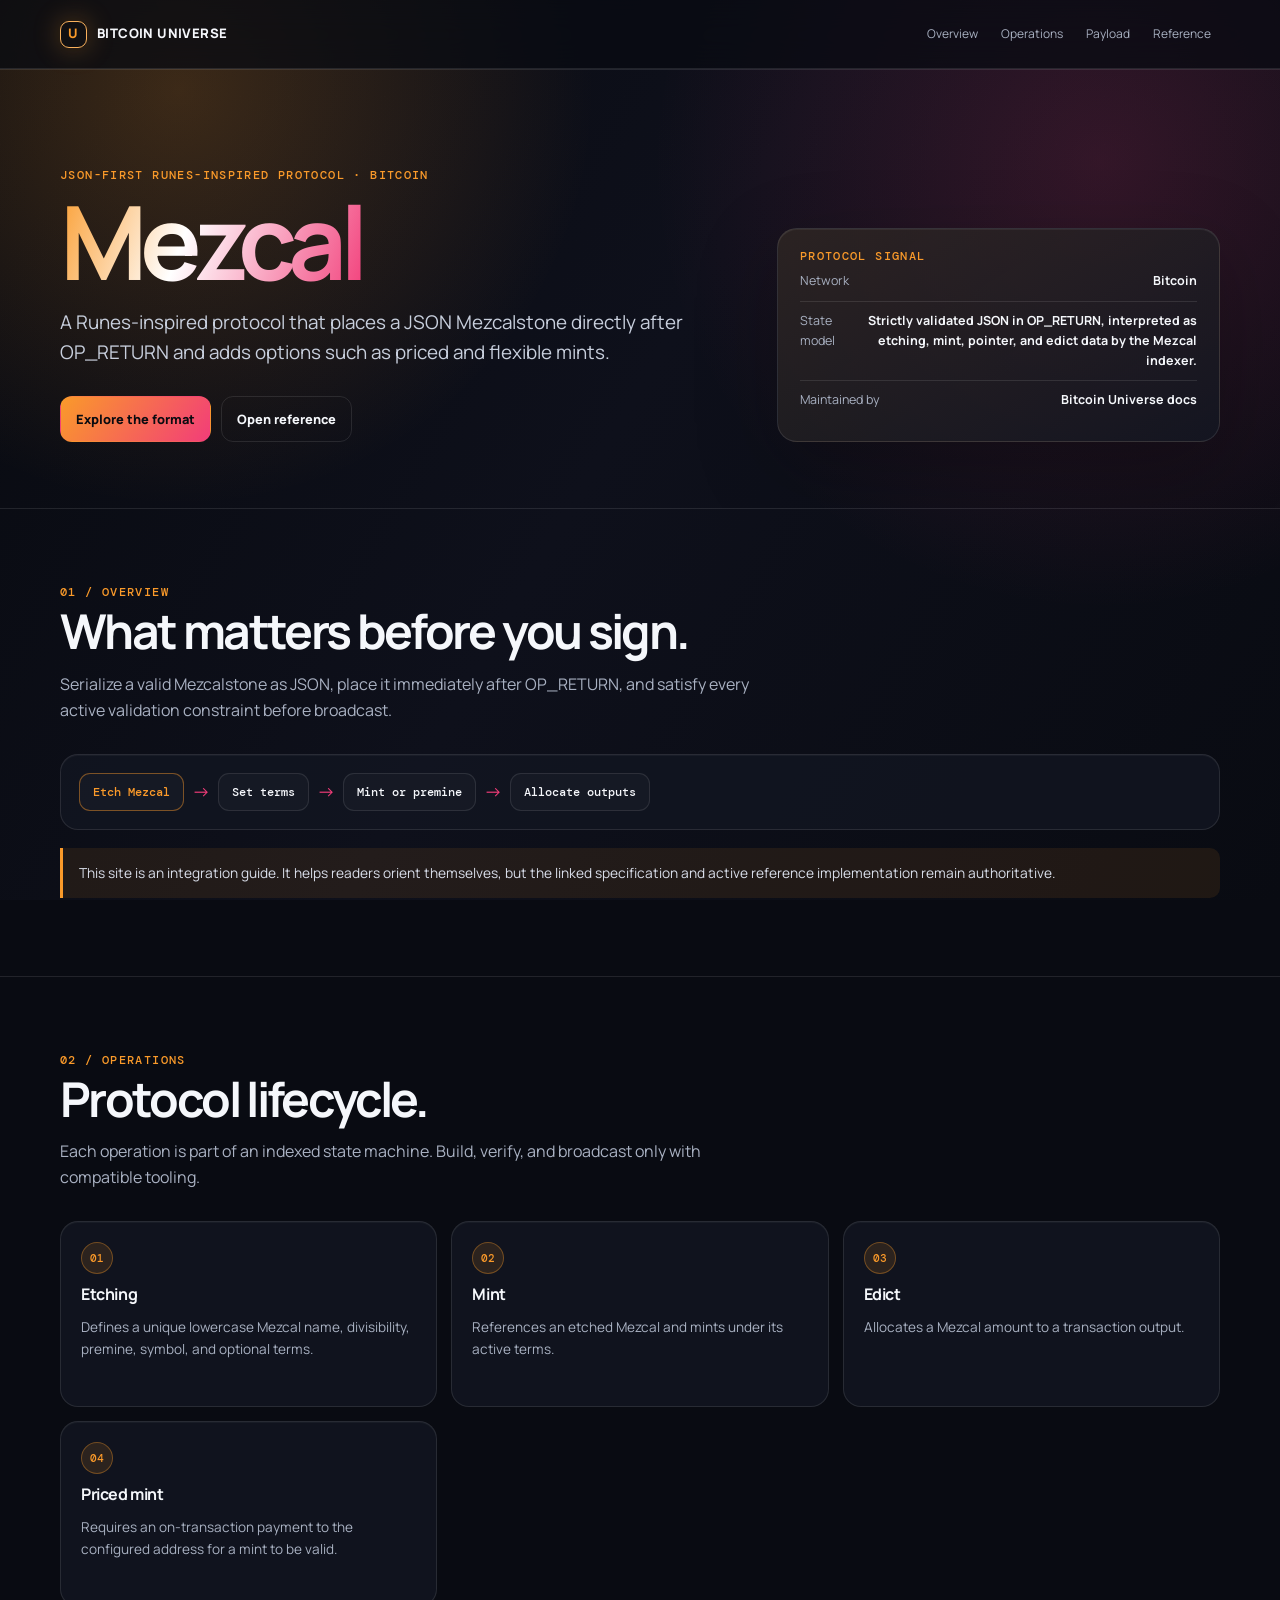
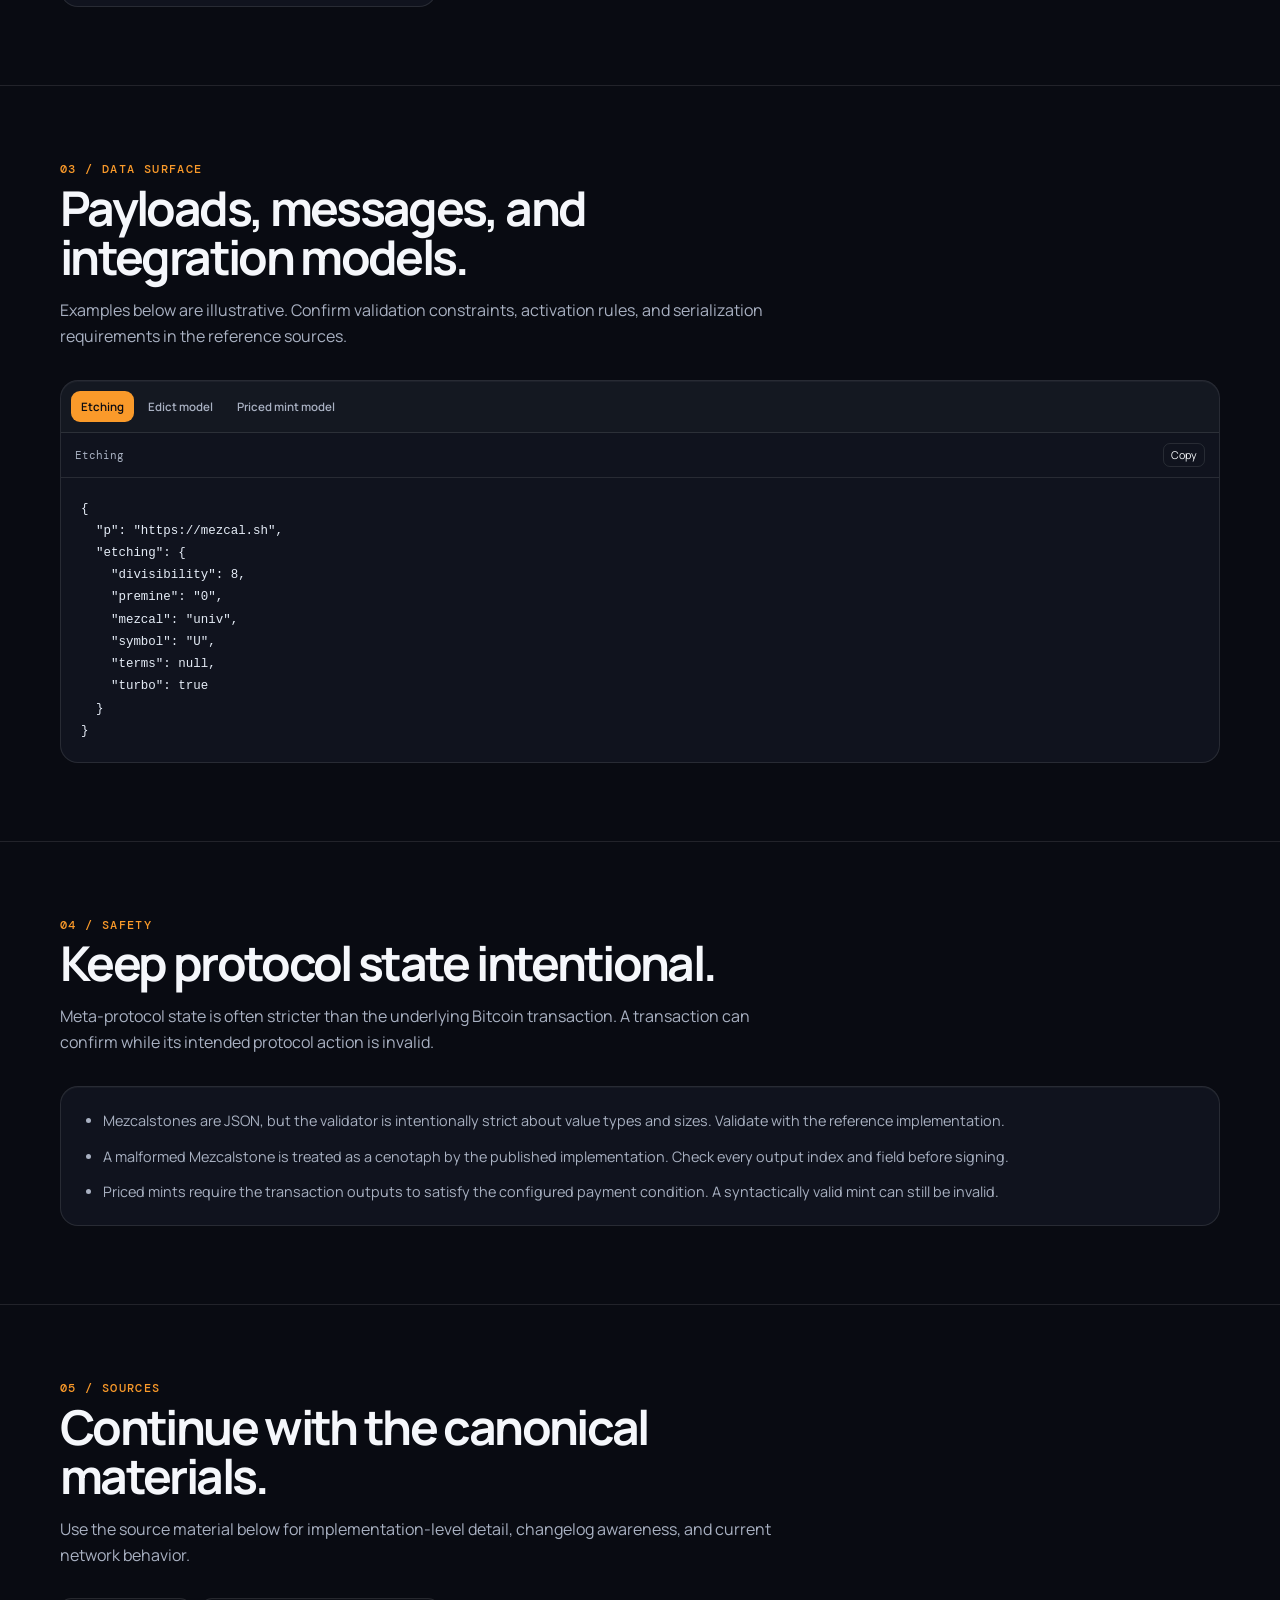
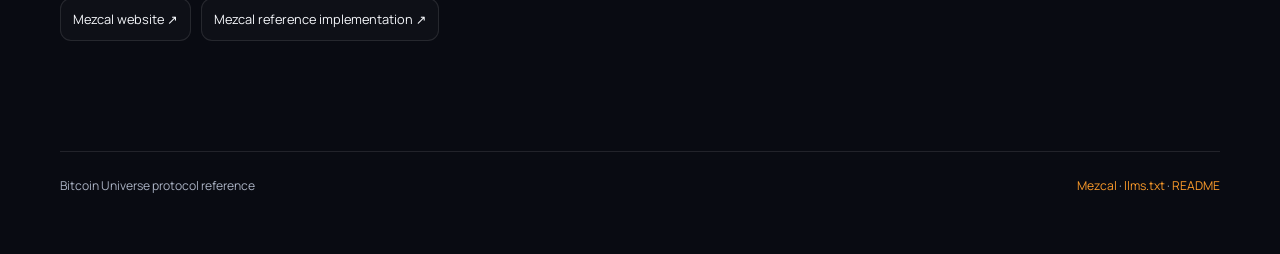
==== index.html @ ba7145dc "Publish mezcal-docs protocol documentation" ====
<!doctype html>
<html lang="en">
<head>
  <meta charset="utf-8">
  <meta name="viewport" content="width=device-width, initial-scale=1">
  <meta name="description" content="Mezcal protocol documentation by Bitcoin Universe.">
  <title>Mezcal | Bitcoin Universe</title>
  <link rel="preconnect" href="https://fonts.googleapis.com">
  <link rel="preconnect" href="https://fonts.gstatic.com" crossorigin>
  <link href="https://fonts.googleapis.com/css2?family=DM+Mono:wght@400;500&family=Manrope:wght@400;500;600;700;800&display=swap" rel="stylesheet">
  <style>
    :root { --accent: #fa9a2a; --accent-2: #f23d79; --ink: #f5f7fb; --muted: #a9b1c2; --panel: rgba(19,23,34,.78); --line: rgba(255,255,255,.1); --bg: #090b12; --mono: "DM Mono", monospace; --sans: Manrope, system-ui, sans-serif; }
    * { box-sizing: border-box; } html { scroll-behavior: smooth; } body { margin: 0; color: var(--ink); background: var(--bg); font-family: var(--sans); line-height: 1.62; } body::before { content: ""; position: fixed; inset: 0; z-index: -2; background: radial-gradient(circle at 14% 10%, color-mix(in srgb, var(--accent) 21%, transparent), transparent 26rem), radial-gradient(circle at 86% 18%, color-mix(in srgb, var(--accent-2) 17%, transparent), transparent 28rem), linear-gradient(120deg, #080a10, #0e101b 48%, #090b12); } body::after { content: ""; position: fixed; inset: 0; z-index: -1; opacity: .3; background-image: linear-gradient(rgba(255,255,255,.025) 1px, transparent 1px), linear-gradient(90deg, rgba(255,255,255,.025) 1px, transparent 1px); background-size: 48px 48px; mask-image: linear-gradient(to bottom, black, transparent 80%); }
    a { color: inherit; } .wrap { width: min(1160px, calc(100% - 40px)); margin: auto; } .eyebrow, .kicker { font: 500 .72rem/1 var(--mono); letter-spacing: .12em; text-transform: uppercase; color: var(--accent); } .site-header { position: sticky; top: 0; z-index: 20; backdrop-filter: blur(20px); background: rgba(9,11,18,.74); border-bottom: 1px solid var(--line); } .bar { min-height: 68px; display: flex; align-items: center; justify-content: space-between; gap: 20px; } .brand { display: flex; gap: 10px; align-items: center; text-decoration: none; font-size: .82rem; font-weight: 800; letter-spacing: .03em; } .brand-mark { width: 27px; height: 27px; border: 1px solid color-mix(in srgb, var(--accent) 76%, white); border-radius: 9px; display: grid; place-items: center; color: var(--accent); box-shadow: 0 0 28px color-mix(in srgb, var(--accent) 32%, transparent); } nav { display: flex; flex-wrap: wrap; gap: 5px; } nav a { color: var(--muted); font-size: .75rem; text-decoration: none; padding: 7px 9px; border-radius: 8px; } nav a:hover { color: var(--ink); background: rgba(255,255,255,.06); } .hero { padding: 100px 0 66px; position: relative; overflow: clip; } .hero-grid { display: grid; grid-template-columns: minmax(0,1.2fr) minmax(280px,.8fr); gap: 52px; align-items: end; } h1 { max-width: 780px; margin: 12px 0 18px; font-size: clamp(3rem, 8vw, 6.5rem); letter-spacing: -.075em; line-height: .92; } h1 .gradient { background: linear-gradient(110deg, var(--accent), #fff 42%, var(--accent-2)); color: transparent; background-clip: text; } .lead { color: #c8cfdd; font-size: clamp(1rem, 1.7vw, 1.18rem); max-width: 720px; } .hero-actions { display: flex; flex-wrap: wrap; gap: 10px; margin-top: 28px; } .button { border: 1px solid var(--line); border-radius: 12px; padding: 12px 15px; text-decoration: none; font-size: .8rem; font-weight: 800; transition: transform .2s, border-color .2s; } .button:hover { transform: translateY(-2px); border-color: var(--accent); } .button.primary { background: linear-gradient(125deg, var(--accent), var(--accent-2)); color: #0a0b10; border-color: transparent; } .signal { padding: 22px; border: 1px solid var(--line); border-radius: 20px; background: linear-gradient(150deg, color-mix(in srgb, var(--accent) 10%, var(--panel)), var(--panel)); box-shadow: inset 0 1px rgba(255,255,255,.06), 0 25px 80px rgba(0,0,0,.25); } .signal-line { display: flex; justify-content: space-between; gap: 10px; padding: 9px 0; border-bottom: 1px solid var(--line); font-size: .78rem; } .signal-line:last-child { border: 0; } .signal-line span { color: var(--muted); } .signal-line strong { text-align: right; color: var(--ink); } section { padding: 78px 0; border-top: 1px solid var(--line); } .section-head { max-width: 720px; margin-bottom: 30px; } h2 { margin: 8px 0 10px; font-size: clamp(1.8rem, 4vw, 3rem); letter-spacing: -.055em; line-height: 1.02; } h3 { margin: 8px 0; font-size: 1rem; letter-spacing: -.025em; } p { color: var(--muted); } .grid { display: grid; grid-template-columns: repeat(3, 1fr); gap: 14px; } .card, .safety, .flow, .payload, .table-wrap { border: 1px solid var(--line); border-radius: 18px; background: var(--panel); box-shadow: inset 0 1px rgba(255,255,255,.04); } .card { padding: 20px; min-height: 186px; } .step { display: inline-grid; place-items: center; width: 32px; height: 32px; border-radius: 50%; font: 500 .7rem var(--mono); color: var(--accent); background: color-mix(in srgb, var(--accent) 12%, transparent); border: 1px solid color-mix(in srgb, var(--accent) 35%, transparent); } .card p { font-size: .85rem; margin: 0; } .flow { display: flex; flex-wrap: wrap; align-items: center; gap: 8px; padding: 18px; } .flow-item { padding: 10px 13px; border: 1px solid var(--line); border-radius: 11px; font: 500 .75rem var(--mono); background: rgba(255,255,255,.025); } .flow-item:first-child { color: var(--accent); border-color: color-mix(in srgb, var(--accent) 45%, transparent); } .arrow { color: var(--accent-2); font-size: 1.15rem; } .payload { overflow: hidden; } .payload-tabs { display: flex; flex-wrap: wrap; gap: 4px; padding: 10px; border-bottom: 1px solid var(--line); background: rgba(255,255,255,.018); } .payload-tab { border: 0; color: var(--muted); background: transparent; font: 600 .72rem var(--sans); cursor: pointer; border-radius: 9px; padding: 8px 10px; } .payload-tab.active { color: #0b0c12; background: var(--accent); } .payload-panel { display: none; } .payload-panel.active { display: block; } .code-top { display: flex; justify-content: space-between; align-items: center; padding: 10px 14px; color: var(--muted); font: .7rem var(--mono); border-bottom: 1px solid var(--line); } .copy { color: var(--ink); border: 1px solid var(--line); border-radius: 7px; background: transparent; cursor: pointer; padding: 4px 7px; font: .67rem var(--sans); } .copy:hover { border-color: var(--accent); } pre { margin: 0; padding: 20px; overflow: auto; font: .78rem/1.7 var(--mono); color: #e6edf8; } .safety { padding: 22px; } .safety ul { margin: 0; padding-left: 20px; color: var(--muted); font-size: .9rem; } .safety li + li { margin-top: 12px; } .reference-links { display: flex; flex-wrap: wrap; gap: 10px; } .reference-links a { color: var(--ink); font-size: .8rem; text-decoration: none; padding: 10px 12px; border: 1px solid var(--line); border-radius: 11px; background: rgba(255,255,255,.025); } .reference-links a:hover { border-color: var(--accent); } .callout { margin-top: 18px; padding: 14px 16px; border-left: 3px solid var(--accent); background: color-mix(in srgb, var(--accent) 9%, transparent); color: #d9deea; border-radius: 0 10px 10px 0; font-size: .86rem; } table { width: 100%; border-collapse: collapse; font-size: .85rem; } th, td { padding: 13px 16px; text-align: left; vertical-align: top; border-bottom: 1px solid var(--line); } th { color: var(--muted); font: .68rem var(--mono); text-transform: uppercase; letter-spacing: .08em; } tr:last-child td { border: 0; } td { color: var(--muted); } td code { color: var(--accent); font: .75rem var(--mono); } .footer { padding: 32px 0 58px; color: var(--muted); font-size: .76rem; } .footer-inner { display: flex; justify-content: space-between; gap: 16px; border-top: 1px solid var(--line); padding-top: 24px; } .footer a { text-decoration: none; color: var(--accent); } @media (max-width: 800px) { .hero { padding-top: 68px; } .hero-grid, .grid { grid-template-columns: 1fr; gap: 15px; } .signal { max-width: 520px; } nav { display: none; } section { padding: 56px 0; } .wrap { width: min(100% - 28px, 1160px); } h1 { letter-spacing: -.065em; } }
  </style>
</head>
<body>
  <header class="site-header"><div class="wrap bar"><a class="brand" href="index.html"><span class="brand-mark">U</span>BITCOIN UNIVERSE</a><nav><a href="index.html#overview">Overview</a><a href="index.html#operations">Operations</a><a href="index.html#payload">Payload</a><a href="reference.html">Reference</a></nav></div></header>
  <main>
  <section class="hero"><div class="wrap hero-grid"><div><div class="eyebrow">JSON-first Runes-inspired protocol · Bitcoin</div><h1><span class="gradient">Mezcal</span></h1><p class="lead">A Runes-inspired protocol that places a JSON Mezcalstone directly after OP_RETURN and adds options such as priced and flexible mints.</p><div class="hero-actions"><a class="button primary" href="#payload">Explore the format</a><a class="button" href="reference.html">Open reference</a></div></div><aside class="signal"><div class="kicker">Protocol signal</div><div class="signal-line"><span>Network</span><strong>Bitcoin</strong></div><div class="signal-line"><span>State model</span><strong>Strictly validated JSON in OP_RETURN, interpreted as etching, mint, pointer, and edict data by the Mezcal indexer.</strong></div><div class="signal-line"><span>Maintained by</span><strong>Bitcoin Universe docs</strong></div></aside></div></section>
  <section id="overview"><div class="wrap"><div class="section-head"><div class="eyebrow">01 / Overview</div><h2>What matters before you sign.</h2><p>Serialize a valid Mezcalstone as JSON, place it immediately after OP_RETURN, and satisfy every active validation constraint before broadcast.</p></div><div class="flow"><span class="flow-item">Etch Mezcal</span><span class="arrow">→</span><span class="flow-item">Set terms</span><span class="arrow">→</span><span class="flow-item">Mint or premine</span><span class="arrow">→</span><span class="flow-item">Allocate outputs</span></div><div class="callout">This site is an integration guide. It helps readers orient themselves, but the linked specification and active reference implementation remain authoritative.</div></div></section>
  <section id="operations"><div class="wrap"><div class="section-head"><div class="eyebrow">02 / Operations</div><h2>Protocol lifecycle.</h2><p>Each operation is part of an indexed state machine. Build, verify, and broadcast only with compatible tooling.</p></div><div class="grid"><article class="card"><span class="step">01</span><h3>Etching</h3><p>Defines a unique lowercase Mezcal name, divisibility, premine, symbol, and optional terms.</p></article><article class="card"><span class="step">02</span><h3>Mint</h3><p>References an etched Mezcal and mints under its active terms.</p></article><article class="card"><span class="step">03</span><h3>Edict</h3><p>Allocates a Mezcal amount to a transaction output.</p></article><article class="card"><span class="step">04</span><h3>Priced mint</h3><p>Requires an on-transaction payment to the configured address for a mint to be valid.</p></article></div></div></section>
  <section id="payload"><div class="wrap"><div class="section-head"><div class="eyebrow">03 / Data surface</div><h2>Payloads, messages, and integration models.</h2><p>Examples below are illustrative. Confirm validation constraints, activation rules, and serialization requirements in the reference sources.</p></div><div class="payload"><div class="payload-tabs"><button class="payload-tab active" type="button" data-payload="payload-0">Etching</button><button class="payload-tab " type="button" data-payload="payload-1">Edict model</button><button class="payload-tab " type="button" data-payload="payload-2">Priced mint model</button></div><div class="payload-panel active" id="payload-0"><div class="code-top"><span>Etching</span><button class="copy" type="button" data-copy="{
  &quot;p&quot;: &quot;https://mezcal.sh&quot;,
  &quot;etching&quot;: {
    &quot;divisibility&quot;: 8,
    &quot;premine&quot;: &quot;0&quot;,
    &quot;mezcal&quot;: &quot;univ&quot;,
    &quot;symbol&quot;: &quot;U&quot;,
    &quot;terms&quot;: null,
    &quot;turbo&quot;: true
  }
}">Copy</button></div><pre><code>{
  &quot;p&quot;: &quot;https://mezcal.sh&quot;,
  &quot;etching&quot;: {
    &quot;divisibility&quot;: 8,
    &quot;premine&quot;: &quot;0&quot;,
    &quot;mezcal&quot;: &quot;univ&quot;,
    &quot;symbol&quot;: &quot;U&quot;,
    &quot;terms&quot;: null,
    &quot;turbo&quot;: true
  }
}</code></pre></div><div class="payload-panel " id="payload-1"><div class="code-top"><span>Edict model</span><button class="copy" type="button" data-copy="{
  &quot;edicts&quot;: [
    { &quot;id&quot;: &quot;0:0&quot;, &quot;amount&quot;: &quot;100&quot;, &quot;output&quot;: 1 }
  ]
}">Copy</button></div><pre><code>{
  &quot;edicts&quot;: [
    { &quot;id&quot;: &quot;0:0&quot;, &quot;amount&quot;: &quot;100&quot;, &quot;output&quot;: 1 }
  ]
}</code></pre></div><div class="payload-panel " id="payload-2"><div class="code-top"><span>Priced mint model</span><button class="copy" type="button" data-copy="terms.price requires amount in satoshis
and a pay_to address in the etching terms.">Copy</button></div><pre><code>terms.price requires amount in satoshis
and a pay_to address in the etching terms.</code></pre></div></div></div></section>
  <section id="safety"><div class="wrap"><div class="section-head"><div class="eyebrow">04 / Safety</div><h2>Keep protocol state intentional.</h2><p>Meta-protocol state is often stricter than the underlying Bitcoin transaction. A transaction can confirm while its intended protocol action is invalid.</p></div><div class="safety"><ul><li>Mezcalstones are JSON, but the validator is intentionally strict about value types and sizes. Validate with the reference implementation.</li><li>A malformed Mezcalstone is treated as a cenotaph by the published implementation. Check every output index and field before signing.</li><li>Priced mints require the transaction outputs to satisfy the configured payment condition. A syntactically valid mint can still be invalid.</li></ul></div></div></section>
  <section id="sources"><div class="wrap"><div class="section-head"><div class="eyebrow">05 / Sources</div><h2>Continue with the canonical materials.</h2><p>Use the source material below for implementation-level detail, changelog awareness, and current network behavior.</p></div><div class="reference-links"><a href="https://mezcal.sh/" target="_blank" rel="noreferrer">Mezcal website <span aria-hidden="true">↗</span></a><a href="https://github.com/bitapeslabs/mezcal" target="_blank" rel="noreferrer">Mezcal reference implementation <span aria-hidden="true">↗</span></a></div></div></section>
  </main>
  <footer class="footer"><div class="wrap footer-inner"><span>Bitcoin Universe protocol reference</span><span><a href="index.html">Mezcal</a> · <a href="llms.txt">llms.txt</a> · <a href="README.md">README</a></span></div></footer>
  <script>
    document.querySelectorAll('.payload-tab').forEach((tab) => tab.addEventListener('click', () => { document.querySelectorAll('.payload-tab,.payload-panel').forEach((el) => el.classList.remove('active')); tab.classList.add('active'); document.getElementById(tab.dataset.payload).classList.add('active'); }));
    document.querySelectorAll('[data-copy]').forEach((button) => button.addEventListener('click', async () => { try { await navigator.clipboard.writeText(button.dataset.copy); const old = button.textContent; button.textContent = 'Copied'; setTimeout(() => { button.textContent = old; }, 1200); } catch { button.textContent = 'Copy failed'; } }));
  </script>
</body>
</html>
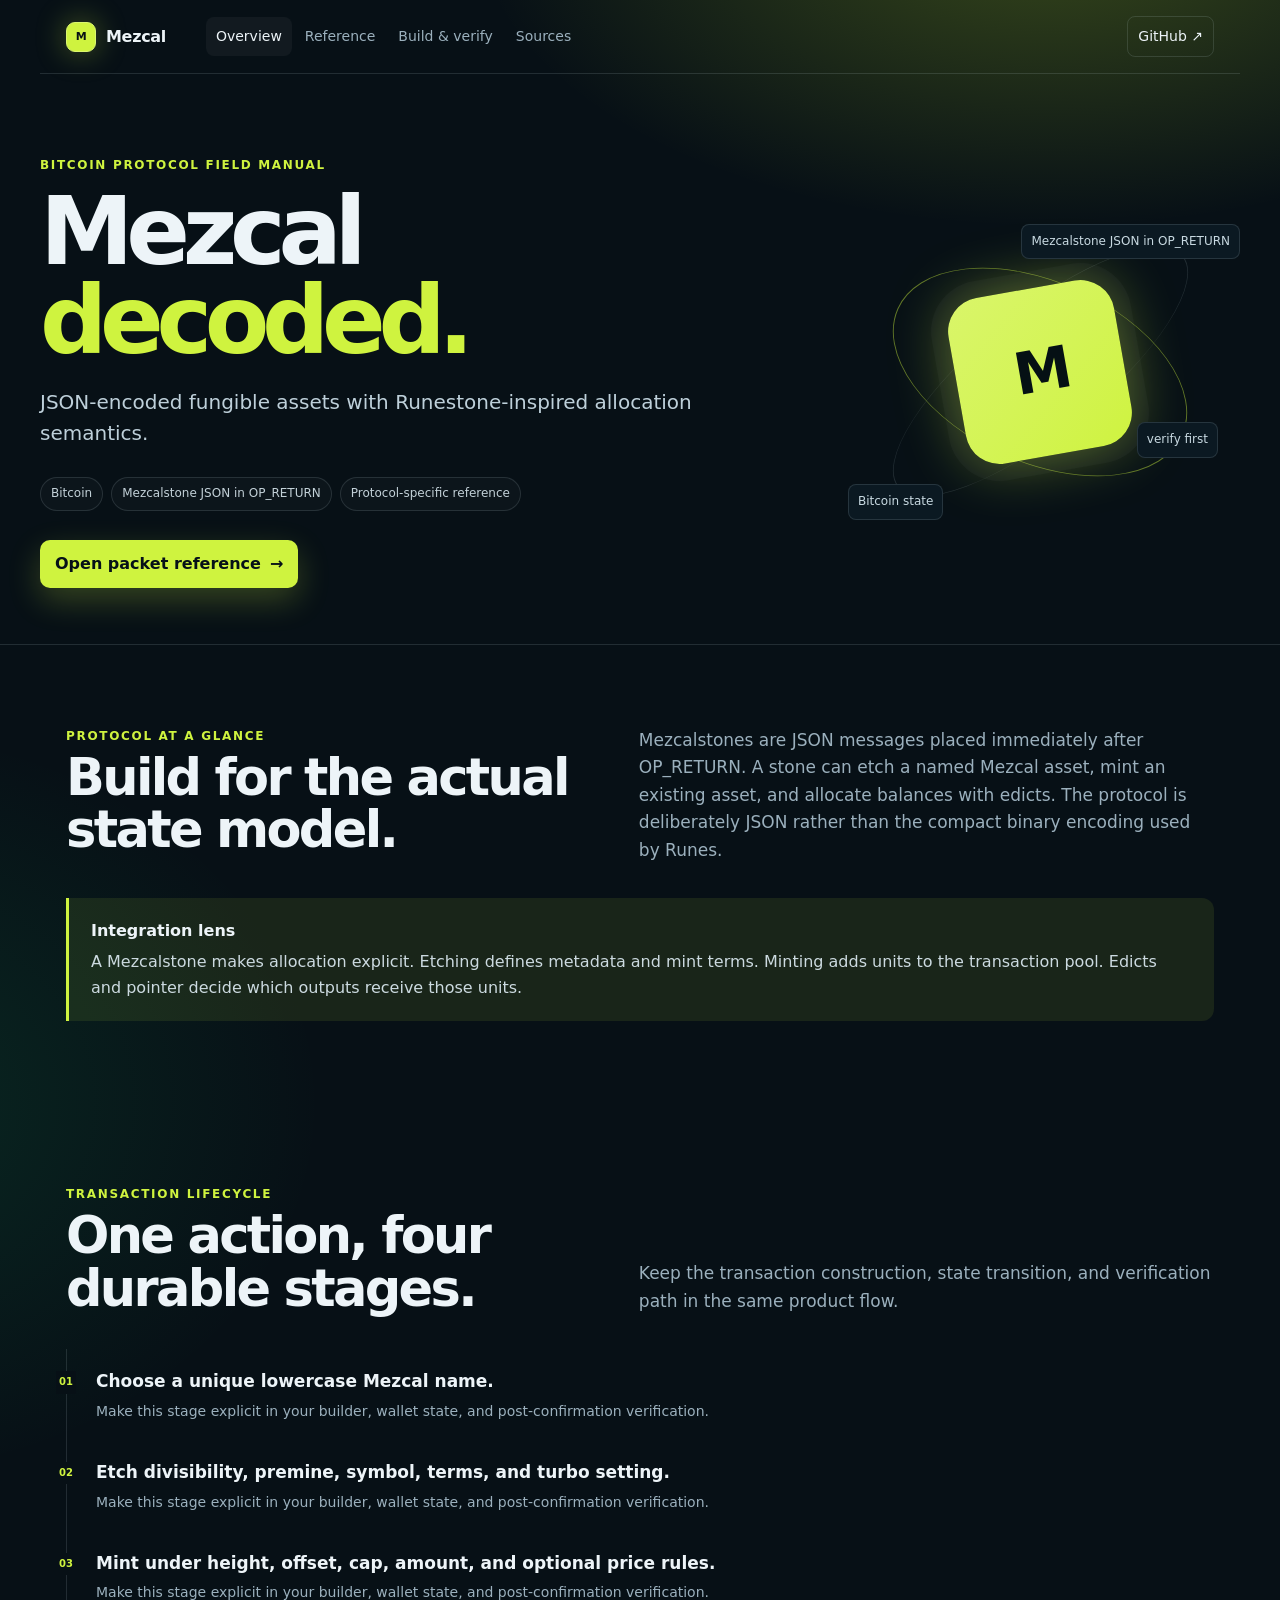
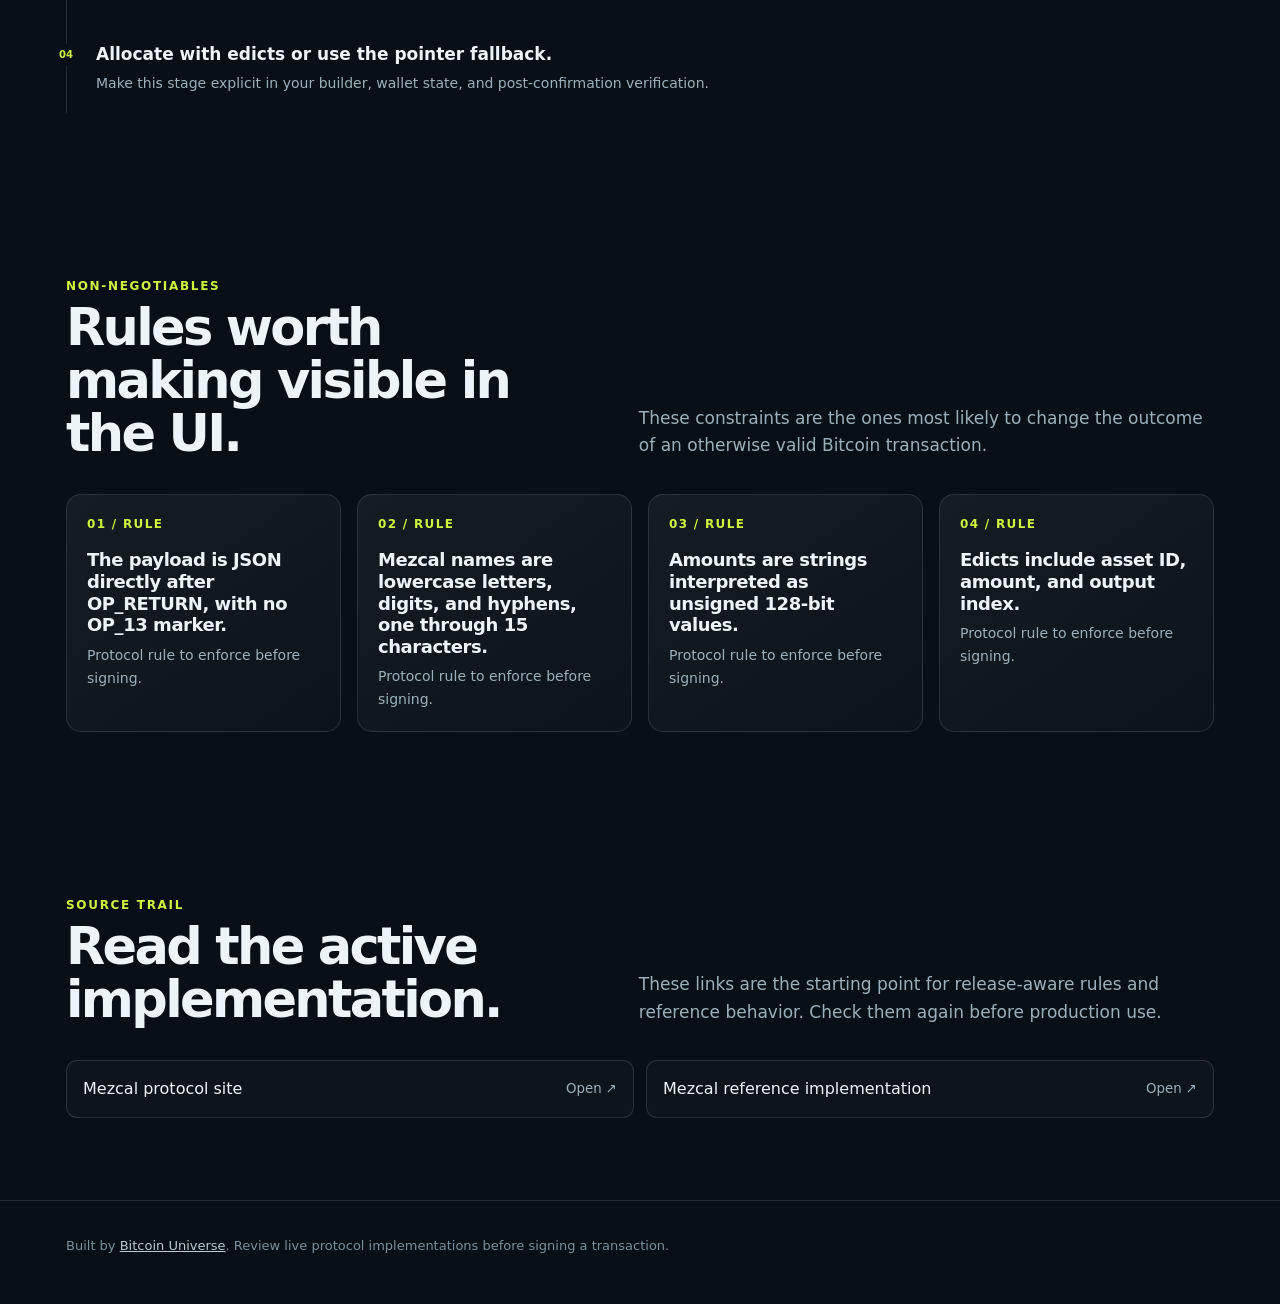
==== commit a50c3eb6: "Replace generic docs with protocol manuals" ====
--- a/index.html
+++ b/index.html
@@ -1,63 +1,4 @@
 <!doctype html>
-<html lang="en">
-<head>
-  <meta charset="utf-8">
-  <meta name="viewport" content="width=device-width, initial-scale=1">
-  <meta name="description" content="Mezcal protocol documentation by Bitcoin Universe.">
-  <title>Mezcal | Bitcoin Universe</title>
-  <link rel="preconnect" href="https://fonts.googleapis.com">
-  <link rel="preconnect" href="https://fonts.gstatic.com" crossorigin>
-  <link href="https://fonts.googleapis.com/css2?family=DM+Mono:wght@400;500&family=Manrope:wght@400;500;600;700;800&display=swap" rel="stylesheet">
-  <style>
-    :root { --accent: #fa9a2a; --accent-2: #f23d79; --ink: #f5f7fb; --muted: #a9b1c2; --panel: rgba(19,23,34,.78); --line: rgba(255,255,255,.1); --bg: #090b12; --mono: "DM Mono", monospace; --sans: Manrope, system-ui, sans-serif; }
-    * { box-sizing: border-box; } html { scroll-behavior: smooth; } body { margin: 0; color: var(--ink); background: var(--bg); font-family: var(--sans); line-height: 1.62; } body::before { content: ""; position: fixed; inset: 0; z-index: -2; background: radial-gradient(circle at 14% 10%, color-mix(in srgb, var(--accent) 21%, transparent), transparent 26rem), radial-gradient(circle at 86% 18%, color-mix(in srgb, var(--accent-2) 17%, transparent), transparent 28rem), linear-gradient(120deg, #080a10, #0e101b 48%, #090b12); } body::after { content: ""; position: fixed; inset: 0; z-index: -1; opacity: .3; background-image: linear-gradient(rgba(255,255,255,.025) 1px, transparent 1px), linear-gradient(90deg, rgba(255,255,255,.025) 1px, transparent 1px); background-size: 48px 48px; mask-image: linear-gradient(to bottom, black, transparent 80%); }
-    a { color: inherit; } .wrap { width: min(1160px, calc(100% - 40px)); margin: auto; } .eyebrow, .kicker { font: 500 .72rem/1 var(--mono); letter-spacing: .12em; text-transform: uppercase; color: var(--accent); } .site-header { position: sticky; top: 0; z-index: 20; backdrop-filter: blur(20px); background: rgba(9,11,18,.74); border-bottom: 1px solid var(--line); } .bar { min-height: 68px; display: flex; align-items: center; justify-content: space-between; gap: 20px; } .brand { display: flex; gap: 10px; align-items: center; text-decoration: none; font-size: .82rem; font-weight: 800; letter-spacing: .03em; } .brand-mark { width: 27px; height: 27px; border: 1px solid color-mix(in srgb, var(--accent) 76%, white); border-radius: 9px; display: grid; place-items: center; color: var(--accent); box-shadow: 0 0 28px color-mix(in srgb, var(--accent) 32%, transparent); } nav { display: flex; flex-wrap: wrap; gap: 5px; } nav a { color: var(--muted); font-size: .75rem; text-decoration: none; padding: 7px 9px; border-radius: 8px; } nav a:hover { color: var(--ink); background: rgba(255,255,255,.06); } .hero { padding: 100px 0 66px; position: relative; overflow: clip; } .hero-grid { display: grid; grid-template-columns: minmax(0,1.2fr) minmax(280px,.8fr); gap: 52px; align-items: end; } h1 { max-width: 780px; margin: 12px 0 18px; font-size: clamp(3rem, 8vw, 6.5rem); letter-spacing: -.075em; line-height: .92; } h1 .gradient { background: linear-gradient(110deg, var(--accent), #fff 42%, var(--accent-2)); color: transparent; background-clip: text; } .lead { color: #c8cfdd; font-size: clamp(1rem, 1.7vw, 1.18rem); max-width: 720px; } .hero-actions { display: flex; flex-wrap: wrap; gap: 10px; margin-top: 28px; } .button { border: 1px solid var(--line); border-radius: 12px; padding: 12px 15px; text-decoration: none; font-size: .8rem; font-weight: 800; transition: transform .2s, border-color .2s; } .button:hover { transform: translateY(-2px); border-color: var(--accent); } .button.primary { background: linear-gradient(125deg, var(--accent), var(--accent-2)); color: #0a0b10; border-color: transparent; } .signal { padding: 22px; border: 1px solid var(--line); border-radius: 20px; background: linear-gradient(150deg, color-mix(in srgb, var(--accent) 10%, var(--panel)), var(--panel)); box-shadow: inset 0 1px rgba(255,255,255,.06), 0 25px 80px rgba(0,0,0,.25); } .signal-line { display: flex; justify-content: space-between; gap: 10px; padding: 9px 0; border-bottom: 1px solid var(--line); font-size: .78rem; } .signal-line:last-child { border: 0; } .signal-line span { color: var(--muted); } .signal-line strong { text-align: right; color: var(--ink); } section { padding: 78px 0; border-top: 1px solid var(--line); } .section-head { max-width: 720px; margin-bottom: 30px; } h2 { margin: 8px 0 10px; font-size: clamp(1.8rem, 4vw, 3rem); letter-spacing: -.055em; line-height: 1.02; } h3 { margin: 8px 0; font-size: 1rem; letter-spacing: -.025em; } p { color: var(--muted); } .grid { display: grid; grid-template-columns: repeat(3, 1fr); gap: 14px; } .card, .safety, .flow, .payload, .table-wrap { border: 1px solid var(--line); border-radius: 18px; background: var(--panel); box-shadow: inset 0 1px rgba(255,255,255,.04); } .card { padding: 20px; min-height: 186px; } .step { display: inline-grid; place-items: center; width: 32px; height: 32px; border-radius: 50%; font: 500 .7rem var(--mono); color: var(--accent); background: color-mix(in srgb, var(--accent) 12%, transparent); border: 1px solid color-mix(in srgb, var(--accent) 35%, transparent); } .card p { font-size: .85rem; margin: 0; } .flow { display: flex; flex-wrap: wrap; align-items: center; gap: 8px; padding: 18px; } .flow-item { padding: 10px 13px; border: 1px solid var(--line); border-radius: 11px; font: 500 .75rem var(--mono); background: rgba(255,255,255,.025); } .flow-item:first-child { color: var(--accent); border-color: color-mix(in srgb, var(--accent) 45%, transparent); } .arrow { color: var(--accent-2); font-size: 1.15rem; } .payload { overflow: hidden; } .payload-tabs { display: flex; flex-wrap: wrap; gap: 4px; padding: 10px; border-bottom: 1px solid var(--line); background: rgba(255,255,255,.018); } .payload-tab { border: 0; color: var(--muted); background: transparent; font: 600 .72rem var(--sans); cursor: pointer; border-radius: 9px; padding: 8px 10px; } .payload-tab.active { color: #0b0c12; background: var(--accent); } .payload-panel { display: none; } .payload-panel.active { display: block; } .code-top { display: flex; justify-content: space-between; align-items: center; padding: 10px 14px; color: var(--muted); font: .7rem var(--mono); border-bottom: 1px solid var(--line); } .copy { color: var(--ink); border: 1px solid var(--line); border-radius: 7px; background: transparent; cursor: pointer; padding: 4px 7px; font: .67rem var(--sans); } .copy:hover { border-color: var(--accent); } pre { margin: 0; padding: 20px; overflow: auto; font: .78rem/1.7 var(--mono); color: #e6edf8; } .safety { padding: 22px; } .safety ul { margin: 0; padding-left: 20px; color: var(--muted); font-size: .9rem; } .safety li + li { margin-top: 12px; } .reference-links { display: flex; flex-wrap: wrap; gap: 10px; } .reference-links a { color: var(--ink); font-size: .8rem; text-decoration: none; padding: 10px 12px; border: 1px solid var(--line); border-radius: 11px; background: rgba(255,255,255,.025); } .reference-links a:hover { border-color: var(--accent); } .callout { margin-top: 18px; padding: 14px 16px; border-left: 3px solid var(--accent); background: color-mix(in srgb, var(--accent) 9%, transparent); color: #d9deea; border-radius: 0 10px 10px 0; font-size: .86rem; } table { width: 100%; border-collapse: collapse; font-size: .85rem; } th, td { padding: 13px 16px; text-align: left; vertical-align: top; border-bottom: 1px solid var(--line); } th { color: var(--muted); font: .68rem var(--mono); text-transform: uppercase; letter-spacing: .08em; } tr:last-child td { border: 0; } td { color: var(--muted); } td code { color: var(--accent); font: .75rem var(--mono); } .footer { padding: 32px 0 58px; color: var(--muted); font-size: .76rem; } .footer-inner { display: flex; justify-content: space-between; gap: 16px; border-top: 1px solid var(--line); padding-top: 24px; } .footer a { text-decoration: none; color: var(--accent); } @media (max-width: 800px) { .hero { padding-top: 68px; } .hero-grid, .grid { grid-template-columns: 1fr; gap: 15px; } .signal { max-width: 520px; } nav { display: none; } section { padding: 56px 0; } .wrap { width: min(100% - 28px, 1160px); } h1 { letter-spacing: -.065em; } }
-  </style>
-</head>
-<body>
-  <header class="site-header"><div class="wrap bar"><a class="brand" href="index.html"><span class="brand-mark">U</span>BITCOIN UNIVERSE</a><nav><a href="index.html#overview">Overview</a><a href="index.html#operations">Operations</a><a href="index.html#payload">Payload</a><a href="reference.html">Reference</a></nav></div></header>
-  <main>
-  <section class="hero"><div class="wrap hero-grid"><div><div class="eyebrow">JSON-first Runes-inspired protocol · Bitcoin</div><h1><span class="gradient">Mezcal</span></h1><p class="lead">A Runes-inspired protocol that places a JSON Mezcalstone directly after OP_RETURN and adds options such as priced and flexible mints.</p><div class="hero-actions"><a class="button primary" href="#payload">Explore the format</a><a class="button" href="reference.html">Open reference</a></div></div><aside class="signal"><div class="kicker">Protocol signal</div><div class="signal-line"><span>Network</span><strong>Bitcoin</strong></div><div class="signal-line"><span>State model</span><strong>Strictly validated JSON in OP_RETURN, interpreted as etching, mint, pointer, and edict data by the Mezcal indexer.</strong></div><div class="signal-line"><span>Maintained by</span><strong>Bitcoin Universe docs</strong></div></aside></div></section>
-  <section id="overview"><div class="wrap"><div class="section-head"><div class="eyebrow">01 / Overview</div><h2>What matters before you sign.</h2><p>Serialize a valid Mezcalstone as JSON, place it immediately after OP_RETURN, and satisfy every active validation constraint before broadcast.</p></div><div class="flow"><span class="flow-item">Etch Mezcal</span><span class="arrow">→</span><span class="flow-item">Set terms</span><span class="arrow">→</span><span class="flow-item">Mint or premine</span><span class="arrow">→</span><span class="flow-item">Allocate outputs</span></div><div class="callout">This site is an integration guide. It helps readers orient themselves, but the linked specification and active reference implementation remain authoritative.</div></div></section>
-  <section id="operations"><div class="wrap"><div class="section-head"><div class="eyebrow">02 / Operations</div><h2>Protocol lifecycle.</h2><p>Each operation is part of an indexed state machine. Build, verify, and broadcast only with compatible tooling.</p></div><div class="grid"><article class="card"><span class="step">01</span><h3>Etching</h3><p>Defines a unique lowercase Mezcal name, divisibility, premine, symbol, and optional terms.</p></article><article class="card"><span class="step">02</span><h3>Mint</h3><p>References an etched Mezcal and mints under its active terms.</p></article><article class="card"><span class="step">03</span><h3>Edict</h3><p>Allocates a Mezcal amount to a transaction output.</p></article><article class="card"><span class="step">04</span><h3>Priced mint</h3><p>Requires an on-transaction payment to the configured address for a mint to be valid.</p></article></div></div></section>
-  <section id="payload"><div class="wrap"><div class="section-head"><div class="eyebrow">03 / Data surface</div><h2>Payloads, messages, and integration models.</h2><p>Examples below are illustrative. Confirm validation constraints, activation rules, and serialization requirements in the reference sources.</p></div><div class="payload"><div class="payload-tabs"><button class="payload-tab active" type="button" data-payload="payload-0">Etching</button><button class="payload-tab " type="button" data-payload="payload-1">Edict model</button><button class="payload-tab " type="button" data-payload="payload-2">Priced mint model</button></div><div class="payload-panel active" id="payload-0"><div class="code-top"><span>Etching</span><button class="copy" type="button" data-copy="{
-  &quot;p&quot;: &quot;https://mezcal.sh&quot;,
-  &quot;etching&quot;: {
-    &quot;divisibility&quot;: 8,
-    &quot;premine&quot;: &quot;0&quot;,
-    &quot;mezcal&quot;: &quot;univ&quot;,
-    &quot;symbol&quot;: &quot;U&quot;,
-    &quot;terms&quot;: null,
-    &quot;turbo&quot;: true
-  }
-}">Copy</button></div><pre><code>{
-  &quot;p&quot;: &quot;https://mezcal.sh&quot;,
-  &quot;etching&quot;: {
-    &quot;divisibility&quot;: 8,
-    &quot;premine&quot;: &quot;0&quot;,
-    &quot;mezcal&quot;: &quot;univ&quot;,
-    &quot;symbol&quot;: &quot;U&quot;,
-    &quot;terms&quot;: null,
-    &quot;turbo&quot;: true
-  }
-}</code></pre></div><div class="payload-panel " id="payload-1"><div class="code-top"><span>Edict model</span><button class="copy" type="button" data-copy="{
-  &quot;edicts&quot;: [
-    { &quot;id&quot;: &quot;0:0&quot;, &quot;amount&quot;: &quot;100&quot;, &quot;output&quot;: 1 }
-  ]
-}">Copy</button></div><pre><code>{
-  &quot;edicts&quot;: [
-    { &quot;id&quot;: &quot;0:0&quot;, &quot;amount&quot;: &quot;100&quot;, &quot;output&quot;: 1 }
-  ]
-}</code></pre></div><div class="payload-panel " id="payload-2"><div class="code-top"><span>Priced mint model</span><button class="copy" type="button" data-copy="terms.price requires amount in satoshis
-and a pay_to address in the etching terms.">Copy</button></div><pre><code>terms.price requires amount in satoshis
-and a pay_to address in the etching terms.</code></pre></div></div></div></section>
-  <section id="safety"><div class="wrap"><div class="section-head"><div class="eyebrow">04 / Safety</div><h2>Keep protocol state intentional.</h2><p>Meta-protocol state is often stricter than the underlying Bitcoin transaction. A transaction can confirm while its intended protocol action is invalid.</p></div><div class="safety"><ul><li>Mezcalstones are JSON, but the validator is intentionally strict about value types and sizes. Validate with the reference implementation.</li><li>A malformed Mezcalstone is treated as a cenotaph by the published implementation. Check every output index and field before signing.</li><li>Priced mints require the transaction outputs to satisfy the configured payment condition. A syntactically valid mint can still be invalid.</li></ul></div></div></section>
-  <section id="sources"><div class="wrap"><div class="section-head"><div class="eyebrow">05 / Sources</div><h2>Continue with the canonical materials.</h2><p>Use the source material below for implementation-level detail, changelog awareness, and current network behavior.</p></div><div class="reference-links"><a href="https://mezcal.sh/" target="_blank" rel="noreferrer">Mezcal website <span aria-hidden="true">↗</span></a><a href="https://github.com/bitapeslabs/mezcal" target="_blank" rel="noreferrer">Mezcal reference implementation <span aria-hidden="true">↗</span></a></div></div></section>
-  </main>
-  <footer class="footer"><div class="wrap footer-inner"><span>Bitcoin Universe protocol reference</span><span><a href="index.html">Mezcal</a> · <a href="llms.txt">llms.txt</a> · <a href="README.md">README</a></span></div></footer>
-  <script>
-    document.querySelectorAll('.payload-tab').forEach((tab) => tab.addEventListener('click', () => { document.querySelectorAll('.payload-tab,.payload-panel').forEach((el) => el.classList.remove('active')); tab.classList.add('active'); document.getElementById(tab.dataset.payload).classList.add('active'); }));
-    document.querySelectorAll('[data-copy]').forEach((button) => button.addEventListener('click', async () => { try { await navigator.clipboard.writeText(button.dataset.copy); const old = button.textContent; button.textContent = 'Copied'; setTimeout(() => { button.textContent = old; }, 1200); } catch { button.textContent = 'Copy failed'; } }));
-  </script>
-</body>
-</html>+<html lang="en"><head><meta charset="utf-8"><meta name="viewport" content="width=device-width,initial-scale=1"><meta name="description" content="JSON-encoded fungible assets with Runestone-inspired allocation semantics."><meta name="theme-color" content="#071016"><title>Mezcal | Bitcoin Universe Docs</title><style>
+:root{--accent:hsl(72 88% 60%);--ink:#edf4f8;--muted:#9bb0bd;--paper:#071016;--panel:#0d1921;--line:rgba(214,239,247,.13);--soft:rgba(255,255,255,.045)}*{box-sizing:border-box}html{scroll-behavior:smooth}body{margin:0;color:var(--ink);background:radial-gradient(900px 480px at 82% -80px,hsla(72,90%,56%,.25),transparent 64%),radial-gradient(680px 540px at -12% 38%,hsla(150,82%,48%,.12),transparent 70%),var(--paper);font:16px/1.62 ui-sans-serif,system-ui,-apple-system,BlinkMacSystemFont,"Segoe UI",sans-serif}.top{height:74px;display:flex;gap:22px;align-items:center;max-width:1200px;margin:auto;padding:0 26px;border-bottom:1px solid var(--line);position:relative;z-index:4}.brand{display:flex;align-items:center;gap:10px;color:var(--ink);text-decoration:none;font-weight:760;letter-spacing:-.02em}.brand b{display:grid;place-items:center;width:30px;height:30px;border:1px solid color-mix(in srgb,var(--accent),white 25%);border-radius:9px;color:#081115;background:var(--accent);font-size:11px;box-shadow:0 0 30px color-mix(in srgb,var(--accent),transparent 65%)}nav{display:flex;gap:3px;margin-left:18px}nav a,.repo{color:var(--muted);text-decoration:none;padding:8px 10px;border-radius:8px;font-size:14px}nav a:hover,nav a.active{color:var(--ink);background:var(--soft)}.repo{margin-left:auto;border:1px solid var(--line);color:var(--ink)}.wrap{max-width:1200px;margin:auto;padding:0 26px}.hero{min-height:520px;padding:82px 0 56px;display:grid;grid-template-columns:minmax(0,1fr) 400px;gap:55px;align-items:center}.eyebrow{font-size:12px;letter-spacing:.14em;text-transform:uppercase;color:var(--accent);font-weight:800}.hero h1{font-size:clamp(48px,7.7vw,94px);letter-spacing:-.078em;line-height:.94;margin:13px 0 22px;max-width:720px}.hero p{color:#bed0da;font-size:20px;line-height:1.55;max-width:690px;margin:0}.chips{display:flex;flex-wrap:wrap;gap:8px;margin-top:28px}.chip{padding:6px 10px;border:1px solid var(--line);border-radius:999px;color:#c3d1d8;background:rgba(255,255,255,.025);font-size:12px}.cta{display:inline-flex;align-items:center;gap:9px;margin-top:29px;padding:11px 15px;background:var(--accent);color:#061118;text-decoration:none;font-weight:800;border-radius:10px;box-shadow:0 12px 32px color-mix(in srgb,var(--accent),transparent 77%)}.orbit{height:380px;position:relative;display:grid;place-items:center;isolation:isolate}.orbit:before,.orbit:after{content:"";position:absolute;border:1px solid color-mix(in srgb,var(--accent),transparent 55%);border-radius:50%;z-index:-1}.orbit:before{width:310px;height:310px;transform:rotate(24deg) scaleY(.58)}.orbit:after{width:365px;height:365px;border-color:var(--line);transform:rotate(-39deg) scaleY(.33)}.core{width:168px;height:168px;border-radius:34px;display:grid;place-items:center;background:linear-gradient(140deg,color-mix(in srgb,var(--accent),white 22%),var(--accent));color:#051014;font-size:58px;font-weight:900;letter-spacing:-.11em;box-shadow:0 0 0 17px rgba(255,255,255,.028),0 0 60px color-mix(in srgb,var(--accent),transparent 58%);transform:rotate(-10deg)}.node{position:absolute;border:1px solid var(--line);background:#0b1922;color:#c8d9e1;padding:7px 9px;border-radius:8px;font-size:12px}.node.one{top:42px;right:0}.node.two{bottom:42px;left:8px}.node.three{right:22px;bottom:104px}.divider{height:1px;background:var(--line)}section{padding:82px 0}.section-head{display:grid;grid-template-columns:minmax(0,1fr) minmax(0,1.1fr);gap:50px;margin-bottom:34px}.section-head h2{letter-spacing:-.052em;font-size:clamp(29px,4.1vw,51px);line-height:1.03;margin:6px 0 0}.section-head p{color:var(--muted);align-self:end;margin:0;font-size:17px}.grid{display:grid;gap:16px}.four{grid-template-columns:repeat(4,1fr)}.three{grid-template-columns:repeat(3,1fr)}.card{border:1px solid var(--line);background:linear-gradient(145deg,rgba(255,255,255,.055),rgba(255,255,255,.018));border-radius:15px;padding:20px;min-width:0}.card .number{color:var(--accent);font-size:12px;font-weight:800;letter-spacing:.11em}.card h3{font-size:18px;letter-spacing:-.025em;line-height:1.2;margin:15px 0 8px}.card p{color:var(--muted);font-size:14px;margin:0}.steps{counter-reset:step}.step{counter-increment:step;position:relative;padding:22px 17px 18px 29px;border-left:1px solid var(--line)}.step:before{content:counter(step,decimal-leading-zero);position:absolute;top:22px;left:-11px;color:var(--accent);font-size:10px;font-weight:900;background:var(--paper);padding:3px}.step h3{margin:0 0 7px;font-size:17px;line-height:1.25}.step p{margin:0;color:var(--muted);font-size:14px}.callout{border-left:3px solid var(--accent);border-radius:0 12px 12px 0;background:color-mix(in srgb,var(--accent),transparent 91%);padding:20px 22px;color:#ccdae0}.callout b{display:block;color:var(--ink);margin-bottom:5px}.packet{padding:0;overflow:hidden}.packet header{display:flex;align-items:center;justify-content:space-between;padding:13px 16px;border-bottom:1px solid var(--line);font-size:13px;font-weight:800}.packet button{background:transparent;color:var(--muted);border:1px solid var(--line);border-radius:6px;padding:4px 7px;cursor:pointer;font:inherit;font-size:11px}.packet button:hover{color:var(--ink)}pre{white-space:pre-wrap;overflow:auto;padding:18px;margin:0;color:#c5e7f3;font:13px/1.65 ui-monospace,SFMono-Regular,Consolas,monospace;background:#071219}.table-wrap{overflow:auto;border:1px solid var(--line);border-radius:14px}table{width:100%;border-collapse:collapse;min-width:690px;background:rgba(255,255,255,.018)}th,td{text-align:left;padding:14px 15px;border-bottom:1px solid var(--line);vertical-align:top}th{font-size:11px;letter-spacing:.1em;text-transform:uppercase;color:var(--accent);background:rgba(255,255,255,.025)}td{font-size:14px;color:#c0d0d8}td:first-child{font-family:ui-monospace,monospace;color:#ecf5f8;font-weight:700}tr:last-child td{border-bottom:0}.checklist{list-style:none;padding:0;margin:0;display:grid;gap:10px}.checklist li{display:flex;gap:11px;padding:13px 14px;border:1px solid var(--line);border-radius:10px;color:#c9d8de;background:rgba(255,255,255,.025)}.checklist li:before{content:'✓';display:grid;place-items:center;flex:0 0 20px;width:20px;height:20px;border-radius:50%;background:color-mix(in srgb,var(--accent),transparent 80%);color:var(--accent);font-weight:900}.sources{display:grid;grid-template-columns:repeat(2,minmax(0,1fr));gap:12px}.source{display:flex;align-items:center;justify-content:space-between;gap:16px;padding:15px 16px;border:1px solid var(--line);border-radius:11px;color:var(--ink);text-decoration:none;background:rgba(255,255,255,.025)}.source small{color:var(--muted);white-space:nowrap}.footer{padding:34px 0 48px;border-top:1px solid var(--line);color:#78909e;font-size:13px}.footer a{color:#b9cad0}.guide-list{display:grid;gap:0;counter-reset:guide}.guide-list article{counter-increment:guide;display:grid;grid-template-columns:62px 1fr;gap:18px;padding:24px 0;border-bottom:1px solid var(--line)}.guide-list article:before{content:counter(guide,decimal-leading-zero);color:var(--accent);font-weight:900;font-size:14px}.guide-list h3{margin:0 0 5px;font-size:19px;letter-spacing:-.025em}.guide-list p{margin:0;color:var(--muted)}.mini{font-size:13px;color:var(--muted)}@media(max-width:800px){.top{padding:0 16px;height:auto;min-height:66px;flex-wrap:wrap;gap:8px}.brand{margin-right:auto}nav{order:3;margin:0 -8px 7px;width:100%;overflow:auto}.repo{margin:0}.wrap{padding:0 17px}.hero{grid-template-columns:1fr;padding:56px 0 26px;gap:5px;min-height:0}.hero h1{font-size:58px}.orbit{height:230px;transform:scale(.72);margin:-28px}.section-head{grid-template-columns:1fr;gap:15px}.four,.three{grid-template-columns:1fr}.sources{grid-template-columns:1fr}section{padding:55px 0}}
+</style></head><body><header class="top"><a class="brand" href="index.html"><b>M</b><span>Mezcal</span></a><nav><a class="active" href="index.html">Overview</a><a class="" href="reference.html">Reference</a><a class="" href="guide.html">Build & verify</a><a href="#sources">Sources</a></nav><a class="repo" href="https://github.com/bitcoinuniverse/mezcal-docs">GitHub ↗</a></header><main><div class="wrap hero"><div><div class="eyebrow">Bitcoin protocol field manual</div><h1>Mezcal<br><i style="font-style:normal;color:var(--accent)">decoded.</i></h1><p>JSON-encoded fungible assets with Runestone-inspired allocation semantics.</p><div class="chips"><span class="chip">Bitcoin</span><span class="chip">Mezcalstone JSON in OP_RETURN</span><span class="chip">Protocol-specific reference</span></div><a class="cta" href="reference.html">Open packet reference <span>→</span></a></div><div class="orbit" aria-hidden="true"><div class="core">M</div><span class="node one">Mezcalstone JSON in OP_RETURN</span><span class="node two">Bitcoin state</span><span class="node three">verify first</span></div></div><div class="divider"></div><section><div class="wrap"><div class="section-head"><div><div class="eyebrow">Protocol at a glance</div><h2>Build for the actual state model.</h2></div><p>Mezcalstones are JSON messages placed immediately after OP_RETURN. A stone can etch a named Mezcal asset, mint an existing asset, and allocate balances with edicts. The protocol is deliberately JSON rather than the compact binary encoding used by Runes.</p></div><div class="callout"><b>Integration lens</b>A Mezcalstone makes allocation explicit. Etching defines metadata and mint terms. Minting adds units to the transaction pool. Edicts and pointer decide which outputs receive those units.</div></div></section><section><div class="wrap"><div class="section-head"><div><div class="eyebrow">Transaction lifecycle</div><h2>One action, four durable stages.</h2></div><p>Keep the transaction construction, state transition, and verification path in the same product flow.</p></div><div class="steps"><article class="step"><h3>Choose a unique lowercase Mezcal name.</h3><p>Make this stage explicit in your builder, wallet state, and post-confirmation verification.</p></article><article class="step"><h3>Etch divisibility, premine, symbol, terms, and turbo setting.</h3><p>Make this stage explicit in your builder, wallet state, and post-confirmation verification.</p></article><article class="step"><h3>Mint under height, offset, cap, amount, and optional price rules.</h3><p>Make this stage explicit in your builder, wallet state, and post-confirmation verification.</p></article><article class="step"><h3>Allocate with edicts or use the pointer fallback.</h3><p>Make this stage explicit in your builder, wallet state, and post-confirmation verification.</p></article></div></div></section><section><div class="wrap"><div class="section-head"><div><div class="eyebrow">Non-negotiables</div><h2>Rules worth making visible in the UI.</h2></div><p>These constraints are the ones most likely to change the outcome of an otherwise valid Bitcoin transaction.</p></div><div class="grid four"><article class="card"><div class="number">01 / RULE</div><h3>The payload is JSON directly after OP_RETURN, with no OP_13 marker.</h3><p>Protocol rule to enforce before signing.</p></article><article class="card"><div class="number">02 / RULE</div><h3>Mezcal names are lowercase letters, digits, and hyphens, one through 15 characters.</h3><p>Protocol rule to enforce before signing.</p></article><article class="card"><div class="number">03 / RULE</div><h3>Amounts are strings interpreted as unsigned 128-bit values.</h3><p>Protocol rule to enforce before signing.</p></article><article class="card"><div class="number">04 / RULE</div><h3>Edicts include asset ID, amount, and output index.</h3><p>Protocol rule to enforce before signing.</p></article></div></div></section><section id="sources"><div class="wrap"><div class="section-head"><div><div class="eyebrow">Source trail</div><h2>Read the active implementation.</h2></div><p>These links are the starting point for release-aware rules and reference behavior. Check them again before production use.</p></div><div class="sources"><a class="source" href="https://mezcal.sh" target="_blank" rel="noreferrer"><span>Mezcal protocol site</span><small>Open ↗</small></a><a class="source" href="https://github.com/bitapeslabs/mezcal" target="_blank" rel="noreferrer"><span>Mezcal reference implementation</span><small>Open ↗</small></a></div></div></section></main><footer class="footer"><div class="wrap">Built by <a href="https://github.com/bitcoinuniverse">Bitcoin Universe</a>. Review live protocol implementations before signing a transaction.</div></footer><script>for(const b of document.querySelectorAll('[data-copy]'))b.addEventListener('click',async()=>{try{await navigator.clipboard.writeText(b.dataset.copy);const t=b.textContent;b.textContent='Copied';setTimeout(()=>b.textContent=t,1200)}catch{b.textContent='Select text'}})</script></body></html>
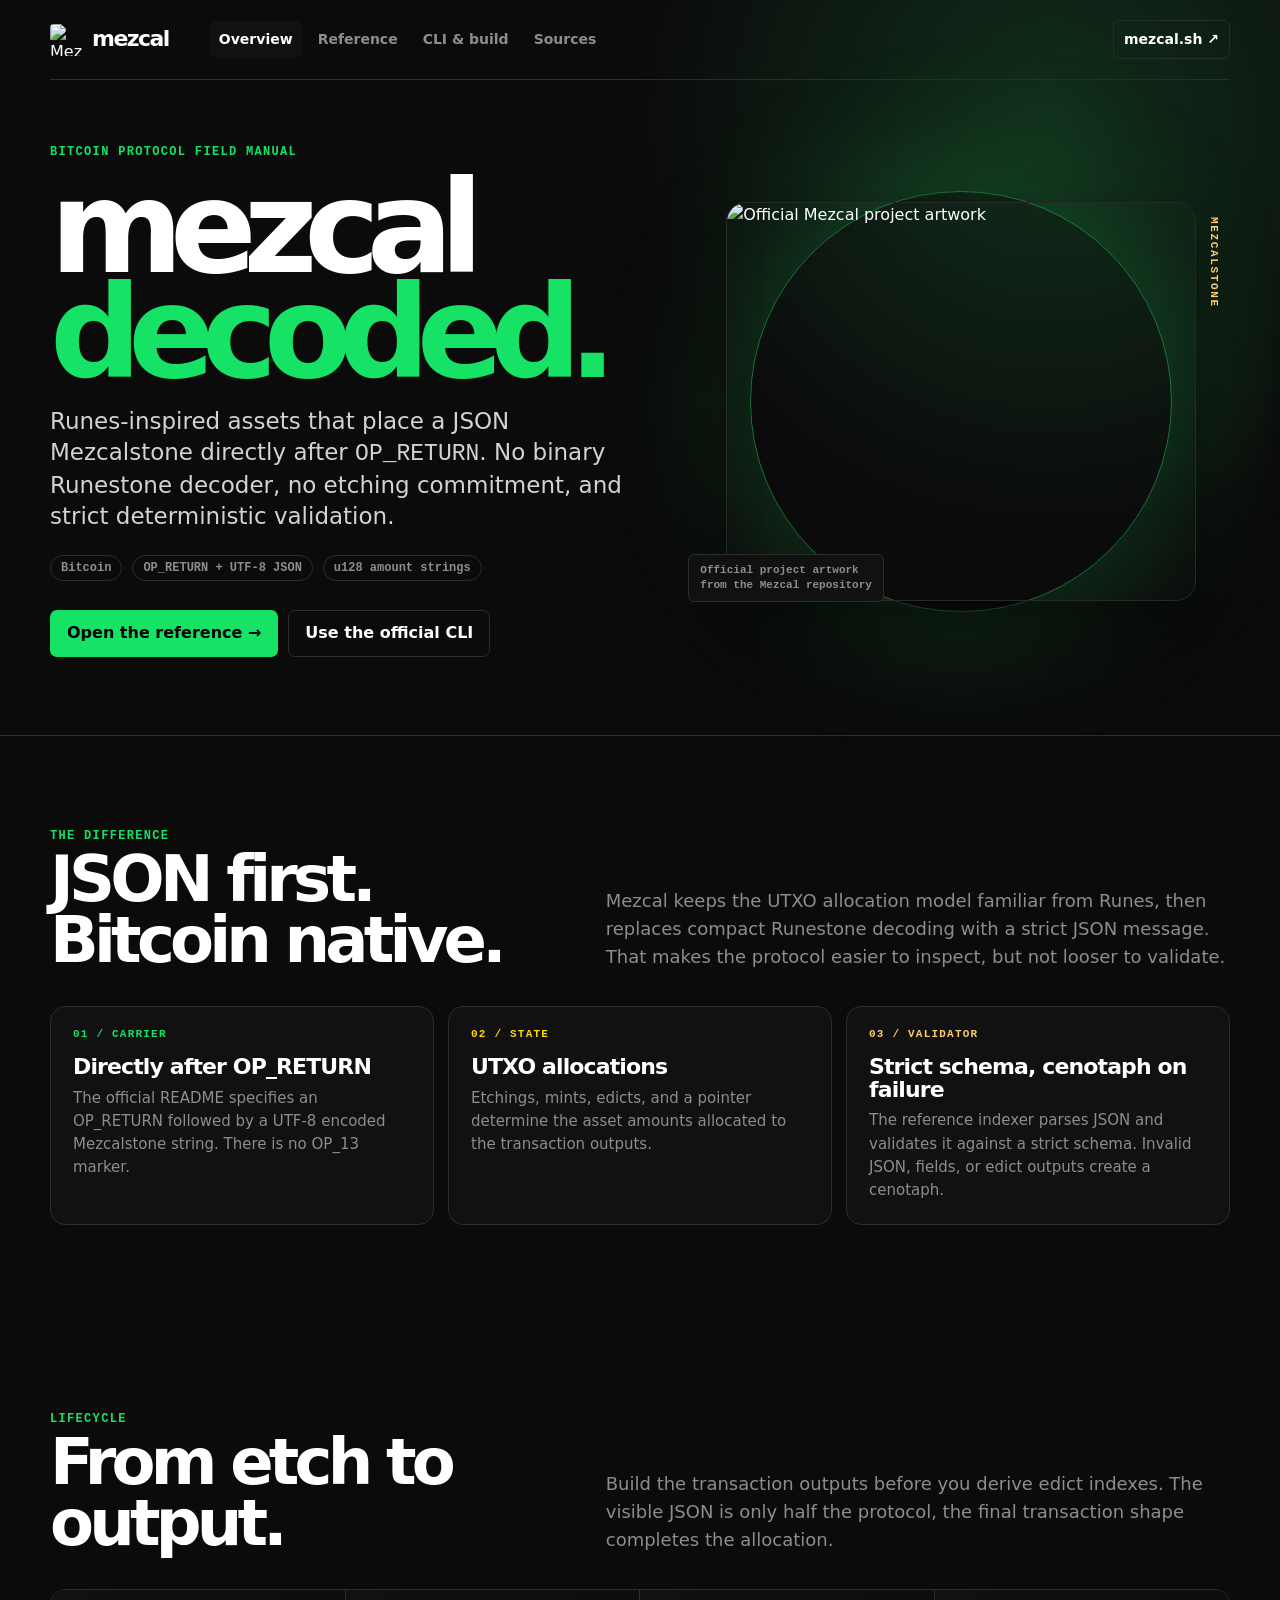
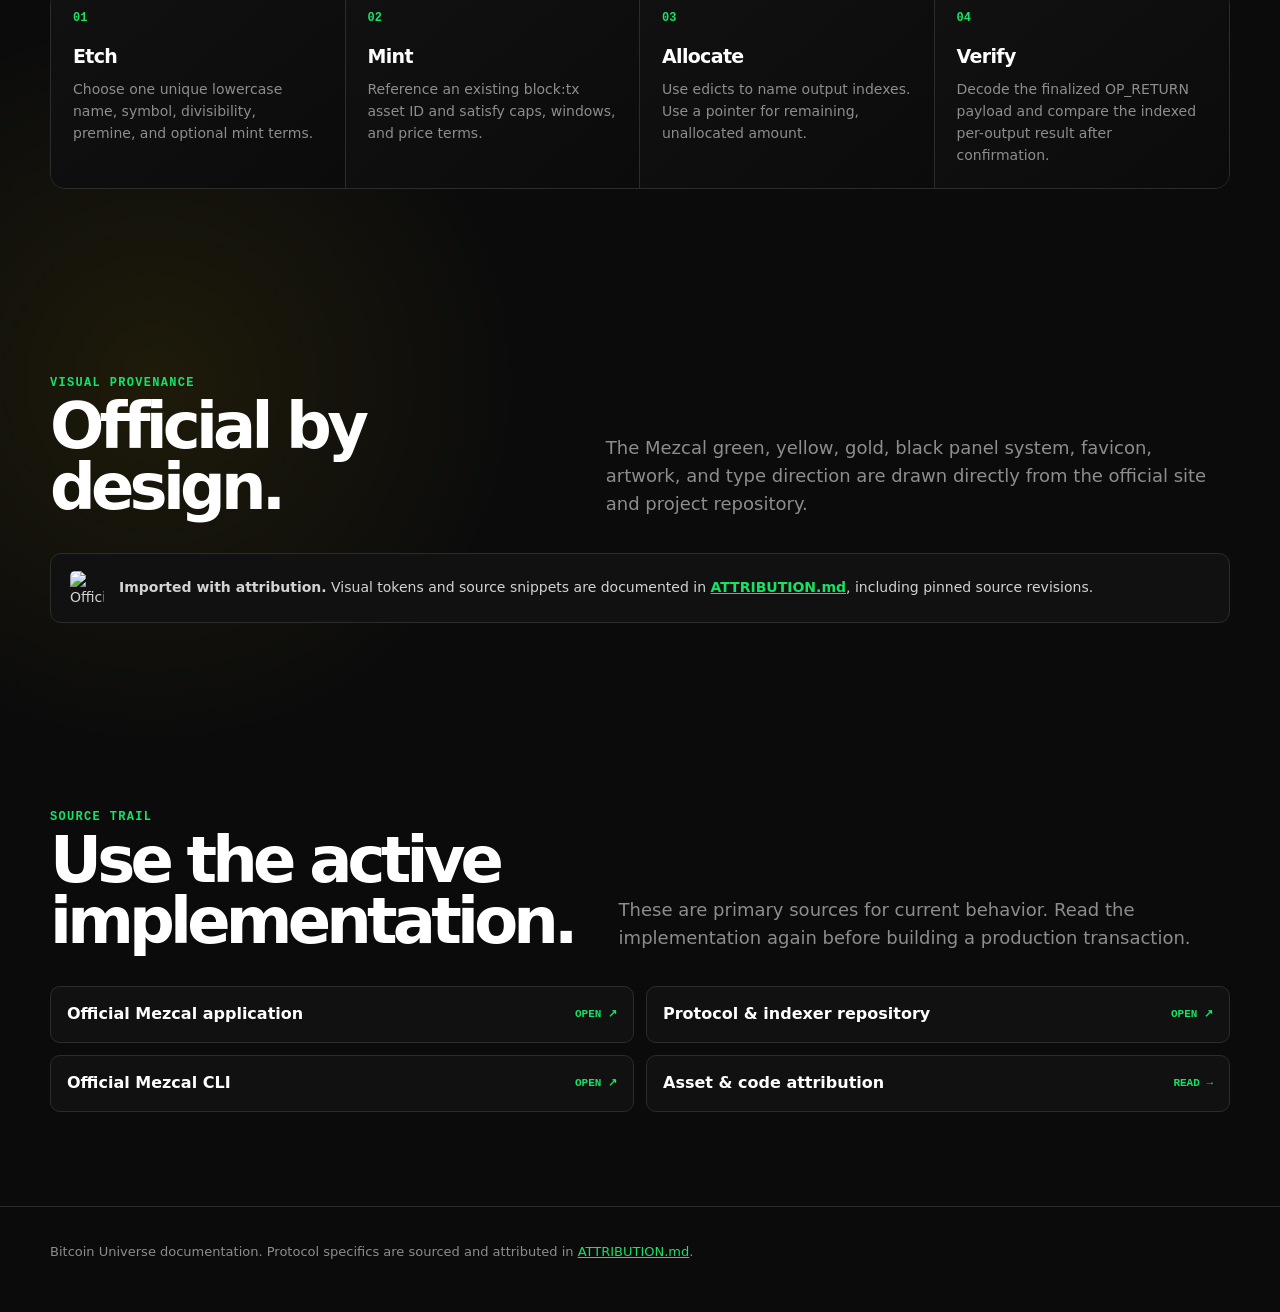
==== commit 28abfd75: "Elevate Mezcal docs with official sources" ====
--- a/index.html
+++ b/index.html
@@ -1,4 +1,104 @@
 <!doctype html>
-<html lang="en"><head><meta charset="utf-8"><meta name="viewport" content="width=device-width,initial-scale=1"><meta name="description" content="JSON-encoded fungible assets with Runestone-inspired allocation semantics."><meta name="theme-color" content="#071016"><title>Mezcal | Bitcoin Universe Docs</title><style>
-:root{--accent:hsl(72 88% 60%);--ink:#edf4f8;--muted:#9bb0bd;--paper:#071016;--panel:#0d1921;--line:rgba(214,239,247,.13);--soft:rgba(255,255,255,.045)}*{box-sizing:border-box}html{scroll-behavior:smooth}body{margin:0;color:var(--ink);background:radial-gradient(900px 480px at 82% -80px,hsla(72,90%,56%,.25),transparent 64%),radial-gradient(680px 540px at -12% 38%,hsla(150,82%,48%,.12),transparent 70%),var(--paper);font:16px/1.62 ui-sans-serif,system-ui,-apple-system,BlinkMacSystemFont,"Segoe UI",sans-serif}.top{height:74px;display:flex;gap:22px;align-items:center;max-width:1200px;margin:auto;padding:0 26px;border-bottom:1px solid var(--line);position:relative;z-index:4}.brand{display:flex;align-items:center;gap:10px;color:var(--ink);text-decoration:none;font-weight:760;letter-spacing:-.02em}.brand b{display:grid;place-items:center;width:30px;height:30px;border:1px solid color-mix(in srgb,var(--accent),white 25%);border-radius:9px;color:#081115;background:var(--accent);font-size:11px;box-shadow:0 0 30px color-mix(in srgb,var(--accent),transparent 65%)}nav{display:flex;gap:3px;margin-left:18px}nav a,.repo{color:var(--muted);text-decoration:none;padding:8px 10px;border-radius:8px;font-size:14px}nav a:hover,nav a.active{color:var(--ink);background:var(--soft)}.repo{margin-left:auto;border:1px solid var(--line);color:var(--ink)}.wrap{max-width:1200px;margin:auto;padding:0 26px}.hero{min-height:520px;padding:82px 0 56px;display:grid;grid-template-columns:minmax(0,1fr) 400px;gap:55px;align-items:center}.eyebrow{font-size:12px;letter-spacing:.14em;text-transform:uppercase;color:var(--accent);font-weight:800}.hero h1{font-size:clamp(48px,7.7vw,94px);letter-spacing:-.078em;line-height:.94;margin:13px 0 22px;max-width:720px}.hero p{color:#bed0da;font-size:20px;line-height:1.55;max-width:690px;margin:0}.chips{display:flex;flex-wrap:wrap;gap:8px;margin-top:28px}.chip{padding:6px 10px;border:1px solid var(--line);border-radius:999px;color:#c3d1d8;background:rgba(255,255,255,.025);font-size:12px}.cta{display:inline-flex;align-items:center;gap:9px;margin-top:29px;padding:11px 15px;background:var(--accent);color:#061118;text-decoration:none;font-weight:800;border-radius:10px;box-shadow:0 12px 32px color-mix(in srgb,var(--accent),transparent 77%)}.orbit{height:380px;position:relative;display:grid;place-items:center;isolation:isolate}.orbit:before,.orbit:after{content:"";position:absolute;border:1px solid color-mix(in srgb,var(--accent),transparent 55%);border-radius:50%;z-index:-1}.orbit:before{width:310px;height:310px;transform:rotate(24deg) scaleY(.58)}.orbit:after{width:365px;height:365px;border-color:var(--line);transform:rotate(-39deg) scaleY(.33)}.core{width:168px;height:168px;border-radius:34px;display:grid;place-items:center;background:linear-gradient(140deg,color-mix(in srgb,var(--accent),white 22%),var(--accent));color:#051014;font-size:58px;font-weight:900;letter-spacing:-.11em;box-shadow:0 0 0 17px rgba(255,255,255,.028),0 0 60px color-mix(in srgb,var(--accent),transparent 58%);transform:rotate(-10deg)}.node{position:absolute;border:1px solid var(--line);background:#0b1922;color:#c8d9e1;padding:7px 9px;border-radius:8px;font-size:12px}.node.one{top:42px;right:0}.node.two{bottom:42px;left:8px}.node.three{right:22px;bottom:104px}.divider{height:1px;background:var(--line)}section{padding:82px 0}.section-head{display:grid;grid-template-columns:minmax(0,1fr) minmax(0,1.1fr);gap:50px;margin-bottom:34px}.section-head h2{letter-spacing:-.052em;font-size:clamp(29px,4.1vw,51px);line-height:1.03;margin:6px 0 0}.section-head p{color:var(--muted);align-self:end;margin:0;font-size:17px}.grid{display:grid;gap:16px}.four{grid-template-columns:repeat(4,1fr)}.three{grid-template-columns:repeat(3,1fr)}.card{border:1px solid var(--line);background:linear-gradient(145deg,rgba(255,255,255,.055),rgba(255,255,255,.018));border-radius:15px;padding:20px;min-width:0}.card .number{color:var(--accent);font-size:12px;font-weight:800;letter-spacing:.11em}.card h3{font-size:18px;letter-spacing:-.025em;line-height:1.2;margin:15px 0 8px}.card p{color:var(--muted);font-size:14px;margin:0}.steps{counter-reset:step}.step{counter-increment:step;position:relative;padding:22px 17px 18px 29px;border-left:1px solid var(--line)}.step:before{content:counter(step,decimal-leading-zero);position:absolute;top:22px;left:-11px;color:var(--accent);font-size:10px;font-weight:900;background:var(--paper);padding:3px}.step h3{margin:0 0 7px;font-size:17px;line-height:1.25}.step p{margin:0;color:var(--muted);font-size:14px}.callout{border-left:3px solid var(--accent);border-radius:0 12px 12px 0;background:color-mix(in srgb,var(--accent),transparent 91%);padding:20px 22px;color:#ccdae0}.callout b{display:block;color:var(--ink);margin-bottom:5px}.packet{padding:0;overflow:hidden}.packet header{display:flex;align-items:center;justify-content:space-between;padding:13px 16px;border-bottom:1px solid var(--line);font-size:13px;font-weight:800}.packet button{background:transparent;color:var(--muted);border:1px solid var(--line);border-radius:6px;padding:4px 7px;cursor:pointer;font:inherit;font-size:11px}.packet button:hover{color:var(--ink)}pre{white-space:pre-wrap;overflow:auto;padding:18px;margin:0;color:#c5e7f3;font:13px/1.65 ui-monospace,SFMono-Regular,Consolas,monospace;background:#071219}.table-wrap{overflow:auto;border:1px solid var(--line);border-radius:14px}table{width:100%;border-collapse:collapse;min-width:690px;background:rgba(255,255,255,.018)}th,td{text-align:left;padding:14px 15px;border-bottom:1px solid var(--line);vertical-align:top}th{font-size:11px;letter-spacing:.1em;text-transform:uppercase;color:var(--accent);background:rgba(255,255,255,.025)}td{font-size:14px;color:#c0d0d8}td:first-child{font-family:ui-monospace,monospace;color:#ecf5f8;font-weight:700}tr:last-child td{border-bottom:0}.checklist{list-style:none;padding:0;margin:0;display:grid;gap:10px}.checklist li{display:flex;gap:11px;padding:13px 14px;border:1px solid var(--line);border-radius:10px;color:#c9d8de;background:rgba(255,255,255,.025)}.checklist li:before{content:'✓';display:grid;place-items:center;flex:0 0 20px;width:20px;height:20px;border-radius:50%;background:color-mix(in srgb,var(--accent),transparent 80%);color:var(--accent);font-weight:900}.sources{display:grid;grid-template-columns:repeat(2,minmax(0,1fr));gap:12px}.source{display:flex;align-items:center;justify-content:space-between;gap:16px;padding:15px 16px;border:1px solid var(--line);border-radius:11px;color:var(--ink);text-decoration:none;background:rgba(255,255,255,.025)}.source small{color:var(--muted);white-space:nowrap}.footer{padding:34px 0 48px;border-top:1px solid var(--line);color:#78909e;font-size:13px}.footer a{color:#b9cad0}.guide-list{display:grid;gap:0;counter-reset:guide}.guide-list article{counter-increment:guide;display:grid;grid-template-columns:62px 1fr;gap:18px;padding:24px 0;border-bottom:1px solid var(--line)}.guide-list article:before{content:counter(guide,decimal-leading-zero);color:var(--accent);font-weight:900;font-size:14px}.guide-list h3{margin:0 0 5px;font-size:19px;letter-spacing:-.025em}.guide-list p{margin:0;color:var(--muted)}.mini{font-size:13px;color:var(--muted)}@media(max-width:800px){.top{padding:0 16px;height:auto;min-height:66px;flex-wrap:wrap;gap:8px}.brand{margin-right:auto}nav{order:3;margin:0 -8px 7px;width:100%;overflow:auto}.repo{margin:0}.wrap{padding:0 17px}.hero{grid-template-columns:1fr;padding:56px 0 26px;gap:5px;min-height:0}.hero h1{font-size:58px}.orbit{height:230px;transform:scale(.72);margin:-28px}.section-head{grid-template-columns:1fr;gap:15px}.four,.three{grid-template-columns:1fr}.sources{grid-template-columns:1fr}section{padding:55px 0}}
-</style></head><body><header class="top"><a class="brand" href="index.html"><b>M</b><span>Mezcal</span></a><nav><a class="active" href="index.html">Overview</a><a class="" href="reference.html">Reference</a><a class="" href="guide.html">Build & verify</a><a href="#sources">Sources</a></nav><a class="repo" href="https://github.com/bitcoinuniverse/mezcal-docs">GitHub ↗</a></header><main><div class="wrap hero"><div><div class="eyebrow">Bitcoin protocol field manual</div><h1>Mezcal<br><i style="font-style:normal;color:var(--accent)">decoded.</i></h1><p>JSON-encoded fungible assets with Runestone-inspired allocation semantics.</p><div class="chips"><span class="chip">Bitcoin</span><span class="chip">Mezcalstone JSON in OP_RETURN</span><span class="chip">Protocol-specific reference</span></div><a class="cta" href="reference.html">Open packet reference <span>→</span></a></div><div class="orbit" aria-hidden="true"><div class="core">M</div><span class="node one">Mezcalstone JSON in OP_RETURN</span><span class="node two">Bitcoin state</span><span class="node three">verify first</span></div></div><div class="divider"></div><section><div class="wrap"><div class="section-head"><div><div class="eyebrow">Protocol at a glance</div><h2>Build for the actual state model.</h2></div><p>Mezcalstones are JSON messages placed immediately after OP_RETURN. A stone can etch a named Mezcal asset, mint an existing asset, and allocate balances with edicts. The protocol is deliberately JSON rather than the compact binary encoding used by Runes.</p></div><div class="callout"><b>Integration lens</b>A Mezcalstone makes allocation explicit. Etching defines metadata and mint terms. Minting adds units to the transaction pool. Edicts and pointer decide which outputs receive those units.</div></div></section><section><div class="wrap"><div class="section-head"><div><div class="eyebrow">Transaction lifecycle</div><h2>One action, four durable stages.</h2></div><p>Keep the transaction construction, state transition, and verification path in the same product flow.</p></div><div class="steps"><article class="step"><h3>Choose a unique lowercase Mezcal name.</h3><p>Make this stage explicit in your builder, wallet state, and post-confirmation verification.</p></article><article class="step"><h3>Etch divisibility, premine, symbol, terms, and turbo setting.</h3><p>Make this stage explicit in your builder, wallet state, and post-confirmation verification.</p></article><article class="step"><h3>Mint under height, offset, cap, amount, and optional price rules.</h3><p>Make this stage explicit in your builder, wallet state, and post-confirmation verification.</p></article><article class="step"><h3>Allocate with edicts or use the pointer fallback.</h3><p>Make this stage explicit in your builder, wallet state, and post-confirmation verification.</p></article></div></div></section><section><div class="wrap"><div class="section-head"><div><div class="eyebrow">Non-negotiables</div><h2>Rules worth making visible in the UI.</h2></div><p>These constraints are the ones most likely to change the outcome of an otherwise valid Bitcoin transaction.</p></div><div class="grid four"><article class="card"><div class="number">01 / RULE</div><h3>The payload is JSON directly after OP_RETURN, with no OP_13 marker.</h3><p>Protocol rule to enforce before signing.</p></article><article class="card"><div class="number">02 / RULE</div><h3>Mezcal names are lowercase letters, digits, and hyphens, one through 15 characters.</h3><p>Protocol rule to enforce before signing.</p></article><article class="card"><div class="number">03 / RULE</div><h3>Amounts are strings interpreted as unsigned 128-bit values.</h3><p>Protocol rule to enforce before signing.</p></article><article class="card"><div class="number">04 / RULE</div><h3>Edicts include asset ID, amount, and output index.</h3><p>Protocol rule to enforce before signing.</p></article></div></div></section><section id="sources"><div class="wrap"><div class="section-head"><div><div class="eyebrow">Source trail</div><h2>Read the active implementation.</h2></div><p>These links are the starting point for release-aware rules and reference behavior. Check them again before production use.</p></div><div class="sources"><a class="source" href="https://mezcal.sh" target="_blank" rel="noreferrer"><span>Mezcal protocol site</span><small>Open ↗</small></a><a class="source" href="https://github.com/bitapeslabs/mezcal" target="_blank" rel="noreferrer"><span>Mezcal reference implementation</span><small>Open ↗</small></a></div></div></section></main><footer class="footer"><div class="wrap">Built by <a href="https://github.com/bitcoinuniverse">Bitcoin Universe</a>. Review live protocol implementations before signing a transaction.</div></footer><script>for(const b of document.querySelectorAll('[data-copy]'))b.addEventListener('click',async()=>{try{await navigator.clipboard.writeText(b.dataset.copy);const t=b.textContent;b.textContent='Copied';setTimeout(()=>b.textContent=t,1200)}catch{b.textContent='Select text'}})</script></body></html>+<html lang="en">
+<head>
+  <meta charset="utf-8">
+  <meta name="viewport" content="width=device-width, initial-scale=1">
+  <meta name="description" content="A source-backed Mezcal developer field manual from Bitcoin Universe.">
+  <meta name="theme-color" content="#0b0b0b">
+  <title>mezcal | Bitcoin Universe docs</title>
+  <link rel="icon" href="https://mezcal.sh/favicon.ico">
+  <link rel="stylesheet" href="theme.css">
+</head>
+<body>
+  <header class="shell topbar">
+    <a class="brand" href="index.html"><img src="https://mezcal.sh/favicon.ico" alt="Mezcal logo"><strong>mezcal</strong></a>
+    <nav class="nav" aria-label="Documentation">
+      <a class="active" href="index.html">Overview</a>
+      <a href="reference.html">Reference</a>
+      <a href="guide.html">CLI &amp; build</a>
+      <a href="#sources">Sources</a>
+    </nav>
+    <a class="top-action" href="https://mezcal.sh" target="_blank" rel="noreferrer">mezcal.sh ↗</a>
+  </header>
+
+  <main>
+    <div class="shell hero">
+      <div>
+        <div class="eyebrow">Bitcoin protocol field manual</div>
+        <h1>mezcal<br><span class="lime">decoded.</span></h1>
+        <p class="lead">Runes-inspired assets that place a JSON Mezcalstone directly after <code>OP_RETURN</code>. No binary Runestone decoder, no etching commitment, and strict deterministic validation.</p>
+        <div class="tags" aria-label="Protocol attributes">
+          <span class="tag">Bitcoin</span>
+          <span class="tag">OP_RETURN + UTF-8 JSON</span>
+          <span class="tag">u128 amount strings</span>
+        </div>
+        <div class="hero-actions">
+          <a class="button" href="reference.html">Open the reference →</a>
+          <a class="button ghost" href="guide.html">Use the official CLI</a>
+        </div>
+      </div>
+      <div class="hero-art">
+        <img src="https://github.com/user-attachments/assets/4fce5c83-47ef-451d-9de8-534e93809dfb" alt="Official Mezcal project artwork" referrerpolicy="no-referrer">
+        <div class="art-caption">Official project artwork<br>from the Mezcal repository</div>
+      </div>
+    </div>
+    <div class="rule"></div>
+
+    <section>
+      <div class="shell">
+        <div class="section-heading">
+          <div><div class="eyebrow">The difference</div><h2>JSON first.<br>Bitcoin native.</h2></div>
+          <p>Mezcal keeps the UTXO allocation model familiar from Runes, then replaces compact Runestone decoding with a strict JSON message. That makes the protocol easier to inspect, but not looser to validate.</p>
+        </div>
+        <div class="columns">
+          <article class="panel card"><div class="overline">01 / CARRIER</div><h3>Directly after OP_RETURN</h3><p>The official README specifies an OP_RETURN followed by a UTF-8 encoded Mezcalstone string. There is no OP_13 marker.</p></article>
+          <article class="panel card"><div class="overline">02 / STATE</div><h3>UTXO allocations</h3><p>Etchings, mints, edicts, and a pointer determine the asset amounts allocated to the transaction outputs.</p></article>
+          <article class="panel card"><div class="overline">03 / VALIDATOR</div><h3>Strict schema, cenotaph on failure</h3><p>The reference indexer parses JSON and validates it against a strict schema. Invalid JSON, fields, or edict outputs create a cenotaph.</p></article>
+        </div>
+      </div>
+    </section>
+
+    <section>
+      <div class="shell">
+        <div class="section-heading">
+          <div><div class="eyebrow">Lifecycle</div><h2>From etch to output.</h2></div>
+          <p>Build the transaction outputs before you derive edict indexes. The visible JSON is only half the protocol, the final transaction shape completes the allocation.</p>
+        </div>
+        <div class="flow">
+          <article><b>01</b><h3>Etch</h3><p>Choose one unique lowercase name, symbol, divisibility, premine, and optional mint terms.</p></article>
+          <article><b>02</b><h3>Mint</h3><p>Reference an existing block:tx asset ID and satisfy caps, windows, and price terms.</p></article>
+          <article><b>03</b><h3>Allocate</h3><p>Use edicts to name output indexes. Use a pointer for remaining, unallocated amount.</p></article>
+          <article><b>04</b><h3>Verify</h3><p>Decode the finalized OP_RETURN payload and compare the indexed per-output result after confirmation.</p></article>
+        </div>
+      </div>
+    </section>
+
+    <section>
+      <div class="shell">
+        <div class="section-heading">
+          <div><div class="eyebrow">Visual provenance</div><h2>Official by design.</h2></div>
+          <p>The Mezcal green, yellow, gold, black panel system, favicon, artwork, and type direction are drawn directly from the official site and project repository.</p>
+        </div>
+        <div class="provenance"><img src="https://mezcal.sh/favicon.ico" alt="Official Mezcal favicon"><div><strong>Imported with attribution.</strong> Visual tokens and source snippets are documented in <a href="ATTRIBUTION.md">ATTRIBUTION.md</a>, including pinned source revisions.</div></div>
+      </div>
+    </section>
+
+    <section id="sources">
+      <div class="shell">
+        <div class="section-heading">
+          <div><div class="eyebrow">Source trail</div><h2>Use the active implementation.</h2></div>
+          <p>These are primary sources for current behavior. Read the implementation again before building a production transaction.</p>
+        </div>
+        <div class="source-list">
+          <a class="source" href="https://mezcal.sh" target="_blank" rel="noreferrer"><span>Official Mezcal application</span><small>OPEN ↗</small></a>
+          <a class="source" href="https://github.com/bitapeslabs/mezcal" target="_blank" rel="noreferrer"><span>Protocol &amp; indexer repository</span><small>OPEN ↗</small></a>
+          <a class="source" href="https://github.com/bitapeslabs/mezcal-cli" target="_blank" rel="noreferrer"><span>Official Mezcal CLI</span><small>OPEN ↗</small></a>
+          <a class="source" href="ATTRIBUTION.md"><span>Asset &amp; code attribution</span><small>READ →</small></a>
+        </div>
+      </div>
+    </section>
+  </main>
+
+  <footer class="footer"><div class="shell">Bitcoin Universe documentation. Protocol specifics are sourced and attributed in <a href="ATTRIBUTION.md">ATTRIBUTION.md</a>.</div></footer>
+</body>
+</html>
--- a/theme.css
+++ b/theme.css
@@ -0,0 +1,152 @@
+@font-face {
+  font-family: "Red Hat Display";
+  src: url("https://mezcal.sh/_next/static/media/c609bc916991e10c-s.p.woff2") format("woff2");
+  font-display: swap;
+}
+
+@font-face {
+  font-family: "Red Hat Mono";
+  src: url("https://mezcal.sh/_next/static/media/c6590e94fb93f6bd-s.p.woff2") format("woff2");
+  font-display: swap;
+}
+
+:root {
+  --mezcal-green: #16e265;
+  --mezcal-green-dark: #13c957;
+  --mezcal-yellow: #ffd600;
+  --mezcal-gold: #ffcb6b;
+  --mezcal-black: #0b0b0b;
+  --mezcal-panel: #111111;
+  --mezcal-panel-raised: #191919;
+  --mezcal-line: #2c2c2c;
+  --mezcal-muted: #8d8d8d;
+  --mezcal-text: #ffffff;
+  --display: "Red Hat Display", Inter, ui-sans-serif, system-ui, sans-serif;
+  --mono: "Red Hat Mono", "SFMono-Regular", Consolas, monospace;
+  --max: 1180px;
+}
+
+* { box-sizing: border-box; }
+html { scroll-behavior: smooth; }
+body {
+  margin: 0;
+  color: var(--mezcal-text);
+  background:
+    radial-gradient(circle at 82% 4%, rgba(43, 221, 102, 0.17), transparent 26rem),
+    radial-gradient(circle at 12% 68%, rgba(255, 214, 0, 0.08), transparent 23rem),
+    var(--mezcal-black);
+  font-family: var(--display);
+  line-height: 1.55;
+}
+
+a { color: inherit; }
+.shell { width: min(var(--max), calc(100% - 48px)); margin: 0 auto; }
+.topbar {
+  min-height: 80px;
+  display: flex;
+  align-items: center;
+  gap: 22px;
+  border-bottom: 1px solid var(--mezcal-line);
+}
+.brand { display: inline-flex; align-items: center; gap: 10px; text-decoration: none; }
+.brand img { width: 32px; height: 32px; border-radius: 4px; image-rendering: auto; }
+.brand strong { font-size: 22px; letter-spacing: -0.07em; font-weight: 900; }
+.nav { display: flex; gap: 5px; margin-left: 18px; }
+.nav a, .top-action {
+  padding: 8px 10px;
+  border-radius: 7px;
+  color: var(--mezcal-muted);
+  text-decoration: none;
+  font-size: 14px;
+  font-weight: 800;
+}
+.nav a:hover, .nav a.active { color: var(--mezcal-text); background: var(--mezcal-panel); }
+.top-action { margin-left: auto; border: 1px solid var(--mezcal-line); color: var(--mezcal-text); }
+.top-action:hover { border-color: var(--mezcal-green); color: var(--mezcal-green); }
+
+.hero { min-height: 630px; display: grid; grid-template-columns: 1.05fr .95fr; align-items: center; gap: 48px; padding: 66px 0 78px; }
+.eyebrow { color: var(--mezcal-green); text-transform: uppercase; font: 900 12px/1 var(--mono); letter-spacing: .11em; }
+h1, h2, h3, p { margin-top: 0; }
+h1 { margin: 18px 0 20px; font-size: clamp(72px, 10vw, 136px); letter-spacing: -.105em; line-height: .82; font-weight: 900; }
+h1 .lime { color: var(--mezcal-green); }
+.lead { max-width: 630px; color: #d3d3d3; font-size: clamp(18px, 2vw, 23px); line-height: 1.35; }
+.hero-actions, .tags { display: flex; gap: 10px; flex-wrap: wrap; }
+.hero-actions { margin-top: 29px; }
+.button { display: inline-flex; justify-content: center; align-items: center; min-height: 47px; padding: 10px 16px; border: 1px solid transparent; border-radius: 7px; background: var(--mezcal-green); color: #000; text-decoration: none; font-weight: 900; }
+.button:hover { background: var(--mezcal-green-dark); }
+.button.ghost { color: var(--mezcal-text); background: transparent; border-color: var(--mezcal-line); }
+.button.ghost:hover { border-color: var(--mezcal-green); color: var(--mezcal-green); }
+.tag { border: 1px solid var(--mezcal-line); border-radius: 999px; padding: 6px 10px; color: var(--mezcal-muted); font: 700 12px/1 var(--mono); }
+.hero-art { position: relative; min-height: 430px; display: grid; place-items: center; }
+.hero-art::before { content: ""; position: absolute; width: 78%; aspect-ratio: 1; border: 1px solid rgba(43, 221, 102, .48); border-radius: 50%; box-shadow: 0 0 150px rgba(43, 221, 102, .28); }
+.hero-art::after { content: "MEZCALSTONE"; position: absolute; right: 2%; top: 7%; color: var(--mezcal-gold); writing-mode: vertical-rl; font: 900 11px/1 var(--mono); letter-spacing: .15em; }
+.hero-art img { position: relative; width: min(100%, 470px); aspect-ratio: 1.18; object-fit: cover; border: 1px solid var(--mezcal-line); border-radius: 20px; filter: saturate(1.08) contrast(1.04); box-shadow: 0 24px 65px rgba(0, 0, 0, .55); }
+.art-caption { position: absolute; z-index: 2; left: -4px; bottom: 15px; background: var(--mezcal-panel); border: 1px solid var(--mezcal-line); padding: 8px 11px; border-radius: 6px; color: var(--mezcal-muted); font: 700 11px/1.35 var(--mono); }
+
+.rule { height: 1px; background: var(--mezcal-line); }
+section { padding: 94px 0; }
+.section-heading { display: grid; grid-template-columns: .9fr 1.1fr; align-items: end; gap: 45px; margin-bottom: 35px; }
+.section-heading h2 { margin: 7px 0 0; font-size: clamp(37px, 5vw, 66px); line-height: .95; letter-spacing: -.075em; }
+.section-heading p { margin: 0; color: var(--mezcal-muted); font-size: 18px; }
+.panel { border: 1px solid var(--mezcal-line); background: var(--mezcal-panel); border-radius: 15px; }
+.provenance { display: flex; align-items: center; gap: 15px; padding: 17px 19px; border: 1px solid var(--mezcal-line); border-radius: 11px; background: #111; color: #d3d3d3; font-size: 14px; }
+.provenance img { width: 34px; height: 34px; border-radius: 5px; }
+.provenance a, .code-note a { color: var(--mezcal-green); font-weight: 900; }
+.columns { display: grid; grid-template-columns: repeat(3, 1fr); gap: 14px; }
+.card { padding: 22px; }
+.card .overline { color: var(--mezcal-green); font: 900 11px/1 var(--mono); letter-spacing: .11em; }
+.card h3 { margin: 16px 0 8px; font-size: 22px; letter-spacing: -.04em; line-height: 1.04; }
+.card p { color: var(--mezcal-muted); margin: 0; font-size: 15px; }
+.card:nth-child(2) .overline { color: var(--mezcal-yellow); }
+.card:nth-child(3) .overline { color: var(--mezcal-gold); }
+.flow { display: grid; grid-template-columns: repeat(4, 1fr); border: 1px solid var(--mezcal-line); border-radius: 15px; overflow: hidden; }
+.flow article { padding: 22px; min-height: 170px; border-right: 1px solid var(--mezcal-line); background: linear-gradient(140deg, #111, #0b0b0b); }
+.flow article:last-child { border-right: 0; }
+.flow b { display: block; color: var(--mezcal-green); font: 900 12px/1 var(--mono); }
+.flow h3 { margin: 18px 0 8px; font-size: 19px; letter-spacing: -.035em; }
+.flow p { margin: 0; color: var(--mezcal-muted); font-size: 14px; }
+.callout { border: 1px solid var(--mezcal-gold); background: #2b1d03; padding: 18px 20px; border-radius: 10px; color: var(--mezcal-gold); }
+.callout strong { color: var(--mezcal-yellow); }
+.code-grid { display: grid; grid-template-columns: 1fr 1fr; gap: 15px; }
+.code { overflow: hidden; }
+.code header { display: flex; align-items: center; justify-content: space-between; min-height: 50px; padding: 0 15px; border-bottom: 1px solid var(--mezcal-line); color: #d3d3d3; font: 900 12px/1 var(--mono); }
+.copy { cursor: pointer; border: 1px solid var(--mezcal-line); border-radius: 5px; background: #191919; color: var(--mezcal-text); font: 800 11px/1 var(--display); padding: 5px 7px; }
+.copy:hover { background: var(--mezcal-green); border-color: var(--mezcal-green); color: #000; }
+pre { overflow: auto; margin: 0; padding: 19px; color: #d8ffe7; background: #080808; font: 14px/1.62 var(--mono); tab-size: 2; }
+.code-note { padding: 13px 15px; color: var(--mezcal-muted); font-size: 13px; }
+.table-scroll { overflow: auto; border: 1px solid var(--mezcal-line); border-radius: 14px; }
+table { width: 100%; min-width: 720px; border-collapse: collapse; background: var(--mezcal-panel); }
+th, td { border-bottom: 1px solid var(--mezcal-line); padding: 14px 15px; text-align: left; vertical-align: top; }
+th { color: var(--mezcal-green); font: 900 11px/1 var(--mono); letter-spacing: .1em; text-transform: uppercase; }
+td { color: #c9c9c9; font-size: 14px; }
+td:first-child { color: #fff; font-family: var(--mono); font-weight: 900; }
+tr:last-child td { border-bottom: none; }
+.checklist { list-style: none; padding: 0; margin: 0; display: grid; gap: 10px; }
+.checklist li { display: flex; gap: 13px; align-items: flex-start; padding: 14px; border: 1px solid var(--mezcal-line); border-radius: 10px; background: var(--mezcal-panel); color: #d3d3d3; }
+.checklist li::before { content: "✓"; flex: 0 0 22px; width: 22px; height: 22px; display: grid; place-items: center; color: #000; background: var(--mezcal-green); border-radius: 50%; font-weight: 900; }
+.numbered { counter-reset: step; }
+.numbered article { counter-increment: step; display: grid; grid-template-columns: 62px 1fr; gap: 16px; padding: 23px 0; border-bottom: 1px solid var(--mezcal-line); }
+.numbered article::before { content: counter(step, decimal-leading-zero); color: var(--mezcal-green); font: 900 15px/1 var(--mono); }
+.numbered h3 { margin: 0 0 6px; font-size: 21px; letter-spacing: -.04em; }
+.numbered p { margin: 0; color: var(--mezcal-muted); }
+.source-list { display: grid; grid-template-columns: 1fr 1fr; gap: 12px; }
+.source { display: flex; align-items: center; justify-content: space-between; gap: 15px; padding: 15px 16px; border: 1px solid var(--mezcal-line); border-radius: 10px; background: var(--mezcal-panel); text-decoration: none; font-weight: 900; }
+.source small { color: var(--mezcal-green); font: 700 11px/1 var(--mono); white-space: nowrap; }
+.source:hover { background: var(--mezcal-panel-raised); border-color: var(--mezcal-green); }
+.footer { padding: 35px 0 52px; border-top: 1px solid var(--mezcal-line); color: var(--mezcal-muted); font-size: 13px; }
+.footer a { color: var(--mezcal-green); }
+
+@media (max-width: 860px) {
+  .shell { width: min(var(--max), calc(100% - 32px)); }
+  .topbar { gap: 9px; flex-wrap: wrap; padding: 12px 0; }
+  .nav { order: 3; width: 100%; overflow: auto; margin: 0; }
+  .top-action { margin-left: auto; }
+  .hero { grid-template-columns: 1fr; min-height: 0; gap: 8px; padding: 58px 0; }
+  .hero-art { min-height: 330px; }
+  h1 { font-size: clamp(70px, 18vw, 110px); }
+  section { padding: 64px 0; }
+  .section-heading { grid-template-columns: 1fr; gap: 15px; }
+  .columns, .flow, .code-grid, .source-list { grid-template-columns: 1fr; }
+  .flow article { min-height: 0; border-right: 0; border-bottom: 1px solid var(--mezcal-line); }
+  .flow article:last-child { border-bottom: 0; }
+}
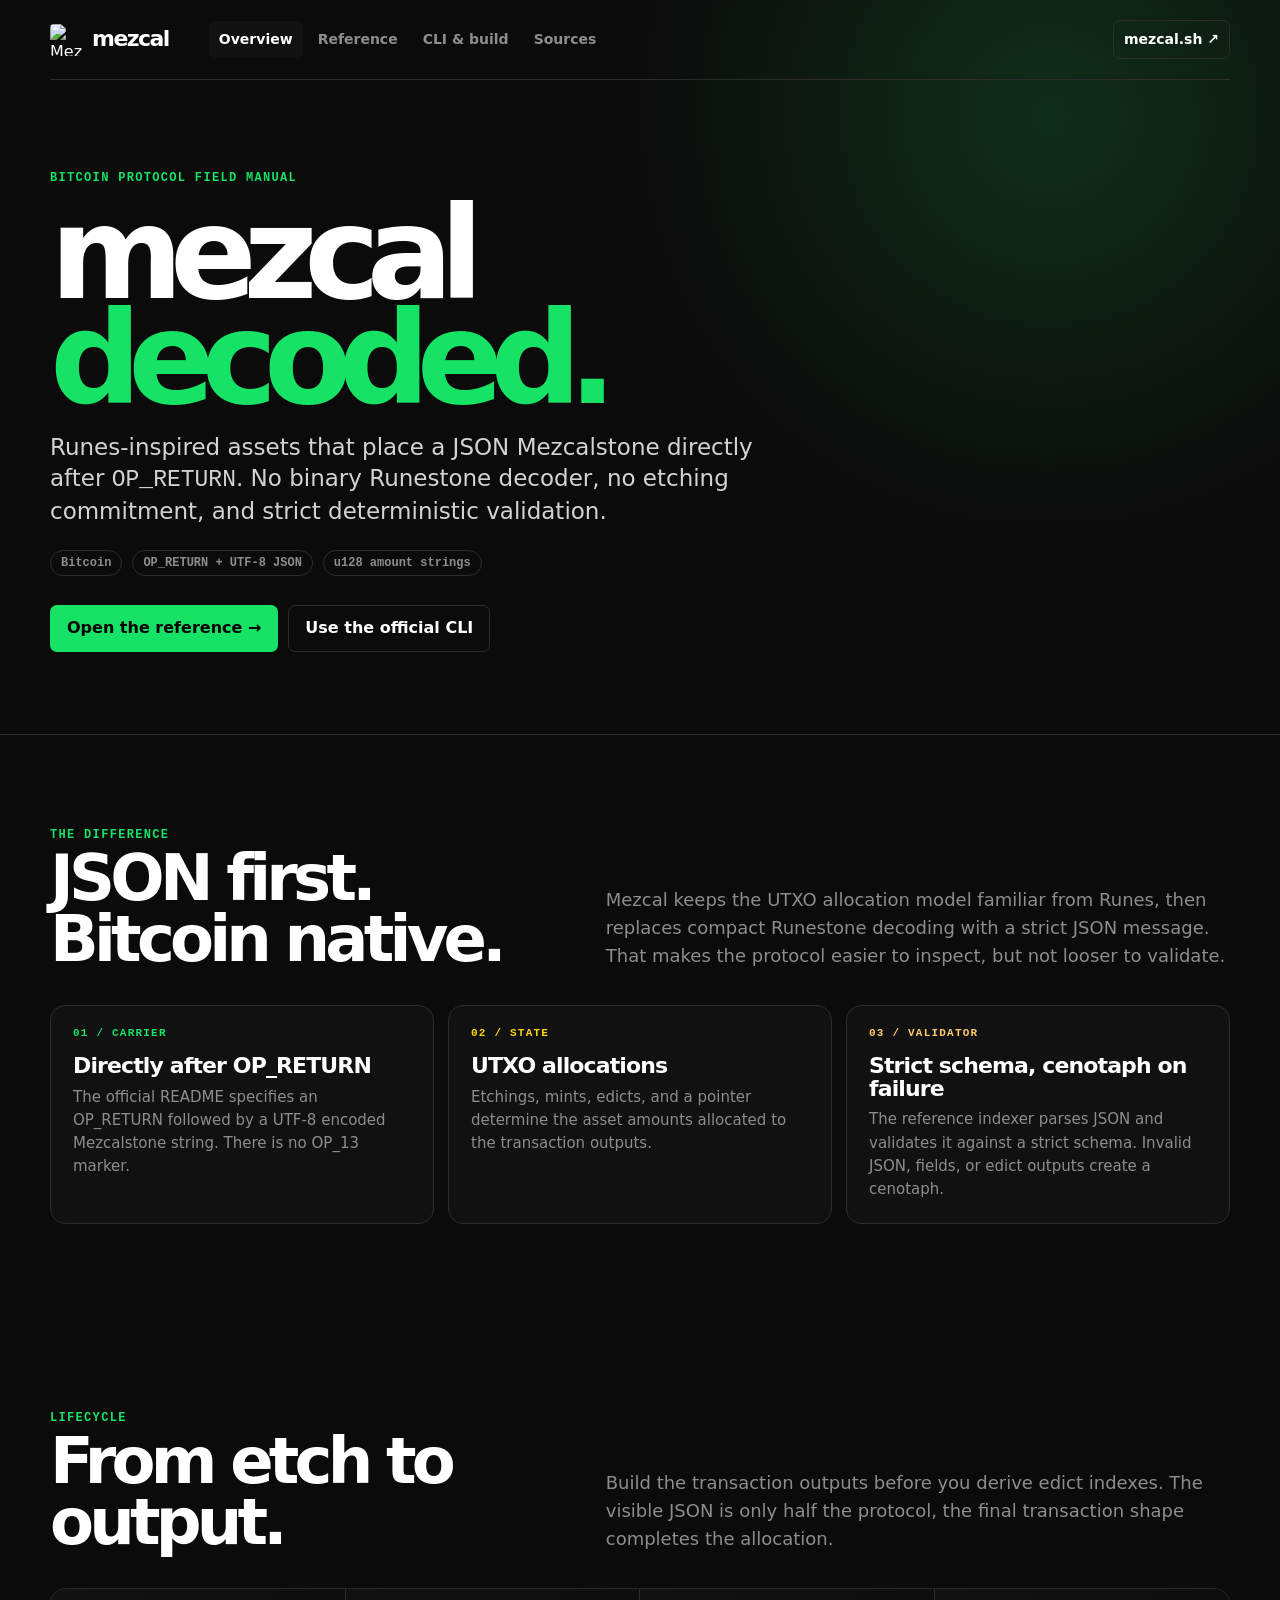
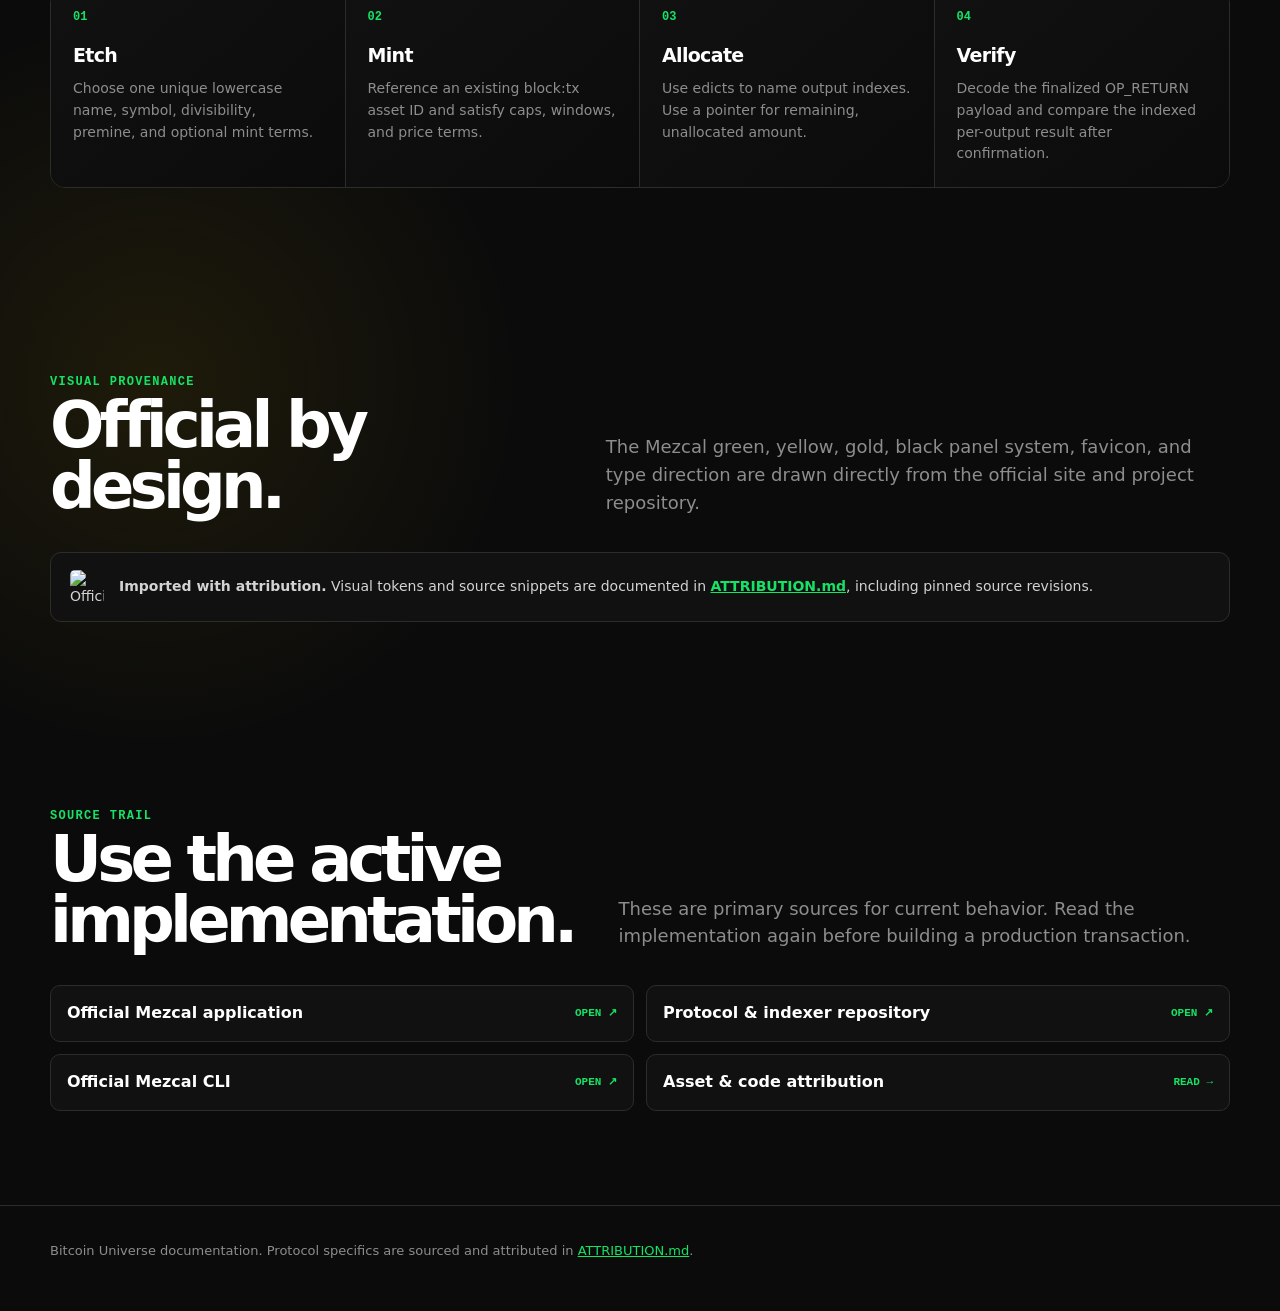
==== commit f81651f5: "Remove Mezcal artwork panel" ====
--- a/index.html
+++ b/index.html
@@ -37,10 +37,6 @@
           <a class="button ghost" href="guide.html">Use the official CLI</a>
         </div>
       </div>
-      <div class="hero-art">
-        <img src="https://github.com/user-attachments/assets/4fce5c83-47ef-451d-9de8-534e93809dfb" alt="Official Mezcal project artwork" referrerpolicy="no-referrer">
-        <div class="art-caption">Official project artwork<br>from the Mezcal repository</div>
-      </div>
     </div>
     <div class="rule"></div>
 
@@ -77,7 +73,7 @@
       <div class="shell">
         <div class="section-heading">
           <div><div class="eyebrow">Visual provenance</div><h2>Official by design.</h2></div>
-          <p>The Mezcal green, yellow, gold, black panel system, favicon, artwork, and type direction are drawn directly from the official site and project repository.</p>
+          <p>The Mezcal green, yellow, gold, black panel system, favicon, and type direction are drawn directly from the official site and project repository.</p>
         </div>
         <div class="provenance"><img src="https://mezcal.sh/favicon.ico" alt="Official Mezcal favicon"><div><strong>Imported with attribution.</strong> Visual tokens and source snippets are documented in <a href="ATTRIBUTION.md">ATTRIBUTION.md</a>, including pinned source revisions.</div></div>
       </div>
--- a/theme.css
+++ b/theme.css
@@ -27,7 +27,7 @@
 }
 
 * { box-sizing: border-box; }
-html { scroll-behavior: smooth; }
+html { scroll-behavior: smooth; overflow-x: hidden; }
 body {
   margin: 0;
   color: var(--mezcal-text);
@@ -37,6 +37,7 @@
     var(--mezcal-black);
   font-family: var(--display);
   line-height: 1.55;
+  overflow-x: hidden;
 }
 
 a { color: inherit; }
@@ -64,12 +65,12 @@
 .top-action { margin-left: auto; border: 1px solid var(--mezcal-line); color: var(--mezcal-text); }
 .top-action:hover { border-color: var(--mezcal-green); color: var(--mezcal-green); }
 
-.hero { min-height: 630px; display: grid; grid-template-columns: 1.05fr .95fr; align-items: center; gap: 48px; padding: 66px 0 78px; }
+.hero { min-height: 0; display: block; padding: 92px 0 82px; }
 .eyebrow { color: var(--mezcal-green); text-transform: uppercase; font: 900 12px/1 var(--mono); letter-spacing: .11em; }
 h1, h2, h3, p { margin-top: 0; }
-h1 { margin: 18px 0 20px; font-size: clamp(72px, 10vw, 136px); letter-spacing: -.105em; line-height: .82; font-weight: 900; }
+h1 { max-width: 100%; margin: 18px 0 20px; font-size: clamp(72px, 10vw, 136px); letter-spacing: -.105em; line-height: .82; font-weight: 900; overflow-wrap: anywhere; }
 h1 .lime { color: var(--mezcal-green); }
-.lead { max-width: 630px; color: #d3d3d3; font-size: clamp(18px, 2vw, 23px); line-height: 1.35; }
+.lead { max-width: 720px; color: #d3d3d3; font-size: clamp(18px, 2vw, 23px); line-height: 1.35; }
 .hero-actions, .tags { display: flex; gap: 10px; flex-wrap: wrap; }
 .hero-actions { margin-top: 29px; }
 .button { display: inline-flex; justify-content: center; align-items: center; min-height: 47px; padding: 10px 16px; border: 1px solid transparent; border-radius: 7px; background: var(--mezcal-green); color: #000; text-decoration: none; font-weight: 900; }
@@ -77,11 +78,6 @@
 .button.ghost { color: var(--mezcal-text); background: transparent; border-color: var(--mezcal-line); }
 .button.ghost:hover { border-color: var(--mezcal-green); color: var(--mezcal-green); }
 .tag { border: 1px solid var(--mezcal-line); border-radius: 999px; padding: 6px 10px; color: var(--mezcal-muted); font: 700 12px/1 var(--mono); }
-.hero-art { position: relative; min-height: 430px; display: grid; place-items: center; }
-.hero-art::before { content: ""; position: absolute; width: 78%; aspect-ratio: 1; border: 1px solid rgba(43, 221, 102, .48); border-radius: 50%; box-shadow: 0 0 150px rgba(43, 221, 102, .28); }
-.hero-art::after { content: "MEZCALSTONE"; position: absolute; right: 2%; top: 7%; color: var(--mezcal-gold); writing-mode: vertical-rl; font: 900 11px/1 var(--mono); letter-spacing: .15em; }
-.hero-art img { position: relative; width: min(100%, 470px); aspect-ratio: 1.18; object-fit: cover; border: 1px solid var(--mezcal-line); border-radius: 20px; filter: saturate(1.08) contrast(1.04); box-shadow: 0 24px 65px rgba(0, 0, 0, .55); }
-.art-caption { position: absolute; z-index: 2; left: -4px; bottom: 15px; background: var(--mezcal-panel); border: 1px solid var(--mezcal-line); padding: 8px 11px; border-radius: 6px; color: var(--mezcal-muted); font: 700 11px/1.35 var(--mono); }
 
 .rule { height: 1px; background: var(--mezcal-line); }
 section { padding: 94px 0; }
@@ -141,8 +137,7 @@
   .topbar { gap: 9px; flex-wrap: wrap; padding: 12px 0; }
   .nav { order: 3; width: 100%; overflow: auto; margin: 0; }
   .top-action { margin-left: auto; }
-  .hero { grid-template-columns: 1fr; min-height: 0; gap: 8px; padding: 58px 0; }
-  .hero-art { min-height: 330px; }
+  .hero { padding: 58px 0; }
   h1 { font-size: clamp(70px, 18vw, 110px); }
   section { padding: 64px 0; }
   .section-heading { grid-template-columns: 1fr; gap: 15px; }
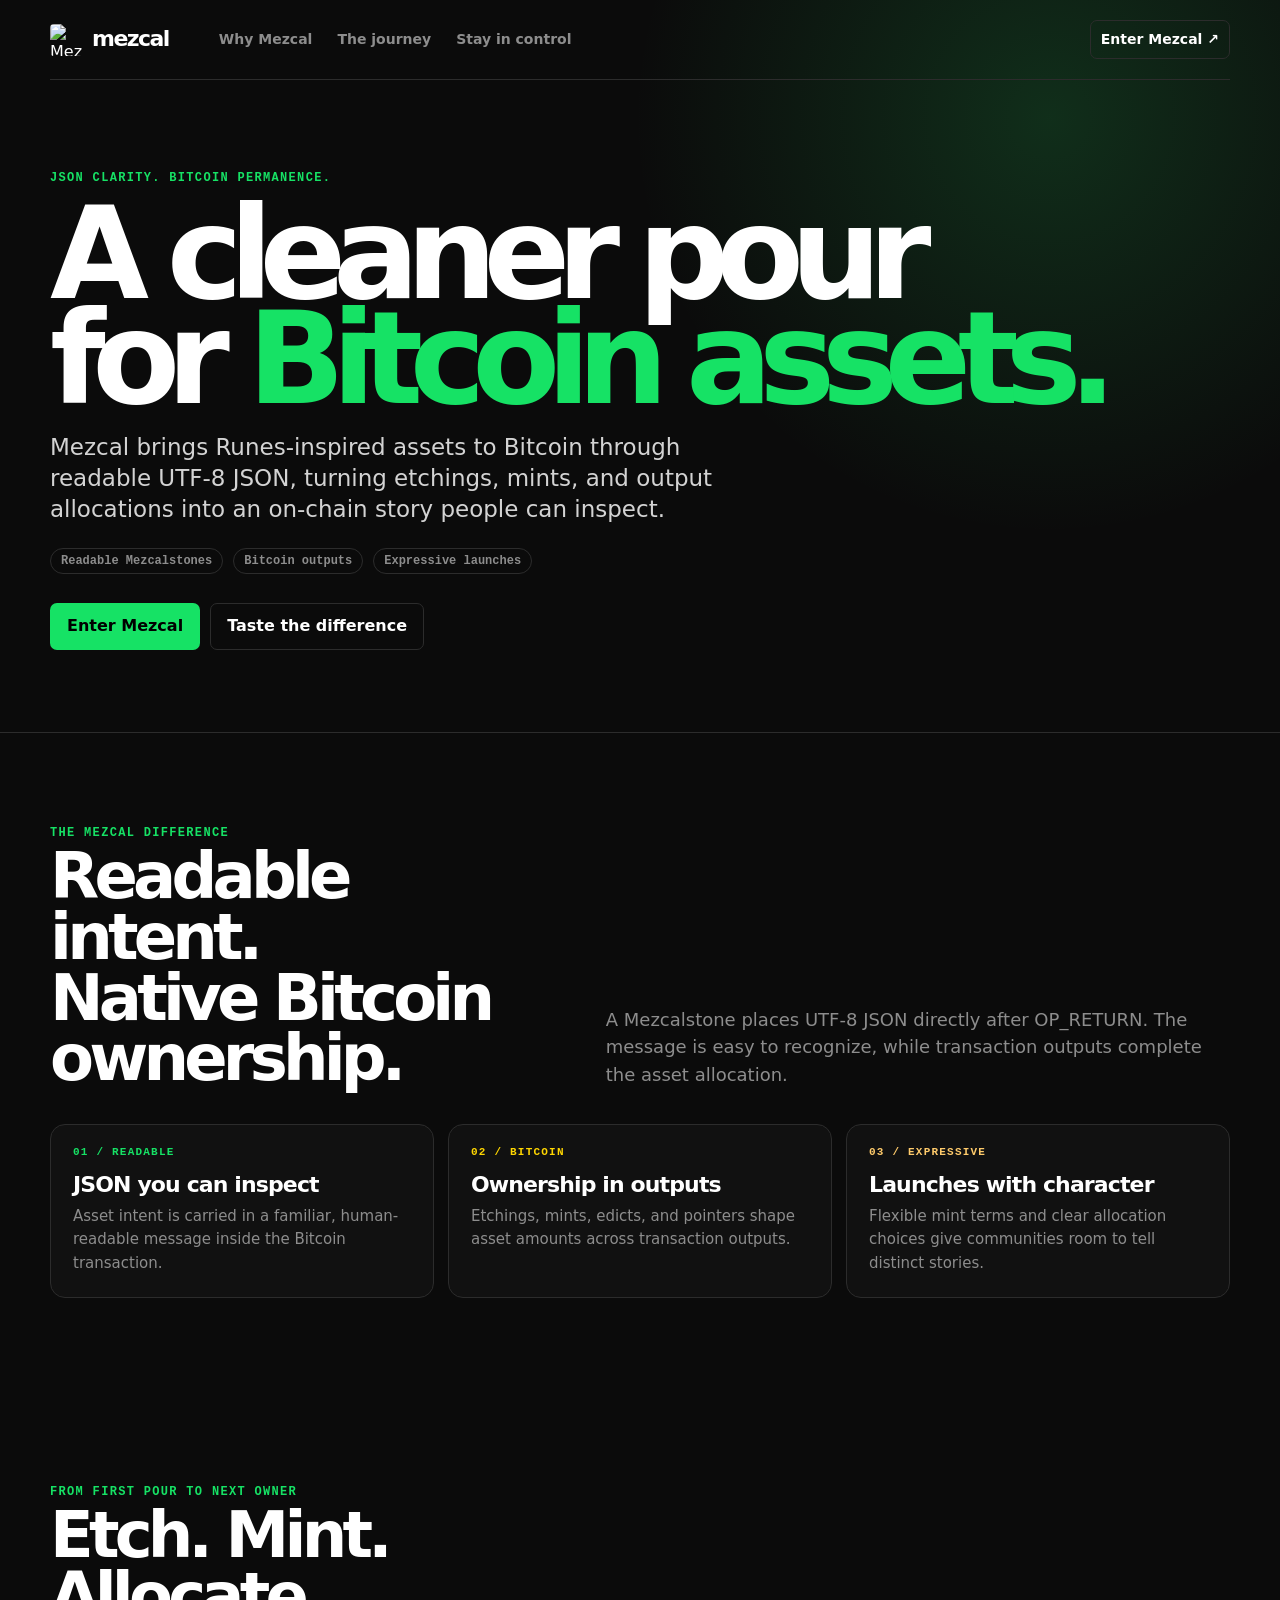
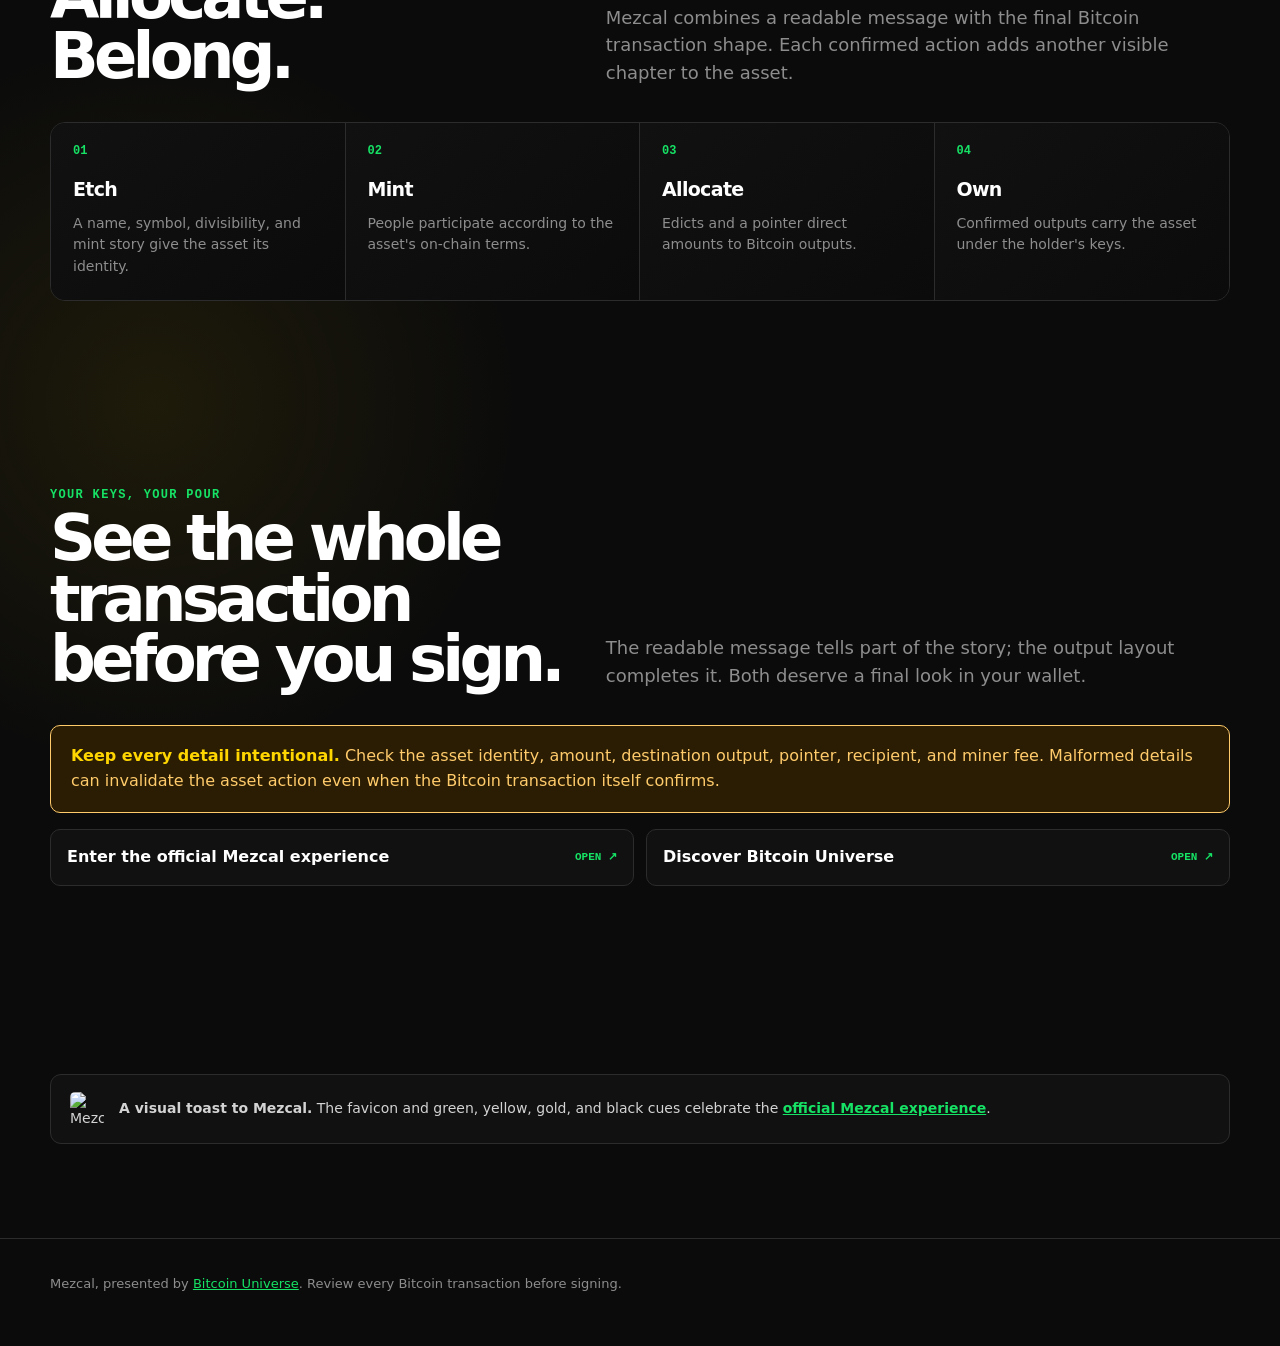
==== commit fe9ef64d: "docs: make public experience user-first" ====
--- a/index.html
+++ b/index.html
@@ -2,99 +2,60 @@
 <html lang="en">
 <head>
   <meta charset="utf-8">
-  <meta name="viewport" content="width=device-width, initial-scale=1">
-  <meta name="description" content="A source-backed Mezcal developer field manual from Bitcoin Universe.">
+  <meta name="viewport" content="width=device-width,initial-scale=1">
+  <meta name="description" content="Discover Mezcal, readable JSON-native assets poured directly into Bitcoin transactions.">
   <meta name="theme-color" content="#0b0b0b">
-  <title>mezcal | Bitcoin Universe docs</title>
+  <meta property="og:title" content="Mezcal | A cleaner pour for Bitcoin assets">
+  <meta property="og:description" content="Readable Mezcalstones, Bitcoin-native ownership, and expressive on-chain launches.">
+  <title>Mezcal | A cleaner pour for Bitcoin assets</title>
   <link rel="icon" href="https://mezcal.sh/favicon.ico">
   <link rel="stylesheet" href="theme.css">
 </head>
 <body>
   <header class="shell topbar">
-    <a class="brand" href="index.html"><img src="https://mezcal.sh/favicon.ico" alt="Mezcal logo"><strong>mezcal</strong></a>
-    <nav class="nav" aria-label="Documentation">
-      <a class="active" href="index.html">Overview</a>
-      <a href="reference.html">Reference</a>
-      <a href="guide.html">CLI &amp; build</a>
-      <a href="#sources">Sources</a>
-    </nav>
-    <a class="top-action" href="https://mezcal.sh" target="_blank" rel="noreferrer">mezcal.sh ↗</a>
+    <a class="brand" href="./"><img src="https://mezcal.sh/favicon.ico" alt="Mezcal symbol"><strong>mezcal</strong></a>
+    <nav class="nav" aria-label="Primary"><a href="#why">Why Mezcal</a><a href="#journey">The journey</a><a href="#control">Stay in control</a></nav>
+    <a class="top-action" href="https://mezcal.sh">Enter Mezcal ↗</a>
   </header>
-
   <main>
     <div class="shell hero">
       <div>
-        <div class="eyebrow">Bitcoin protocol field manual</div>
-        <h1>mezcal<br><span class="lime">decoded.</span></h1>
-        <p class="lead">Runes-inspired assets that place a JSON Mezcalstone directly after <code>OP_RETURN</code>. No binary Runestone decoder, no etching commitment, and strict deterministic validation.</p>
-        <div class="tags" aria-label="Protocol attributes">
-          <span class="tag">Bitcoin</span>
-          <span class="tag">OP_RETURN + UTF-8 JSON</span>
-          <span class="tag">u128 amount strings</span>
-        </div>
-        <div class="hero-actions">
-          <a class="button" href="reference.html">Open the reference →</a>
-          <a class="button ghost" href="guide.html">Use the official CLI</a>
-        </div>
+        <div class="eyebrow">JSON clarity. Bitcoin permanence.</div>
+        <h1>A cleaner pour<br>for <span class="lime">Bitcoin assets.</span></h1>
+        <p class="lead">Mezcal brings Runes-inspired assets to Bitcoin through readable UTF-8 JSON, turning etchings, mints, and output allocations into an on-chain story people can inspect.</p>
+        <div class="tags"><span class="tag">Readable Mezcalstones</span><span class="tag">Bitcoin outputs</span><span class="tag">Expressive launches</span></div>
+        <div class="hero-actions"><a class="button" href="https://mezcal.sh">Enter Mezcal</a><a class="button ghost" href="#why">Taste the difference</a></div>
       </div>
     </div>
     <div class="rule"></div>
 
-    <section>
-      <div class="shell">
-        <div class="section-heading">
-          <div><div class="eyebrow">The difference</div><h2>JSON first.<br>Bitcoin native.</h2></div>
-          <p>Mezcal keeps the UTXO allocation model familiar from Runes, then replaces compact Runestone decoding with a strict JSON message. That makes the protocol easier to inspect, but not looser to validate.</p>
-        </div>
-        <div class="columns">
-          <article class="panel card"><div class="overline">01 / CARRIER</div><h3>Directly after OP_RETURN</h3><p>The official README specifies an OP_RETURN followed by a UTF-8 encoded Mezcalstone string. There is no OP_13 marker.</p></article>
-          <article class="panel card"><div class="overline">02 / STATE</div><h3>UTXO allocations</h3><p>Etchings, mints, edicts, and a pointer determine the asset amounts allocated to the transaction outputs.</p></article>
-          <article class="panel card"><div class="overline">03 / VALIDATOR</div><h3>Strict schema, cenotaph on failure</h3><p>The reference indexer parses JSON and validates it against a strict schema. Invalid JSON, fields, or edict outputs create a cenotaph.</p></article>
-        </div>
+    <section id="why"><div class="shell">
+      <div class="section-heading"><div><div class="eyebrow">The Mezcal difference</div><h2>Readable intent.<br>Native Bitcoin ownership.</h2></div><p>A Mezcalstone places UTF-8 JSON directly after OP_RETURN. The message is easy to recognize, while transaction outputs complete the asset allocation.</p></div>
+      <div class="columns">
+        <article class="panel card"><div class="overline">01 / READABLE</div><h3>JSON you can inspect</h3><p>Asset intent is carried in a familiar, human-readable message inside the Bitcoin transaction.</p></article>
+        <article class="panel card"><div class="overline">02 / BITCOIN</div><h3>Ownership in outputs</h3><p>Etchings, mints, edicts, and pointers shape asset amounts across transaction outputs.</p></article>
+        <article class="panel card"><div class="overline">03 / EXPRESSIVE</div><h3>Launches with character</h3><p>Flexible mint terms and clear allocation choices give communities room to tell distinct stories.</p></article>
       </div>
-    </section>
+    </div></section>
 
-    <section>
-      <div class="shell">
-        <div class="section-heading">
-          <div><div class="eyebrow">Lifecycle</div><h2>From etch to output.</h2></div>
-          <p>Build the transaction outputs before you derive edict indexes. The visible JSON is only half the protocol, the final transaction shape completes the allocation.</p>
-        </div>
-        <div class="flow">
-          <article><b>01</b><h3>Etch</h3><p>Choose one unique lowercase name, symbol, divisibility, premine, and optional mint terms.</p></article>
-          <article><b>02</b><h3>Mint</h3><p>Reference an existing block:tx asset ID and satisfy caps, windows, and price terms.</p></article>
-          <article><b>03</b><h3>Allocate</h3><p>Use edicts to name output indexes. Use a pointer for remaining, unallocated amount.</p></article>
-          <article><b>04</b><h3>Verify</h3><p>Decode the finalized OP_RETURN payload and compare the indexed per-output result after confirmation.</p></article>
-        </div>
+    <section id="journey"><div class="shell">
+      <div class="section-heading"><div><div class="eyebrow">From first pour to next owner</div><h2>Etch. Mint. Allocate. Belong.</h2></div><p>Mezcal combines a readable message with the final Bitcoin transaction shape. Each confirmed action adds another visible chapter to the asset.</p></div>
+      <div class="flow">
+        <article><b>01</b><h3>Etch</h3><p>A name, symbol, divisibility, and mint story give the asset its identity.</p></article>
+        <article><b>02</b><h3>Mint</h3><p>People participate according to the asset's on-chain terms.</p></article>
+        <article><b>03</b><h3>Allocate</h3><p>Edicts and a pointer direct amounts to Bitcoin outputs.</p></article>
+        <article><b>04</b><h3>Own</h3><p>Confirmed outputs carry the asset under the holder's keys.</p></article>
       </div>
-    </section>
+    </div></section>
 
-    <section>
-      <div class="shell">
-        <div class="section-heading">
-          <div><div class="eyebrow">Visual provenance</div><h2>Official by design.</h2></div>
-          <p>The Mezcal green, yellow, gold, black panel system, favicon, and type direction are drawn directly from the official site and project repository.</p>
-        </div>
-        <div class="provenance"><img src="https://mezcal.sh/favicon.ico" alt="Official Mezcal favicon"><div><strong>Imported with attribution.</strong> Visual tokens and source snippets are documented in <a href="ATTRIBUTION.md">ATTRIBUTION.md</a>, including pinned source revisions.</div></div>
-      </div>
-    </section>
+    <section id="control"><div class="shell">
+      <div class="section-heading"><div><div class="eyebrow">Your keys, your pour</div><h2>See the whole transaction before you sign.</h2></div><p>The readable message tells part of the story; the output layout completes it. Both deserve a final look in your wallet.</p></div>
+      <div class="callout"><strong>Keep every detail intentional.</strong> Check the asset identity, amount, destination output, pointer, recipient, and miner fee. Malformed details can invalidate the asset action even when the Bitcoin transaction itself confirms.</div>
+      <div class="source-list" style="margin-top:16px"><a class="source" href="https://mezcal.sh"><span>Enter the official Mezcal experience</span><small>OPEN ↗</small></a><a class="source" href="https://github.com/bitcoinuniverse"><span>Discover Bitcoin Universe</span><small>OPEN ↗</small></a></div>
+    </div></section>
 
-    <section id="sources">
-      <div class="shell">
-        <div class="section-heading">
-          <div><div class="eyebrow">Source trail</div><h2>Use the active implementation.</h2></div>
-          <p>These are primary sources for current behavior. Read the implementation again before building a production transaction.</p>
-        </div>
-        <div class="source-list">
-          <a class="source" href="https://mezcal.sh" target="_blank" rel="noreferrer"><span>Official Mezcal application</span><small>OPEN ↗</small></a>
-          <a class="source" href="https://github.com/bitapeslabs/mezcal" target="_blank" rel="noreferrer"><span>Protocol &amp; indexer repository</span><small>OPEN ↗</small></a>
-          <a class="source" href="https://github.com/bitapeslabs/mezcal-cli" target="_blank" rel="noreferrer"><span>Official Mezcal CLI</span><small>OPEN ↗</small></a>
-          <a class="source" href="ATTRIBUTION.md"><span>Asset &amp; code attribution</span><small>READ →</small></a>
-        </div>
-      </div>
-    </section>
+    <section><div class="shell"><div class="provenance"><img src="https://mezcal.sh/favicon.ico" alt="Mezcal symbol"><div><strong>A visual toast to Mezcal.</strong> The favicon and green, yellow, gold, and black cues celebrate the <a href="https://mezcal.sh">official Mezcal experience</a>.</div></div></div></section>
   </main>
-
-  <footer class="footer"><div class="shell">Bitcoin Universe documentation. Protocol specifics are sourced and attributed in <a href="ATTRIBUTION.md">ATTRIBUTION.md</a>.</div></footer>
+  <footer class="footer"><div class="shell">Mezcal, presented by <a href="https://github.com/bitcoinuniverse">Bitcoin Universe</a>. Review every Bitcoin transaction before signing.</div></footer>
 </body>
 </html>
--- a/theme.css
+++ b/theme.css
@@ -68,7 +68,7 @@
 .hero { min-height: 0; display: block; padding: 92px 0 82px; }
 .eyebrow { color: var(--mezcal-green); text-transform: uppercase; font: 900 12px/1 var(--mono); letter-spacing: .11em; }
 h1, h2, h3, p { margin-top: 0; }
-h1 { max-width: 100%; margin: 18px 0 20px; font-size: clamp(72px, 10vw, 136px); letter-spacing: -.105em; line-height: .82; font-weight: 900; overflow-wrap: anywhere; }
+h1 { max-width: 100%; margin: 18px 0 20px; font-size: clamp(72px, 10vw, 136px); letter-spacing: -.105em; line-height: .82; font-weight: 900; }
 h1 .lime { color: var(--mezcal-green); }
 .lead { max-width: 720px; color: #d3d3d3; font-size: clamp(18px, 2vw, 23px); line-height: 1.35; }
 .hero-actions, .tags { display: flex; gap: 10px; flex-wrap: wrap; }
@@ -138,7 +138,9 @@
   .nav { order: 3; width: 100%; overflow: auto; margin: 0; }
   .top-action { margin-left: auto; }
   .hero { padding: 58px 0; }
-  h1 { font-size: clamp(70px, 18vw, 110px); }
+  h1 { font-size: clamp(50px, 13vw, 74px); overflow-wrap: anywhere; }
+  .hero-actions { align-items: flex-start; flex-direction: column; }
+  .button { max-width: 100%; text-align: center; }
   section { padding: 64px 0; }
   .section-heading { grid-template-columns: 1fr; gap: 15px; }
   .columns, .flow, .code-grid, .source-list { grid-template-columns: 1fr; }
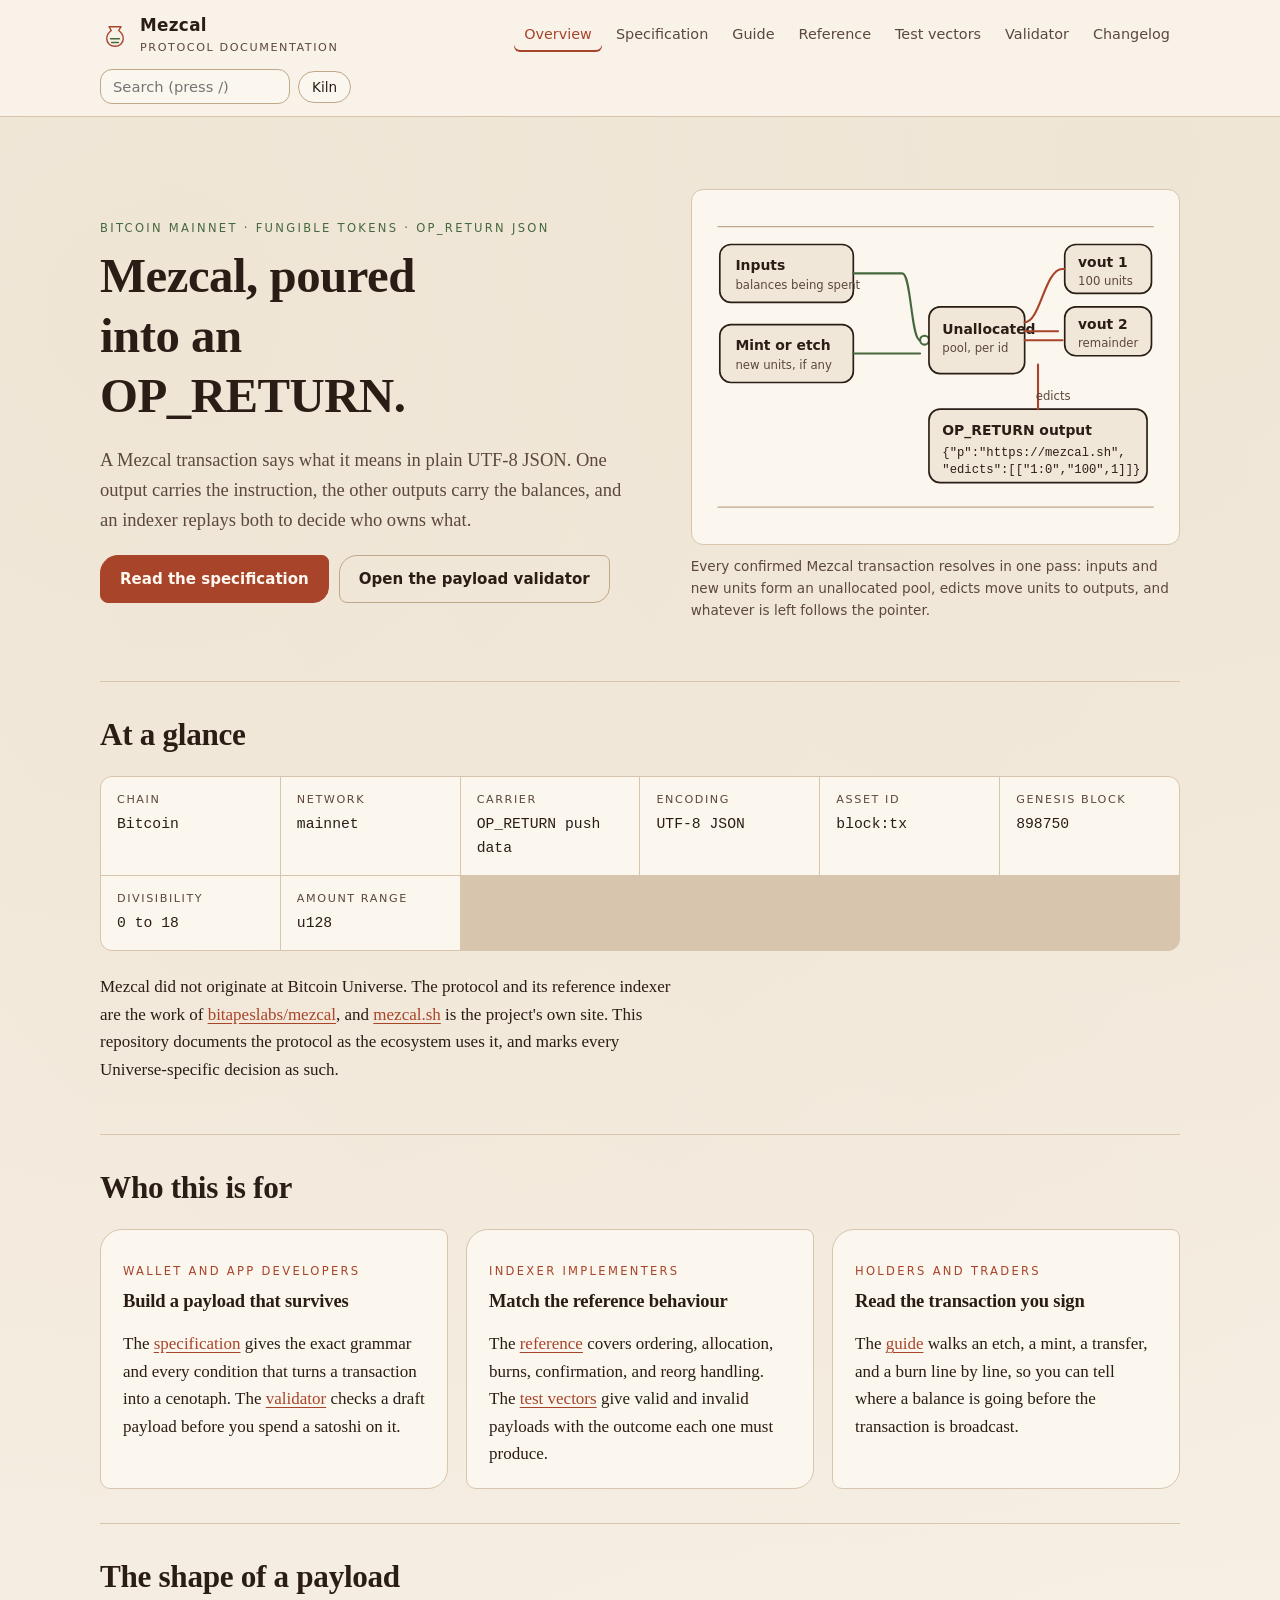
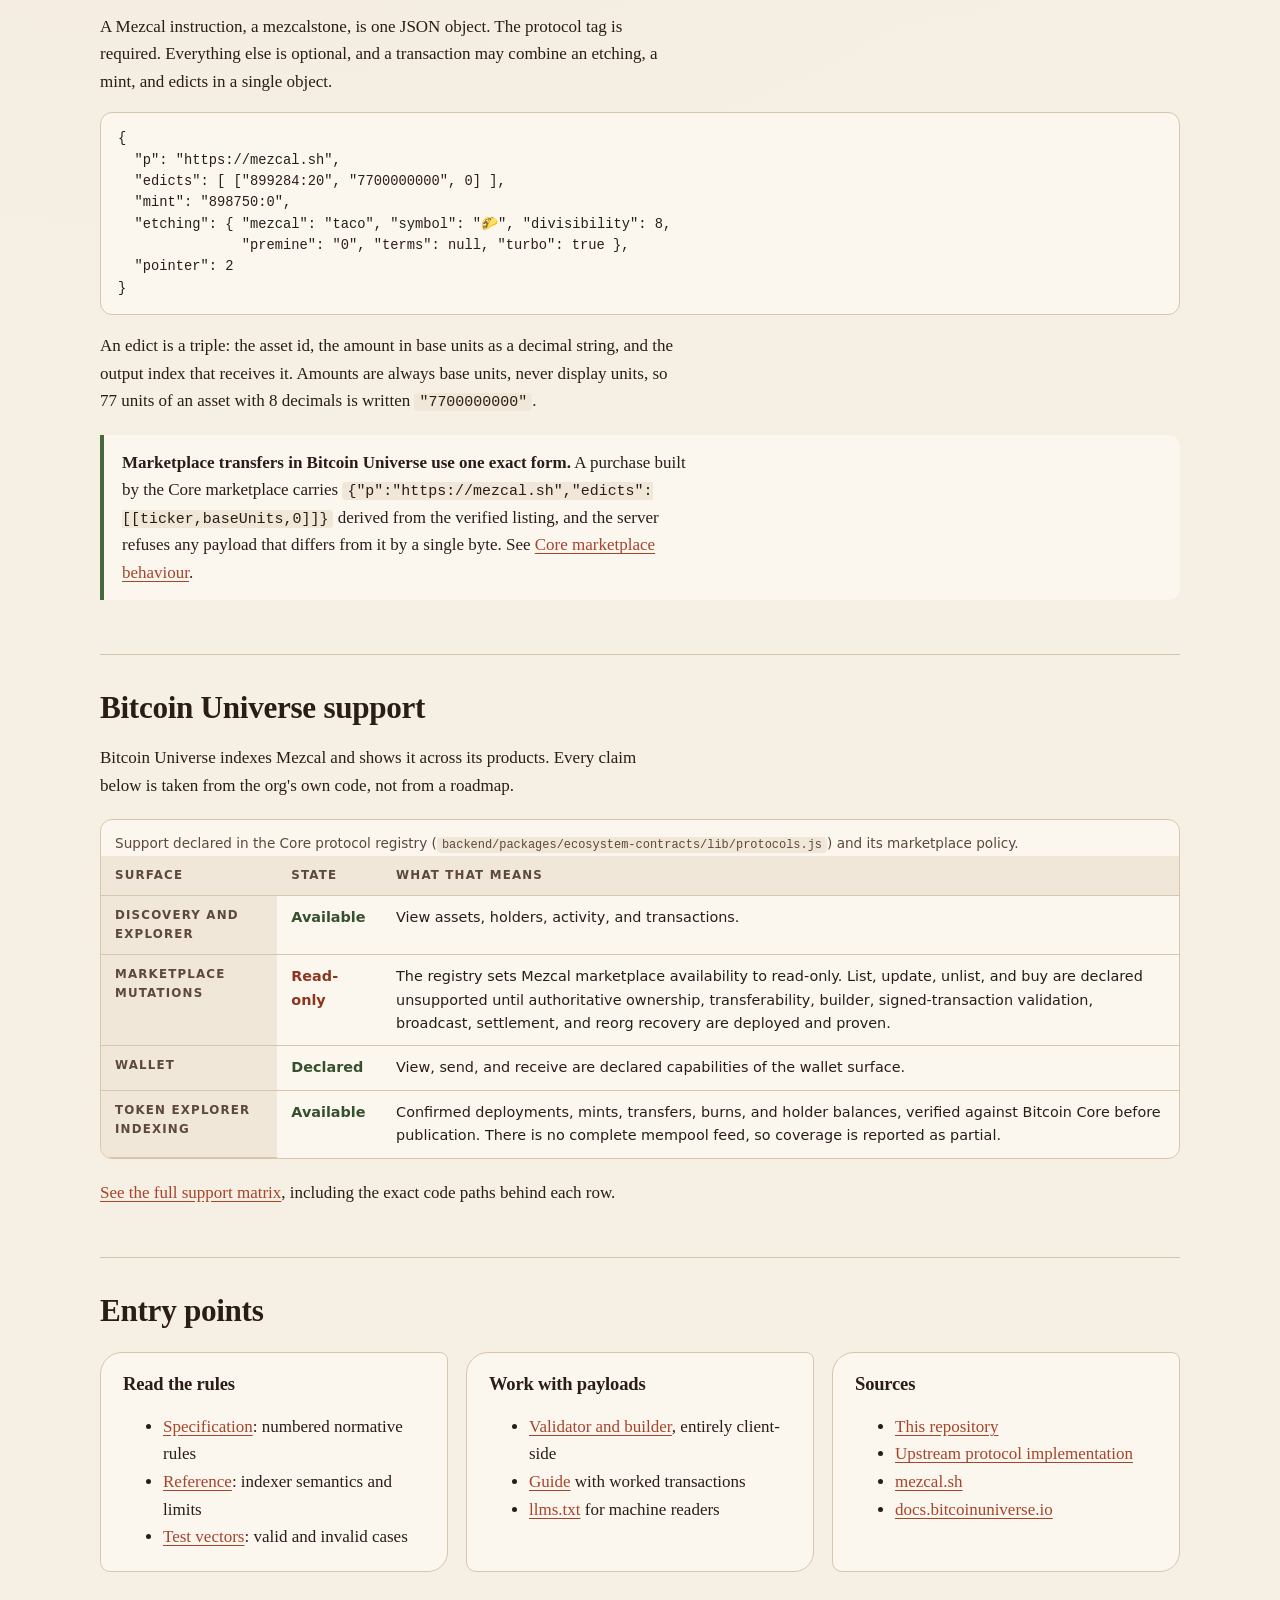
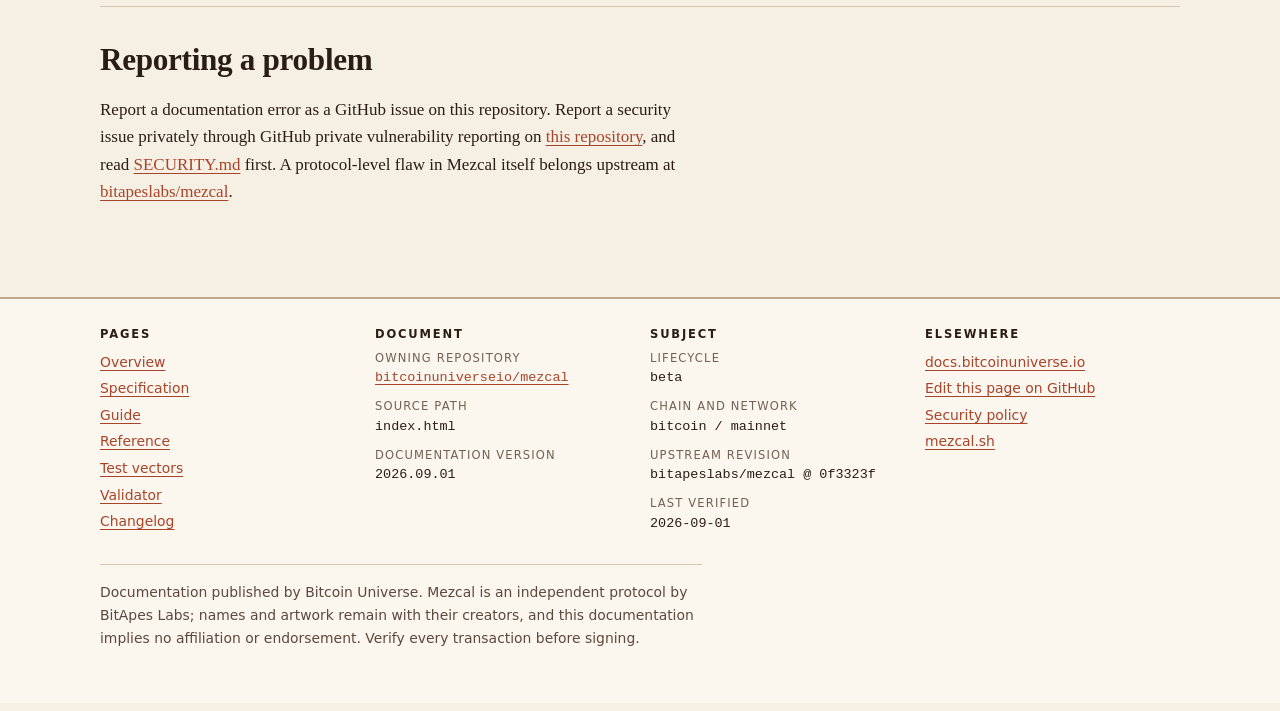
==== commit 632ecd9c: "docs: rebuild the Mezcal site as complete protocol documentation The repository held one promotional" ====
--- a/index.html
+++ b/index.html
@@ -1,61 +1,269 @@
 <!doctype html>
 <html lang="en">
 <head>
-  <meta charset="utf-8">
-  <meta name="viewport" content="width=device-width,initial-scale=1">
-  <meta name="description" content="Discover Mezcal, readable JSON-native assets poured directly into Bitcoin transactions.">
-  <meta name="theme-color" content="#0b0b0b">
-  <meta property="og:title" content="Mezcal | A cleaner pour for Bitcoin assets">
-  <meta property="og:description" content="Readable Mezcalstones, Bitcoin-native ownership, and expressive on-chain launches.">
-  <title>Mezcal | A cleaner pour for Bitcoin assets</title>
-  <link rel="icon" href="https://mezcal.sh/favicon.ico">
-  <link rel="stylesheet" href="theme.css">
+<meta charset="utf-8">
+<meta name="viewport" content="width=device-width,initial-scale=1">
+<title>Mezcal protocol documentation | Bitcoin Universe</title>
+<meta name="description" content="Mezcal is a fungible token protocol carried as UTF-8 JSON in a Bitcoin OP_RETURN output. Specification, guide, indexer semantics, test vectors, and a payload validator.">
+<link rel="canonical" href="https://bitcoinuniverseio.github.io/mezcal/">
+<meta name="theme-color" content="#a8442a" media="(prefers-color-scheme: light)">
+<meta name="theme-color" content="#17120f" media="(prefers-color-scheme: dark)">
+<meta property="og:type" content="website">
+<meta property="og:site_name" content="Bitcoin Universe protocol documentation">
+<meta property="og:title" content="Mezcal protocol documentation">
+<meta property="og:description" content="A fungible token protocol carried as UTF-8 JSON in a Bitcoin OP_RETURN output. Payload grammar, edict semantics, indexer rules, test vectors, and a client-side validator.">
+<meta property="og:url" content="https://bitcoinuniverseio.github.io/mezcal/">
+<meta property="og:image" content="https://bitcoinuniverseio.github.io/mezcal/og-mezcal.svg">
+<meta name="twitter:card" content="summary_large_image">
+<link rel="icon" href="favicon.svg" type="image/svg+xml">
+<link rel="stylesheet" href="theme.css">
 </head>
 <body>
-  <header class="shell topbar">
-    <a class="brand" href="./"><img src="https://mezcal.sh/favicon.ico" alt="Mezcal symbol"><strong>mezcal</strong></a>
-    <nav class="nav" aria-label="Primary"><a href="#why">Why Mezcal</a><a href="#journey">The journey</a><a href="#control">Stay in control</a></nav>
-    <a class="top-action" href="https://mezcal.sh">Enter Mezcal ↗</a>
-  </header>
-  <main>
-    <div class="shell hero">
-      <div>
-        <div class="eyebrow">JSON clarity. Bitcoin permanence.</div>
-        <h1>A cleaner pour<br>for <span class="lime">Bitcoin assets.</span></h1>
-        <p class="lead">Mezcal brings Runes-inspired assets to Bitcoin through readable UTF-8 JSON, turning etchings, mints, and output allocations into an on-chain story people can inspect.</p>
-        <div class="tags"><span class="tag">Readable Mezcalstones</span><span class="tag">Bitcoin outputs</span><span class="tag">Expressive launches</span></div>
-        <div class="hero-actions"><a class="button" href="https://mezcal.sh">Enter Mezcal</a><a class="button ghost" href="#why">Taste the difference</a></div>
-      </div>
+<a class="skip" href="#main">Skip to content</a>
+<header class="masthead">
+  <div class="shell masthead-inner">
+    <a class="brand" href="./" aria-label="Mezcal protocol documentation, home">
+      <svg viewBox="0 0 40 40" aria-hidden="true" focusable="false">
+        <path class="dia-clay" d="M12 9h16l-3 5c4 3 6 7 6 11 0 6-5 10-11 10S9 31 9 25c0-4 2-8 6-11z"/>
+        <path class="dia-agave" d="M14 25h12M15.5 30h9"/>
+      </svg>
+      <span>Mezcal<small>Protocol documentation</small></span>
+    </a>
+    <nav class="site-nav" aria-label="Primary">
+      <a href="./" aria-current="page">Overview</a>
+      <a href="spec.html">Specification</a>
+      <a href="guide.html">Guide</a>
+      <a href="reference.html">Reference</a>
+      <a href="vectors.html">Test vectors</a>
+      <a href="validator.html">Validator</a>
+      <a href="changelog.html">Changelog</a>
+    </nav>
+    <div class="tools">
+      <div class="search-wrap">
+        <label class="sr-only" for="site-search">Search this documentation</label>
+        <input id="site-search" type="search" placeholder="Search (press /)" autocomplete="off" spellcheck="false">
+        <div id="search-results" class="search-results" hidden role="region" aria-label="Search results"></div>
+      </div>
+      <button id="theme-toggle" class="theme-toggle" type="button" hidden>Kiln</button>
     </div>
-    <div class="rule"></div>
-
-    <section id="why"><div class="shell">
-      <div class="section-heading"><div><div class="eyebrow">The Mezcal difference</div><h2>Readable intent.<br>Native Bitcoin ownership.</h2></div><p>A Mezcalstone places UTF-8 JSON directly after OP_RETURN. The message is easy to recognize, while transaction outputs complete the asset allocation.</p></div>
-      <div class="columns">
-        <article class="panel card"><div class="overline">01 / READABLE</div><h3>JSON you can inspect</h3><p>Asset intent is carried in a familiar, human-readable message inside the Bitcoin transaction.</p></article>
-        <article class="panel card"><div class="overline">02 / BITCOIN</div><h3>Ownership in outputs</h3><p>Etchings, mints, edicts, and pointers shape asset amounts across transaction outputs.</p></article>
-        <article class="panel card"><div class="overline">03 / EXPRESSIVE</div><h3>Launches with character</h3><p>Flexible mint terms and clear allocation choices give communities room to tell distinct stories.</p></article>
-      </div>
-    </div></section>
-
-    <section id="journey"><div class="shell">
-      <div class="section-heading"><div><div class="eyebrow">From first pour to next owner</div><h2>Etch. Mint. Allocate. Belong.</h2></div><p>Mezcal combines a readable message with the final Bitcoin transaction shape. Each confirmed action adds another visible chapter to the asset.</p></div>
-      <div class="flow">
-        <article><b>01</b><h3>Etch</h3><p>A name, symbol, divisibility, and mint story give the asset its identity.</p></article>
-        <article><b>02</b><h3>Mint</h3><p>People participate according to the asset's on-chain terms.</p></article>
-        <article><b>03</b><h3>Allocate</h3><p>Edicts and a pointer direct amounts to Bitcoin outputs.</p></article>
-        <article><b>04</b><h3>Own</h3><p>Confirmed outputs carry the asset under the holder's keys.</p></article>
-      </div>
-    </div></section>
-
-    <section id="control"><div class="shell">
-      <div class="section-heading"><div><div class="eyebrow">Your keys, your pour</div><h2>See the whole transaction before you sign.</h2></div><p>The readable message tells part of the story; the output layout completes it. Both deserve a final look in your wallet.</p></div>
-      <div class="callout"><strong>Keep every detail intentional.</strong> Check the asset identity, amount, destination output, pointer, recipient, and miner fee. Malformed details can invalidate the asset action even when the Bitcoin transaction itself confirms.</div>
-      <div class="source-list" style="margin-top:16px"><a class="source" href="https://mezcal.sh"><span>Enter the official Mezcal experience</span><small>OPEN ↗</small></a><a class="source" href="https://github.com/bitcoinuniverse"><span>Discover Bitcoin Universe</span><small>OPEN ↗</small></a></div>
-    </div></section>
-
-    <section><div class="shell"><div class="provenance"><img src="https://mezcal.sh/favicon.ico" alt="Mezcal symbol"><div><strong>A visual toast to Mezcal.</strong> The favicon and green, yellow, gold, and black cues celebrate the <a href="https://mezcal.sh">official Mezcal experience</a>.</div></div></div></section>
-  </main>
-  <footer class="footer"><div class="shell">Mezcal, presented by <a href="https://github.com/bitcoinuniverse">Bitcoin Universe</a>. Review every Bitcoin transaction before signing.</div></footer>
+  </div>
+</header>
+
+<main id="main">
+  <div class="shell">
+
+    <section class="hero" aria-labelledby="title">
+      <div class="hero-grid">
+        <div>
+          <p class="eyebrow">Bitcoin mainnet &middot; fungible tokens &middot; OP_RETURN JSON</p>
+          <h1 id="title">Mezcal, poured into an OP_RETURN.</h1>
+          <p class="lede">A Mezcal transaction says what it means in plain UTF-8 JSON. One output carries the instruction, the other outputs carry the balances, and an indexer replays both to decide who owns what.</p>
+          <div class="actions">
+            <a class="button" href="spec.html">Read the specification</a>
+            <a class="button ghost" href="validator.html">Open the payload validator</a>
+          </div>
+        </div>
+        <figure>
+          <svg viewBox="0 0 420 300" role="img" aria-labelledby="heroTitle heroDesc">
+            <title id="heroTitle">A Mezcal transaction at a glance</title>
+            <desc id="heroDesc">Transaction inputs carrying Mezcal balances flow into a transaction. One OP_RETURN output holds the JSON instruction. The remaining outputs receive the allocated balances, and any unallocated remainder follows the pointer.</desc>
+            <g class="dia-hatch">
+              <path d="M14 24h392M14 276h392"/>
+            </g>
+            <rect x="16" y="40" width="120" height="52" rx="10" class="dia-fill"/>
+            <text x="30" y="63" class="dia-t head">Inputs</text>
+            <text x="30" y="80" class="dia-t small">balances being spent</text>
+
+            <rect x="16" y="112" width="120" height="52" rx="10" class="dia-fill"/>
+            <text x="30" y="135" class="dia-t head">Mint or etch</text>
+            <text x="30" y="152" class="dia-t small">new units, if any</text>
+
+            <path class="dia-agave" d="M136 66h44c8 0 8 60 16 60M136 138h60"/>
+            <circle cx="200" cy="126" r="4" class="dia-agave"/>
+
+            <rect x="204" y="96" width="86" height="60" rx="10" class="dia-fill"/>
+            <text x="216" y="120" class="dia-t head">Unallocated</text>
+            <text x="216" y="137" class="dia-t small">pool, per id</text>
+
+            <rect x="204" y="188" width="196" height="66" rx="10" class="dia-fill"/>
+            <text x="216" y="211" class="dia-t head">OP_RETURN output</text>
+            <text x="216" y="230" class="dia-t mono">{"p":"https://mezcal.sh",</text>
+            <text x="216" y="245" class="dia-t mono"> "edicts":[["1:0","100",1]]}</text>
+
+            <path class="dia-clay" d="M290 126h34M302 188v-40"/>
+            <text x="300" y="180" class="dia-t small">edicts</text>
+
+            <rect x="326" y="40" width="78" height="44" rx="10" class="dia-fill"/>
+            <text x="338" y="60" class="dia-t head">vout 1</text>
+            <text x="338" y="76" class="dia-t small">100 units</text>
+
+            <rect x="326" y="96" width="78" height="44" rx="10" class="dia-fill"/>
+            <text x="338" y="116" class="dia-t head">vout 2</text>
+            <text x="338" y="132" class="dia-t small">remainder</text>
+
+            <path class="dia-clay" d="M290 118h30M324 62h2"/>
+            <path class="dia-clay" d="M290 110c14 0 18-48 34-48"/>
+          </svg>
+          <figcaption>Every confirmed Mezcal transaction resolves in one pass: inputs and new units form an unallocated pool, edicts move units to outputs, and whatever is left follows the pointer.</figcaption>
+        </figure>
+      </div>
+    </section>
+
+    <section aria-labelledby="at-a-glance">
+      <h2 id="at-a-glance">At a glance</h2>
+      <dl class="facts">
+        <div><dt>Chain</dt><dd>Bitcoin</dd></div>
+        <div><dt>Network</dt><dd>mainnet</dd></div>
+        <div><dt>Carrier</dt><dd>OP_RETURN push data</dd></div>
+        <div><dt>Encoding</dt><dd>UTF-8 JSON</dd></div>
+        <div><dt>Asset id</dt><dd>block:tx</dd></div>
+        <div><dt>Genesis block</dt><dd>898750</dd></div>
+        <div><dt>Divisibility</dt><dd>0 to 18</dd></div>
+        <div><dt>Amount range</dt><dd>u128</dd></div>
+      </dl>
+      <p>Mezcal did not originate at Bitcoin Universe. The protocol and its reference indexer are the work of <a href="https://github.com/bitapeslabs/mezcal">bitapeslabs/mezcal</a>, and <a href="https://mezcal.sh">mezcal.sh</a> is the project's own site. This repository documents the protocol as the ecosystem uses it, and marks every Universe-specific decision as such.</p>
+    </section>
+
+    <section aria-labelledby="who">
+      <h2 id="who">Who this is for</h2>
+      <div class="cards">
+        <article class="card">
+          <p class="eyebrow">Wallet and app developers</p>
+          <h3>Build a payload that survives</h3>
+          <p>The <a href="spec.html">specification</a> gives the exact grammar and every condition that turns a transaction into a cenotaph. The <a href="validator.html">validator</a> checks a draft payload before you spend a satoshi on it.</p>
+        </article>
+        <article class="card">
+          <p class="eyebrow">Indexer implementers</p>
+          <h3>Match the reference behaviour</h3>
+          <p>The <a href="reference.html">reference</a> covers ordering, allocation, burns, confirmation, and reorg handling. The <a href="vectors.html">test vectors</a> give valid and invalid payloads with the outcome each one must produce.</p>
+        </article>
+        <article class="card">
+          <p class="eyebrow">Holders and traders</p>
+          <h3>Read the transaction you sign</h3>
+          <p>The <a href="guide.html">guide</a> walks an etch, a mint, a transfer, and a burn line by line, so you can tell where a balance is going before the transaction is broadcast.</p>
+        </article>
+      </div>
+    </section>
+
+    <section aria-labelledby="shape">
+      <h2 id="shape">The shape of a payload</h2>
+      <p>A Mezcal instruction, a mezcalstone, is one JSON object. The protocol tag is required. Everything else is optional, and a transaction may combine an etching, a mint, and edicts in a single object.</p>
+<pre><code>{
+  "p": "https://mezcal.sh",
+  "edicts": [ ["899284:20", "7700000000", 0] ],
+  "mint": "898750:0",
+  "etching": { "mezcal": "taco", "symbol": "&#x1F32E;", "divisibility": 8,
+               "premine": "0", "terms": null, "turbo": true },
+  "pointer": 2
+}</code></pre>
+      <p>An edict is a triple: the asset id, the amount in base units as a decimal string, and the output index that receives it. Amounts are always base units, never display units, so 77 units of an asset with 8 decimals is written <code>"7700000000"</code>.</p>
+      <div class="note">
+        <p><strong>Marketplace transfers in Bitcoin Universe use one exact form.</strong> A purchase built by the Core marketplace carries <code>{"p":"https://mezcal.sh","edicts":[[ticker,baseUnits,0]]}</code> derived from the verified listing, and the server refuses any payload that differs from it by a single byte. See <a href="reference.html#marketplace">Core marketplace behaviour</a>.</p>
+      </div>
+    </section>
+
+    <section aria-labelledby="support">
+      <h2 id="support">Bitcoin Universe support</h2>
+      <p>Bitcoin Universe indexes Mezcal and shows it across its products. Every claim below is taken from the org's own code, not from a roadmap.</p>
+      <div class="table-wrap">
+        <table>
+          <caption>Support declared in the Core protocol registry (<code>backend/packages/ecosystem-contracts/lib/protocols.js</code>) and its marketplace policy.</caption>
+          <thead><tr><th scope="col">Surface</th><th scope="col">State</th><th scope="col">What that means</th></tr></thead>
+          <tbody>
+            <tr><th scope="row">Discovery and explorer</th><td class="yes">Available</td><td>View assets, holders, activity, and transactions.</td></tr>
+            <tr><th scope="row">Marketplace mutations</th><td class="no">Read-only</td><td>The registry sets Mezcal marketplace availability to read-only. List, update, unlist, and buy are declared unsupported until authoritative ownership, transferability, builder, signed-transaction validation, broadcast, settlement, and reorg recovery are deployed and proven.</td></tr>
+            <tr><th scope="row">Wallet</th><td class="yes">Declared</td><td>View, send, and receive are declared capabilities of the wallet surface.</td></tr>
+            <tr><th scope="row">Token explorer indexing</th><td class="yes">Available</td><td>Confirmed deployments, mints, transfers, burns, and holder balances, verified against Bitcoin Core before publication. There is no complete mempool feed, so coverage is reported as partial.</td></tr>
+          </tbody>
+        </table>
+      </div>
+      <p><a href="guide.html#support">See the full support matrix</a>, including the exact code paths behind each row.</p>
+    </section>
+
+    <section aria-labelledby="entry">
+      <h2 id="entry">Entry points</h2>
+      <div class="cards">
+        <article class="card">
+          <h3>Read the rules</h3>
+          <ul>
+            <li><a href="spec.html">Specification</a>: numbered normative rules</li>
+            <li><a href="reference.html">Reference</a>: indexer semantics and limits</li>
+            <li><a href="vectors.html">Test vectors</a>: valid and invalid cases</li>
+          </ul>
+        </article>
+        <article class="card">
+          <h3>Work with payloads</h3>
+          <ul>
+            <li><a href="validator.html">Validator and builder</a>, entirely client-side</li>
+            <li><a href="guide.html">Guide</a> with worked transactions</li>
+            <li><a href="llms.txt">llms.txt</a> for machine readers</li>
+          </ul>
+        </article>
+        <article class="card">
+          <h3>Sources</h3>
+          <ul>
+            <li><a href="https://github.com/bitcoinuniverseio/mezcal">This repository</a></li>
+            <li><a href="https://github.com/bitapeslabs/mezcal">Upstream protocol implementation</a></li>
+            <li><a href="https://mezcal.sh">mezcal.sh</a></li>
+            <li><a href="https://docs.bitcoinuniverse.io">docs.bitcoinuniverse.io</a></li>
+          </ul>
+        </article>
+      </div>
+    </section>
+
+    <section aria-labelledby="security">
+      <h2 id="security">Reporting a problem</h2>
+      <p>Report a documentation error as a GitHub issue on this repository. Report a security issue privately through GitHub private vulnerability reporting on <a href="https://github.com/bitcoinuniverseio/mezcal/security/advisories/new">this repository</a>, and read <a href="https://github.com/bitcoinuniverseio/mezcal/blob/main/SECURITY.md">SECURITY.md</a> first. A protocol-level flaw in Mezcal itself belongs upstream at <a href="https://github.com/bitapeslabs/mezcal">bitapeslabs/mezcal</a>.</p>
+    </section>
+
+  </div>
+</main>
+
+<footer class="site-footer">
+  <div class="shell">
+    <div class="footer-grid">
+      <div>
+        <h2>Pages</h2>
+        <ul>
+          <li><a href="./">Overview</a></li>
+          <li><a href="spec.html">Specification</a></li>
+          <li><a href="guide.html">Guide</a></li>
+          <li><a href="reference.html">Reference</a></li>
+          <li><a href="vectors.html">Test vectors</a></li>
+          <li><a href="validator.html">Validator</a></li>
+          <li><a href="changelog.html">Changelog</a></li>
+        </ul>
+      </div>
+      <div>
+        <h2>Document</h2>
+        <dl>
+          <dt>Owning repository</dt><dd><a href="https://github.com/bitcoinuniverseio/mezcal">bitcoinuniverseio/mezcal</a></dd>
+          <dt>Source path</dt><dd>index.html</dd>
+          <dt>Documentation version</dt><dd>2026.09.01</dd>
+        </dl>
+      </div>
+      <div>
+        <h2>Subject</h2>
+        <dl>
+          <dt>Lifecycle</dt><dd>beta</dd>
+          <dt>Chain and network</dt><dd>bitcoin / mainnet</dd>
+          <dt>Upstream revision</dt><dd>bitapeslabs/mezcal @ 0f3323f</dd>
+          <dt>Last verified</dt><dd>2026-09-01</dd>
+        </dl>
+      </div>
+      <div>
+        <h2>Elsewhere</h2>
+        <ul>
+          <li><a href="https://docs.bitcoinuniverse.io">docs.bitcoinuniverse.io</a></li>
+          <li><a href="https://github.com/bitcoinuniverseio/mezcal/edit/main/index.html">Edit this page on GitHub</a></li>
+          <li><a href="https://github.com/bitcoinuniverseio/mezcal/blob/main/SECURITY.md">Security policy</a></li>
+          <li><a href="https://mezcal.sh">mezcal.sh</a></li>
+        </ul>
+      </div>
+    </div>
+    <p class="colophon">Documentation published by Bitcoin Universe. Mezcal is an independent protocol by BitApes Labs; names and artwork remain with their creators, and this documentation implies no affiliation or endorsement. Verify every transaction before signing.</p>
+  </div>
+</footer>
+<script src="site.js" defer></script>
 </body>
 </html>
--- a/theme.css
+++ b/theme.css
@@ -1,149 +1,996 @@
-@font-face {
-  font-family: "Red Hat Display";
-  src: url("https://mezcal.sh/_next/static/media/c609bc916991e10c-s.p.woff2") format("woff2");
-  font-display: swap;
-}
-
-@font-face {
-  font-family: "Red Hat Mono";
-  src: url("https://mezcal.sh/_next/static/media/c6590e94fb93f6bd-s.p.woff2") format("woff2");
-  font-display: swap;
-}
+/* Mezcal protocol documentation: crafted earthenware.
+   Hand-thrown warmth, exact numbers. No build step, no external assets. */
 
 :root {
-  --mezcal-green: #16e265;
-  --mezcal-green-dark: #13c957;
-  --mezcal-yellow: #ffd600;
-  --mezcal-gold: #ffcb6b;
-  --mezcal-black: #0b0b0b;
-  --mezcal-panel: #111111;
-  --mezcal-panel-raised: #191919;
-  --mezcal-line: #2c2c2c;
-  --mezcal-muted: #8d8d8d;
-  --mezcal-text: #ffffff;
-  --display: "Red Hat Display", Inter, ui-sans-serif, system-ui, sans-serif;
-  --mono: "Red Hat Mono", "SFMono-Regular", Consolas, monospace;
-  --max: 1180px;
-}
-
-* { box-sizing: border-box; }
-html { scroll-behavior: smooth; overflow-x: hidden; }
+  color-scheme: light dark;
+
+  --bg: #f6efe4;
+  --bg-grain: #efe5d5;
+  --surface: #fbf6ee;
+  --surface-2: #f1e7d8;
+  --ink: #2a1d16;
+  --ink-soft: #5c483c;
+  --line: #d8c5ad;
+  --line-strong: #c0a88a;
+  --clay: #a8442a;
+  --clay-deep: #8c3620;
+  --agave: #46683f;
+  --agave-deep: #35502f;
+  --on-clay: #fff8f0;
+  --focus: #1f5f8b;
+
+  --radius-s: 6px;
+  --radius-m: 12px;
+  --radius-l: 22px 8px 20px 10px;
+
+  --font: "Iowan Old Style", "Palatino Linotype", Palatino, Georgia,
+    "Times New Roman", serif;
+  --font-ui: system-ui, -apple-system, "Segoe UI", Roboto, "Helvetica Neue",
+    Arial, sans-serif;
+  --font-mono: ui-monospace, "Cascadia Mono", "SFMono-Regular", Menlo, Consolas,
+    "Liberation Mono", monospace;
+
+  --measure: 68ch;
+  --shell: 1120px;
+}
+
+@media (prefers-color-scheme: dark) {
+  :root {
+    --bg: #17120f;
+    --bg-grain: #1c1613;
+    --surface: #1f1915;
+    --surface-2: #2a221c;
+    --ink: #f2e7d8;
+    --ink-soft: #c4b3a1;
+    --line: #3d332b;
+    --line-strong: #57493d;
+    --clay: #e2825c;
+    --clay-deep: #f0a183;
+    --agave: #8fbf7e;
+    --agave-deep: #a9d199;
+    --on-clay: #1a120e;
+    --focus: #8ec8f0;
+  }
+}
+
+html[data-theme="light"] {
+  --bg: #f6efe4;
+  --bg-grain: #efe5d5;
+  --surface: #fbf6ee;
+  --surface-2: #f1e7d8;
+  --ink: #2a1d16;
+  --ink-soft: #5c483c;
+  --line: #d8c5ad;
+  --line-strong: #c0a88a;
+  --clay: #a8442a;
+  --clay-deep: #8c3620;
+  --agave: #46683f;
+  --agave-deep: #35502f;
+  --on-clay: #fff8f0;
+  --focus: #1f5f8b;
+}
+
+html[data-theme="dark"] {
+  --bg: #17120f;
+  --bg-grain: #1c1613;
+  --surface: #1f1915;
+  --surface-2: #2a221c;
+  --ink: #f2e7d8;
+  --ink-soft: #c4b3a1;
+  --line: #3d332b;
+  --line-strong: #57493d;
+  --clay: #e2825c;
+  --clay-deep: #f0a183;
+  --agave: #8fbf7e;
+  --agave-deep: #a9d199;
+  --on-clay: #1a120e;
+  --focus: #8ec8f0;
+}
+
+* {
+  box-sizing: border-box;
+}
+
+html {
+  scroll-behavior: smooth;
+  -webkit-text-size-adjust: 100%;
+}
+
+@media (prefers-reduced-motion: reduce) {
+  html {
+    scroll-behavior: auto;
+  }
+  * {
+    transition: none !important;
+  }
+}
+
 body {
   margin: 0;
-  color: var(--mezcal-text);
-  background:
-    radial-gradient(circle at 82% 4%, rgba(43, 221, 102, 0.17), transparent 26rem),
-    radial-gradient(circle at 12% 68%, rgba(255, 214, 0, 0.08), transparent 23rem),
-    var(--mezcal-black);
-  font-family: var(--display);
+  background-color: var(--bg);
+  background-image: radial-gradient(
+      circle at 12% 8%,
+      var(--bg-grain) 0,
+      transparent 42%
+    ),
+    radial-gradient(circle at 88% 4%, var(--bg-grain) 0, transparent 38%);
+  color: var(--ink);
+  font-family: var(--font);
+  font-size: 17px;
+  line-height: 1.62;
+}
+
+.shell {
+  width: 100%;
+  max-width: var(--shell);
+  margin: 0 auto;
+  padding: 0 20px;
+}
+
+.skip {
+  position: absolute;
+  left: -9999px;
+  top: 0;
+  background: var(--clay);
+  color: var(--on-clay);
+  padding: 10px 16px;
+  z-index: 50;
+  border-radius: 0 0 var(--radius-m) 0;
+}
+.skip:focus {
+  left: 0;
+}
+
+.sr-only {
+  position: absolute;
+  width: 1px;
+  height: 1px;
+  padding: 0;
+  margin: -1px;
+  overflow: hidden;
+  clip: rect(0 0 0 0);
+  white-space: nowrap;
+  border: 0;
+}
+
+a {
+  color: var(--clay);
+  text-underline-offset: 3px;
+}
+a:hover {
+  color: var(--clay-deep);
+}
+
+:focus-visible {
+  outline: 3px solid var(--focus);
+  outline-offset: 2px;
+  border-radius: 3px;
+}
+
+/* ---------- masthead ---------- */
+
+.masthead {
+  border-bottom: 1px solid var(--line);
+  background: color-mix(in srgb, var(--surface) 80%, transparent);
+}
+
+.masthead-inner {
+  display: flex;
+  flex-wrap: wrap;
+  gap: 12px 18px;
+  align-items: center;
+  padding-top: 12px;
+  padding-bottom: 12px;
+}
+
+.brand {
+  display: inline-flex;
+  align-items: center;
+  gap: 10px;
+  text-decoration: none;
+  color: var(--ink);
+  font-weight: 700;
+  letter-spacing: 0.02em;
+}
+.brand svg {
+  width: 30px;
+  height: 30px;
+  flex: none;
+}
+.brand span {
+  font-family: var(--font-ui);
+  font-size: 1.05rem;
+}
+.brand small {
+  display: block;
+  font-family: var(--font-ui);
+  font-size: 0.7rem;
+  font-weight: 500;
+  letter-spacing: 0.14em;
+  text-transform: uppercase;
+  color: var(--ink-soft);
+}
+
+.site-nav {
+  display: flex;
+  flex-wrap: wrap;
+  gap: 2px 4px;
+  margin-left: auto;
+  font-family: var(--font-ui);
+  font-size: 0.9rem;
+}
+.site-nav a {
+  color: var(--ink-soft);
+  text-decoration: none;
+  padding: 6px 10px;
+  border-radius: var(--radius-s);
+}
+.site-nav a:hover {
+  color: var(--ink);
+  background: var(--surface-2);
+}
+.site-nav a[aria-current="page"] {
+  color: var(--clay);
+  box-shadow: inset 0 -2px 0 var(--clay);
+}
+
+.tools {
+  display: flex;
+  gap: 8px;
+  align-items: center;
+}
+
+.search-wrap {
+  position: relative;
+}
+
+input[type="search"],
+input[type="text"],
+input[type="number"],
+select,
+textarea {
+  font-family: var(--font-ui);
+  font-size: 0.92rem;
+  color: var(--ink);
+  background: var(--surface);
+  border: 1px solid var(--line-strong);
+  border-radius: var(--radius-m);
+  padding: 8px 12px;
+  width: 100%;
+}
+textarea {
+  font-family: var(--font-mono);
+  font-size: 0.86rem;
+  line-height: 1.5;
+  min-height: 130px;
+  resize: vertical;
+}
+
+#site-search {
+  width: 190px;
+  max-width: 46vw;
+}
+
+.theme-toggle {
+  font-family: var(--font-ui);
+  font-size: 0.85rem;
+  background: var(--surface);
+  color: var(--ink);
+  border: 1px solid var(--line-strong);
+  border-radius: 999px;
+  padding: 7px 13px;
+  cursor: pointer;
+  white-space: nowrap;
+}
+.theme-toggle:hover {
+  background: var(--surface-2);
+}
+
+.search-results {
+  position: absolute;
+  right: 0;
+  top: calc(100% + 8px);
+  width: min(460px, 88vw);
+  background: var(--surface);
+  border: 1px solid var(--line-strong);
+  border-radius: var(--radius-m);
+  box-shadow: 0 18px 40px rgba(42, 29, 22, 0.18);
+  padding: 6px;
+  z-index: 40;
+  max-height: 68vh;
+  overflow-y: auto;
+}
+.search-results[hidden] {
+  display: none;
+}
+.search-results a {
+  display: block;
+  padding: 9px 11px;
+  border-radius: var(--radius-s);
+  text-decoration: none;
+  color: var(--ink);
+  font-family: var(--font-ui);
+}
+.search-results a:hover,
+.search-results a:focus {
+  background: var(--surface-2);
+}
+.search-results strong {
+  display: block;
+  font-size: 0.94rem;
+  color: var(--clay);
+}
+.search-results span {
+  display: block;
+  font-size: 0.82rem;
+  color: var(--ink-soft);
+}
+.search-results p {
+  margin: 0;
+  padding: 12px;
+  font-family: var(--font-ui);
+  font-size: 0.88rem;
+  color: var(--ink-soft);
+}
+
+/* ---------- structure ---------- */
+
+main {
+  display: block;
+  padding-bottom: 40px;
+}
+
+section {
+  padding: 34px 0;
+  border-bottom: 1px solid var(--line);
+}
+section:last-of-type {
+  border-bottom: 0;
+}
+
+h1,
+h2,
+h3,
+h4 {
+  line-height: 1.22;
+  letter-spacing: -0.01em;
+  margin: 0 0 12px;
+}
+h1 {
+  font-size: clamp(2rem, 5.2vw, 3.05rem);
+}
+h2 {
+  font-size: clamp(1.45rem, 3.2vw, 1.95rem);
+}
+h3 {
+  font-size: 1.16rem;
+}
+h4 {
+  font-size: 1rem;
+  font-family: var(--font-ui);
+}
+
+p,
+li {
+  max-width: var(--measure);
+}
+
+.lede {
+  font-size: 1.16rem;
+  color: var(--ink-soft);
+}
+
+.eyebrow {
+  font-family: var(--font-ui);
+  font-size: 0.72rem;
+  letter-spacing: 0.2em;
+  text-transform: uppercase;
+  color: var(--agave);
+  margin-bottom: 10px;
+}
+
+.hero {
+  padding: 46px 0 34px;
+}
+.hero h1 {
+  max-width: 16ch;
+}
+.hero .lede {
+  max-width: 58ch;
+}
+
+.hero-grid {
+  display: grid;
+  gap: 28px;
+  grid-template-columns: minmax(0, 1.15fr) minmax(0, 1fr);
+  align-items: center;
+}
+@media (max-width: 860px) {
+  .hero-grid {
+    grid-template-columns: 1fr;
+  }
+}
+
+.actions {
+  display: flex;
+  flex-wrap: wrap;
+  gap: 10px;
+  margin-top: 20px;
+}
+
+.button {
+  display: inline-block;
+  font-family: var(--font-ui);
+  font-size: 0.94rem;
+  font-weight: 600;
+  text-decoration: none;
+  padding: 11px 19px;
+  border-radius: 18px 7px 16px 8px;
+  background: var(--clay);
+  color: var(--on-clay);
+  border: 1px solid var(--clay);
+  cursor: pointer;
+}
+.button:hover {
+  background: var(--clay-deep);
+  border-color: var(--clay-deep);
+  color: var(--on-clay);
+}
+.button.ghost {
+  background: transparent;
+  color: var(--ink);
+  border-color: var(--line-strong);
+}
+.button.ghost:hover {
+  background: var(--surface-2);
+  color: var(--ink);
+}
+
+.facts {
+  display: grid;
+  gap: 1px;
+  grid-template-columns: repeat(auto-fit, minmax(168px, 1fr));
+  background: var(--line);
+  border: 1px solid var(--line);
+  border-radius: var(--radius-m);
+  overflow: hidden;
+  margin: 22px 0;
+}
+.facts div {
+  background: var(--surface);
+  padding: 14px 16px;
+}
+.facts dt,
+.facts .k {
+  font-family: var(--font-ui);
+  font-size: 0.7rem;
+  letter-spacing: 0.14em;
+  text-transform: uppercase;
+  color: var(--ink-soft);
+  margin-bottom: 4px;
+}
+.facts dd,
+.facts .v {
+  margin: 0;
+  font-family: var(--font-mono);
+  font-size: 0.92rem;
+  color: var(--ink);
+  overflow-wrap: anywhere;
+}
+
+.cards {
+  display: grid;
+  gap: 18px;
+  grid-template-columns: repeat(auto-fit, minmax(258px, 1fr));
+  margin-top: 22px;
+}
+
+.card {
+  background: var(--surface);
+  border: 1px solid var(--line);
+  border-radius: var(--radius-l);
+  padding: 20px 22px;
+}
+.card h3 {
+  margin-top: 0;
+}
+.card p:last-child,
+.card ul:last-child {
+  margin-bottom: 0;
+}
+.card .eyebrow {
+  color: var(--clay);
+}
+
+.cards.vectors {
+  grid-template-columns: repeat(auto-fit, minmax(340px, 1fr));
+}
+.card pre {
+  background: var(--surface-2);
+}
+.hexline {
+  font-family: var(--font-ui);
+  font-size: 0.8rem;
+  color: var(--ink-soft);
+}
+.hexline code {
+  font-size: 0.75rem;
+  line-height: 1.5;
+  background: none;
+  padding: 0;
+  color: var(--ink);
+}
+
+.note,
+.warn {
+  border-left: 4px solid var(--agave);
+  background: var(--surface);
+  border-radius: 0 var(--radius-m) var(--radius-m) 0;
+  padding: 14px 18px;
+  margin: 20px 0;
+}
+.warn {
+  border-left-color: var(--clay);
+}
+.note p:last-child,
+.warn p:last-child {
+  margin-bottom: 0;
+}
+.note p:first-child,
+.warn p:first-child {
+  margin-top: 0;
+}
+
+hr,
+.rule {
+  border: 0;
+  height: 2px;
+  background: var(--line-strong);
+  border-radius: 999px;
+  margin: 30px 0;
+  opacity: 0.7;
+}
+
+/* ---------- code and tables ---------- */
+
+code {
+  font-family: var(--font-mono);
+  font-size: 0.88em;
+  background: var(--surface-2);
+  border-radius: 4px;
+  padding: 1px 5px;
+  overflow-wrap: anywhere;
+}
+
+pre {
+  background: var(--surface);
+  border: 1px solid var(--line);
+  border-radius: var(--radius-m);
+  padding: 15px 17px;
+  overflow-x: auto;
+  font-size: 0.86rem;
   line-height: 1.55;
-  overflow-x: hidden;
-}
-
-a { color: inherit; }
-.shell { width: min(var(--max), calc(100% - 48px)); margin: 0 auto; }
-.topbar {
-  min-height: 80px;
+  max-width: 100%;
+}
+pre code {
+  background: none;
+  padding: 0;
+  font-size: 1em;
+  overflow-wrap: normal;
+  white-space: pre;
+}
+
+.table-wrap {
+  overflow-x: auto;
+  border: 1px solid var(--line);
+  border-radius: var(--radius-m);
+  margin: 20px 0;
+  background: var(--surface);
+}
+
+table {
+  border-collapse: collapse;
+  width: 100%;
+  min-width: 520px;
+  font-family: var(--font-ui);
+  font-size: 0.9rem;
+}
+caption {
+  text-align: left;
+  padding: 12px 14px 0;
+  font-family: var(--font-ui);
+  font-size: 0.85rem;
+  color: var(--ink-soft);
+}
+th,
+td {
+  text-align: left;
+  vertical-align: top;
+  padding: 10px 14px;
+  border-bottom: 1px solid var(--line);
+}
+th {
+  font-size: 0.74rem;
+  letter-spacing: 0.1em;
+  text-transform: uppercase;
+  color: var(--ink-soft);
+  background: var(--surface-2);
+}
+tbody tr:last-child td {
+  border-bottom: 0;
+}
+td code {
+  white-space: nowrap;
+}
+
+.yes {
+  color: var(--agave-deep);
+  font-weight: 700;
+}
+.no {
+  color: var(--clay-deep);
+  font-weight: 700;
+}
+
+/* ---------- rules ---------- */
+
+.rules {
+  list-style: none;
+  padding: 0;
+  margin: 22px 0 0;
+  counter-reset: none;
+}
+.rules > li {
+  max-width: none;
+  border-top: 1px solid var(--line);
+  padding: 16px 0;
+  display: grid;
+  grid-template-columns: 78px minmax(0, 1fr);
+  gap: 16px;
+}
+.rules > li:last-child {
+  border-bottom: 1px solid var(--line);
+}
+.rule-id {
+  font-family: var(--font-mono);
+  font-size: 0.82rem;
+  color: var(--clay);
+  font-weight: 700;
+  padding-top: 2px;
+}
+.rule-body > :first-child {
+  margin-top: 0;
+}
+.rule-body > :last-child {
+  margin-bottom: 0;
+}
+@media (max-width: 620px) {
+  .rules > li {
+    grid-template-columns: 1fr;
+    gap: 6px;
+  }
+}
+
+.toc {
+  background: var(--surface);
+  border: 1px solid var(--line);
+  border-radius: var(--radius-m);
+  padding: 16px 20px;
+  margin: 22px 0;
+}
+.toc h2 {
+  font-size: 0.78rem;
+  font-family: var(--font-ui);
+  letter-spacing: 0.16em;
+  text-transform: uppercase;
+  color: var(--ink-soft);
+  margin-bottom: 8px;
+}
+.toc ul {
+  list-style: none;
+  margin: 0;
+  padding: 0;
+  columns: 2;
+  column-gap: 28px;
+  font-family: var(--font-ui);
+  font-size: 0.92rem;
+}
+.toc li {
+  break-inside: avoid;
+  padding: 3px 0;
+  max-width: none;
+}
+@media (max-width: 620px) {
+  .toc ul {
+    columns: 1;
+  }
+}
+
+/* ---------- diagrams ---------- */
+
+figure {
+  margin: 26px 0;
+}
+figure svg {
+  width: 100%;
+  height: auto;
+  display: block;
+  background: var(--surface);
+  border: 1px solid var(--line);
+  border-radius: var(--radius-m);
+  padding: 10px;
+}
+figcaption {
+  font-family: var(--font-ui);
+  font-size: 0.85rem;
+  color: var(--ink-soft);
+  margin-top: 10px;
+  max-width: var(--measure);
+}
+.dia-stroke {
+  stroke: var(--ink);
+  fill: none;
+  stroke-width: 1.7;
+  stroke-linecap: round;
+  stroke-linejoin: round;
+}
+.dia-clay {
+  stroke: var(--clay);
+  fill: none;
+  stroke-width: 1.9;
+  stroke-linecap: round;
+  stroke-linejoin: round;
+}
+.dia-agave {
+  stroke: var(--agave);
+  fill: none;
+  stroke-width: 1.9;
+  stroke-linecap: round;
+  stroke-linejoin: round;
+}
+.dia-hatch {
+  stroke: var(--line-strong);
+  stroke-width: 1.1;
+}
+.dia-fill {
+  fill: var(--surface-2);
+  stroke: var(--ink);
+  stroke-width: 1.5;
+}
+.dia-t {
+  fill: var(--ink);
+  font-family: var(--font-ui);
+  font-size: 12px;
+}
+.dia-t.small {
+  font-size: 10.5px;
+  fill: var(--ink-soft);
+}
+.dia-t.mono {
+  font-family: var(--font-mono);
+  font-size: 11px;
+}
+.dia-t.head {
+  font-size: 12.5px;
+  font-weight: 700;
+}
+
+/* ---------- tool ---------- */
+
+.tool {
+  display: grid;
+  gap: 22px;
+  grid-template-columns: minmax(0, 1fr) minmax(0, 1fr);
+  align-items: start;
+}
+@media (max-width: 900px) {
+  .tool {
+    grid-template-columns: 1fr;
+  }
+}
+
+.panel {
+  background: var(--surface);
+  border: 1px solid var(--line);
+  border-radius: var(--radius-l);
+  padding: 20px 22px;
+}
+.panel h2,
+.panel h3 {
+  margin-top: 0;
+}
+
+.field {
+  margin-bottom: 14px;
+}
+.field label {
+  display: block;
+  font-family: var(--font-ui);
+  font-size: 0.83rem;
+  font-weight: 600;
+  margin-bottom: 5px;
+}
+.field .hint {
+  font-family: var(--font-ui);
+  font-size: 0.78rem;
+  color: var(--ink-soft);
+  margin-top: 4px;
+}
+.field-row {
+  display: grid;
+  gap: 12px;
+  grid-template-columns: repeat(auto-fit, minmax(140px, 1fr));
+}
+
+.mode-switch {
   display: flex;
-  align-items: center;
-  gap: 22px;
-  border-bottom: 1px solid var(--mezcal-line);
-}
-.brand { display: inline-flex; align-items: center; gap: 10px; text-decoration: none; }
-.brand img { width: 32px; height: 32px; border-radius: 4px; image-rendering: auto; }
-.brand strong { font-size: 22px; letter-spacing: -0.07em; font-weight: 900; }
-.nav { display: flex; gap: 5px; margin-left: 18px; }
-.nav a, .top-action {
-  padding: 8px 10px;
-  border-radius: 7px;
-  color: var(--mezcal-muted);
-  text-decoration: none;
-  font-size: 14px;
-  font-weight: 800;
-}
-.nav a:hover, .nav a.active { color: var(--mezcal-text); background: var(--mezcal-panel); }
-.top-action { margin-left: auto; border: 1px solid var(--mezcal-line); color: var(--mezcal-text); }
-.top-action:hover { border-color: var(--mezcal-green); color: var(--mezcal-green); }
-
-.hero { min-height: 0; display: block; padding: 92px 0 82px; }
-.eyebrow { color: var(--mezcal-green); text-transform: uppercase; font: 900 12px/1 var(--mono); letter-spacing: .11em; }
-h1, h2, h3, p { margin-top: 0; }
-h1 { max-width: 100%; margin: 18px 0 20px; font-size: clamp(72px, 10vw, 136px); letter-spacing: -.105em; line-height: .82; font-weight: 900; }
-h1 .lime { color: var(--mezcal-green); }
-.lead { max-width: 720px; color: #d3d3d3; font-size: clamp(18px, 2vw, 23px); line-height: 1.35; }
-.hero-actions, .tags { display: flex; gap: 10px; flex-wrap: wrap; }
-.hero-actions { margin-top: 29px; }
-.button { display: inline-flex; justify-content: center; align-items: center; min-height: 47px; padding: 10px 16px; border: 1px solid transparent; border-radius: 7px; background: var(--mezcal-green); color: #000; text-decoration: none; font-weight: 900; }
-.button:hover { background: var(--mezcal-green-dark); }
-.button.ghost { color: var(--mezcal-text); background: transparent; border-color: var(--mezcal-line); }
-.button.ghost:hover { border-color: var(--mezcal-green); color: var(--mezcal-green); }
-.tag { border: 1px solid var(--mezcal-line); border-radius: 999px; padding: 6px 10px; color: var(--mezcal-muted); font: 700 12px/1 var(--mono); }
-
-.rule { height: 1px; background: var(--mezcal-line); }
-section { padding: 94px 0; }
-.section-heading { display: grid; grid-template-columns: .9fr 1.1fr; align-items: end; gap: 45px; margin-bottom: 35px; }
-.section-heading h2 { margin: 7px 0 0; font-size: clamp(37px, 5vw, 66px); line-height: .95; letter-spacing: -.075em; }
-.section-heading p { margin: 0; color: var(--mezcal-muted); font-size: 18px; }
-.panel { border: 1px solid var(--mezcal-line); background: var(--mezcal-panel); border-radius: 15px; }
-.provenance { display: flex; align-items: center; gap: 15px; padding: 17px 19px; border: 1px solid var(--mezcal-line); border-radius: 11px; background: #111; color: #d3d3d3; font-size: 14px; }
-.provenance img { width: 34px; height: 34px; border-radius: 5px; }
-.provenance a, .code-note a { color: var(--mezcal-green); font-weight: 900; }
-.columns { display: grid; grid-template-columns: repeat(3, 1fr); gap: 14px; }
-.card { padding: 22px; }
-.card .overline { color: var(--mezcal-green); font: 900 11px/1 var(--mono); letter-spacing: .11em; }
-.card h3 { margin: 16px 0 8px; font-size: 22px; letter-spacing: -.04em; line-height: 1.04; }
-.card p { color: var(--mezcal-muted); margin: 0; font-size: 15px; }
-.card:nth-child(2) .overline { color: var(--mezcal-yellow); }
-.card:nth-child(3) .overline { color: var(--mezcal-gold); }
-.flow { display: grid; grid-template-columns: repeat(4, 1fr); border: 1px solid var(--mezcal-line); border-radius: 15px; overflow: hidden; }
-.flow article { padding: 22px; min-height: 170px; border-right: 1px solid var(--mezcal-line); background: linear-gradient(140deg, #111, #0b0b0b); }
-.flow article:last-child { border-right: 0; }
-.flow b { display: block; color: var(--mezcal-green); font: 900 12px/1 var(--mono); }
-.flow h3 { margin: 18px 0 8px; font-size: 19px; letter-spacing: -.035em; }
-.flow p { margin: 0; color: var(--mezcal-muted); font-size: 14px; }
-.callout { border: 1px solid var(--mezcal-gold); background: #2b1d03; padding: 18px 20px; border-radius: 10px; color: var(--mezcal-gold); }
-.callout strong { color: var(--mezcal-yellow); }
-.code-grid { display: grid; grid-template-columns: 1fr 1fr; gap: 15px; }
-.code { overflow: hidden; }
-.code header { display: flex; align-items: center; justify-content: space-between; min-height: 50px; padding: 0 15px; border-bottom: 1px solid var(--mezcal-line); color: #d3d3d3; font: 900 12px/1 var(--mono); }
-.copy { cursor: pointer; border: 1px solid var(--mezcal-line); border-radius: 5px; background: #191919; color: var(--mezcal-text); font: 800 11px/1 var(--display); padding: 5px 7px; }
-.copy:hover { background: var(--mezcal-green); border-color: var(--mezcal-green); color: #000; }
-pre { overflow: auto; margin: 0; padding: 19px; color: #d8ffe7; background: #080808; font: 14px/1.62 var(--mono); tab-size: 2; }
-.code-note { padding: 13px 15px; color: var(--mezcal-muted); font-size: 13px; }
-.table-scroll { overflow: auto; border: 1px solid var(--mezcal-line); border-radius: 14px; }
-table { width: 100%; min-width: 720px; border-collapse: collapse; background: var(--mezcal-panel); }
-th, td { border-bottom: 1px solid var(--mezcal-line); padding: 14px 15px; text-align: left; vertical-align: top; }
-th { color: var(--mezcal-green); font: 900 11px/1 var(--mono); letter-spacing: .1em; text-transform: uppercase; }
-td { color: #c9c9c9; font-size: 14px; }
-td:first-child { color: #fff; font-family: var(--mono); font-weight: 900; }
-tr:last-child td { border-bottom: none; }
-.checklist { list-style: none; padding: 0; margin: 0; display: grid; gap: 10px; }
-.checklist li { display: flex; gap: 13px; align-items: flex-start; padding: 14px; border: 1px solid var(--mezcal-line); border-radius: 10px; background: var(--mezcal-panel); color: #d3d3d3; }
-.checklist li::before { content: "✓"; flex: 0 0 22px; width: 22px; height: 22px; display: grid; place-items: center; color: #000; background: var(--mezcal-green); border-radius: 50%; font-weight: 900; }
-.numbered { counter-reset: step; }
-.numbered article { counter-increment: step; display: grid; grid-template-columns: 62px 1fr; gap: 16px; padding: 23px 0; border-bottom: 1px solid var(--mezcal-line); }
-.numbered article::before { content: counter(step, decimal-leading-zero); color: var(--mezcal-green); font: 900 15px/1 var(--mono); }
-.numbered h3 { margin: 0 0 6px; font-size: 21px; letter-spacing: -.04em; }
-.numbered p { margin: 0; color: var(--mezcal-muted); }
-.source-list { display: grid; grid-template-columns: 1fr 1fr; gap: 12px; }
-.source { display: flex; align-items: center; justify-content: space-between; gap: 15px; padding: 15px 16px; border: 1px solid var(--mezcal-line); border-radius: 10px; background: var(--mezcal-panel); text-decoration: none; font-weight: 900; }
-.source small { color: var(--mezcal-green); font: 700 11px/1 var(--mono); white-space: nowrap; }
-.source:hover { background: var(--mezcal-panel-raised); border-color: var(--mezcal-green); }
-.footer { padding: 35px 0 52px; border-top: 1px solid var(--mezcal-line); color: var(--mezcal-muted); font-size: 13px; }
-.footer a { color: var(--mezcal-green); }
-
-@media (max-width: 860px) {
-  .shell { width: min(var(--max), calc(100% - 32px)); }
-  .topbar { gap: 9px; flex-wrap: wrap; padding: 12px 0; }
-  .nav { order: 3; width: 100%; overflow: auto; margin: 0; }
-  .top-action { margin-left: auto; }
-  .hero { padding: 58px 0; }
-  h1 { font-size: clamp(50px, 13vw, 74px); overflow-wrap: anywhere; }
-  .hero-actions { align-items: flex-start; flex-direction: column; }
-  .button { max-width: 100%; text-align: center; }
-  section { padding: 64px 0; }
-  .section-heading { grid-template-columns: 1fr; gap: 15px; }
-  .columns, .flow, .code-grid, .source-list { grid-template-columns: 1fr; }
-  .flow article { min-height: 0; border-right: 0; border-bottom: 1px solid var(--mezcal-line); }
-  .flow article:last-child { border-bottom: 0; }
-}
+  gap: 8px;
+  margin-bottom: 18px;
+  flex-wrap: wrap;
+}
+.mode-switch button {
+  font-family: var(--font-ui);
+  font-size: 0.88rem;
+  padding: 8px 15px;
+  border-radius: 14px 6px 12px 7px;
+  border: 1px solid var(--line-strong);
+  background: var(--surface);
+  color: var(--ink);
+  cursor: pointer;
+}
+.mode-switch button[aria-pressed="true"] {
+  background: var(--clay);
+  border-color: var(--clay);
+  color: var(--on-clay);
+  font-weight: 700;
+}
+
+.checks {
+  list-style: none;
+  padding: 0;
+  margin: 0;
+  font-family: var(--font-ui);
+  font-size: 0.88rem;
+}
+.checks li {
+  max-width: none;
+  display: grid;
+  grid-template-columns: 22px minmax(0, 1fr);
+  gap: 10px;
+  padding: 8px 0;
+  border-bottom: 1px solid var(--line);
+}
+.checks li:last-child {
+  border-bottom: 0;
+}
+.checks .mark {
+  font-weight: 700;
+  text-align: center;
+}
+.checks .ok .mark {
+  color: var(--agave-deep);
+}
+.checks .bad .mark {
+  color: var(--clay-deep);
+}
+.checks .warn .mark {
+  color: var(--clay);
+}
+.checks .info .mark {
+  color: var(--ink-soft);
+}
+.checks b {
+  display: block;
+}
+.checks span {
+  color: var(--ink-soft);
+  overflow-wrap: anywhere;
+}
+
+.verdict {
+  font-family: var(--font-ui);
+  font-weight: 700;
+  border-radius: var(--radius-m);
+  padding: 12px 16px;
+  margin-bottom: 16px;
+  border: 1px solid var(--line-strong);
+  background: var(--surface-2);
+}
+.verdict.ok {
+  border-color: var(--agave);
+  color: var(--agave-deep);
+}
+.verdict.bad {
+  border-color: var(--clay);
+  color: var(--clay-deep);
+}
+.verdict.warn {
+  border-color: var(--clay);
+  color: var(--ink);
+}
+
+.out {
+  font-family: var(--font-mono);
+  font-size: 0.84rem;
+  overflow-wrap: anywhere;
+  white-space: pre-wrap;
+  background: var(--surface-2);
+  border-radius: var(--radius-m);
+  padding: 12px 14px;
+  border: 1px solid var(--line);
+}
+
+.noscript-note {
+  border: 1px dashed var(--line-strong);
+  border-radius: var(--radius-m);
+  padding: 14px 18px;
+  background: var(--surface-2);
+}
+
+/* ---------- footer ---------- */
+
+.site-footer {
+  border-top: 2px solid var(--line-strong);
+  background: var(--surface);
+  padding: 28px 0 40px;
+  font-family: var(--font-ui);
+  font-size: 0.87rem;
+  color: var(--ink-soft);
+}
+.footer-grid {
+  display: grid;
+  gap: 20px;
+  grid-template-columns: repeat(auto-fit, minmax(210px, 1fr));
+}
+.site-footer h2 {
+  font-size: 0.72rem;
+  letter-spacing: 0.16em;
+  text-transform: uppercase;
+  color: var(--ink);
+  margin-bottom: 8px;
+}
+.site-footer ul {
+  list-style: none;
+  margin: 0;
+  padding: 0;
+}
+.site-footer li {
+  padding: 2px 0;
+  max-width: none;
+}
+.site-footer dl {
+  margin: 0;
+}
+.site-footer dt {
+  font-size: 0.72rem;
+  letter-spacing: 0.1em;
+  text-transform: uppercase;
+  opacity: 0.85;
+}
+.site-footer dd {
+  margin: 0 0 8px;
+  font-family: var(--font-mono);
+  font-size: 0.84rem;
+  color: var(--ink);
+  overflow-wrap: anywhere;
+}
+.colophon {
+  margin-top: 22px;
+  padding-top: 16px;
+  border-top: 1px solid var(--line);
+  max-width: var(--measure);
+}
+
+@media (max-width: 700px) {
+  body {
+    font-size: 16px;
+  }
+  .site-nav {
+    width: 100%;
+    margin-left: 0;
+    order: 3;
+  }
+  .tools {
+    margin-left: auto;
+  }
+}
